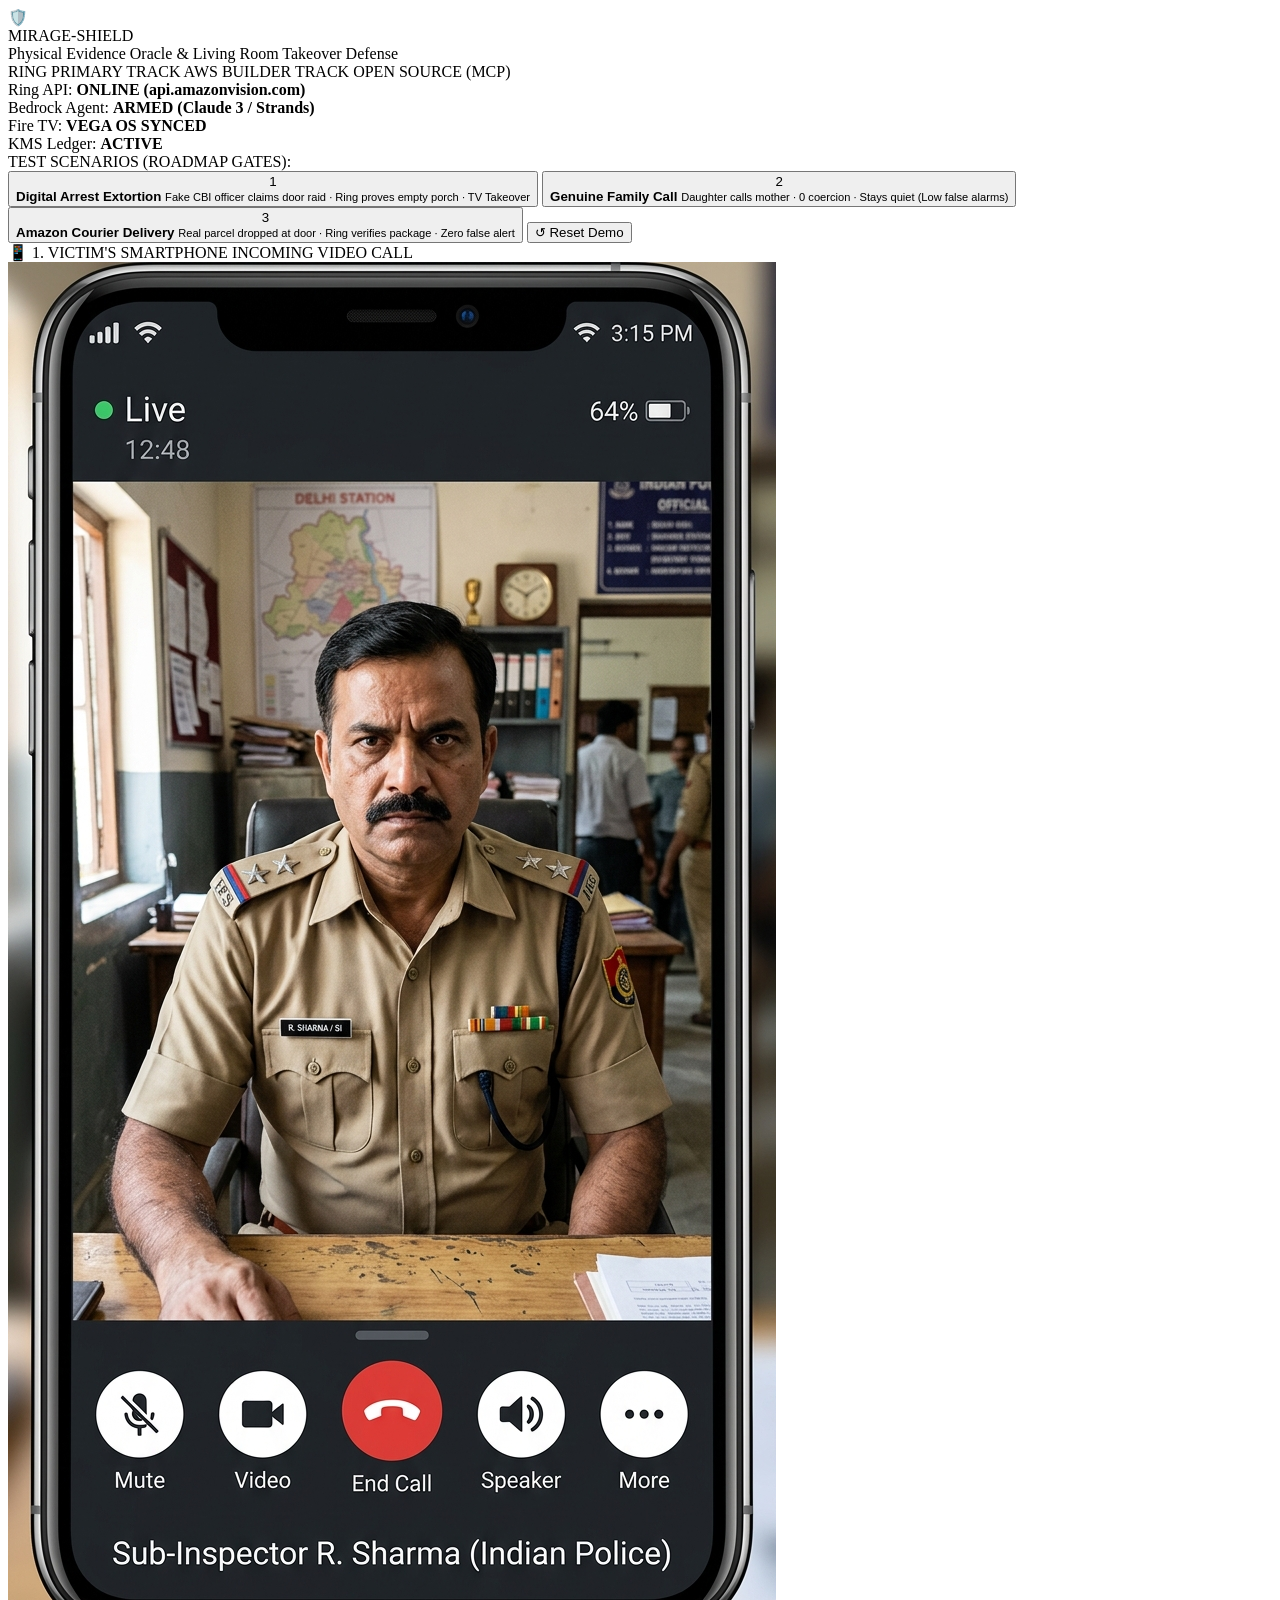
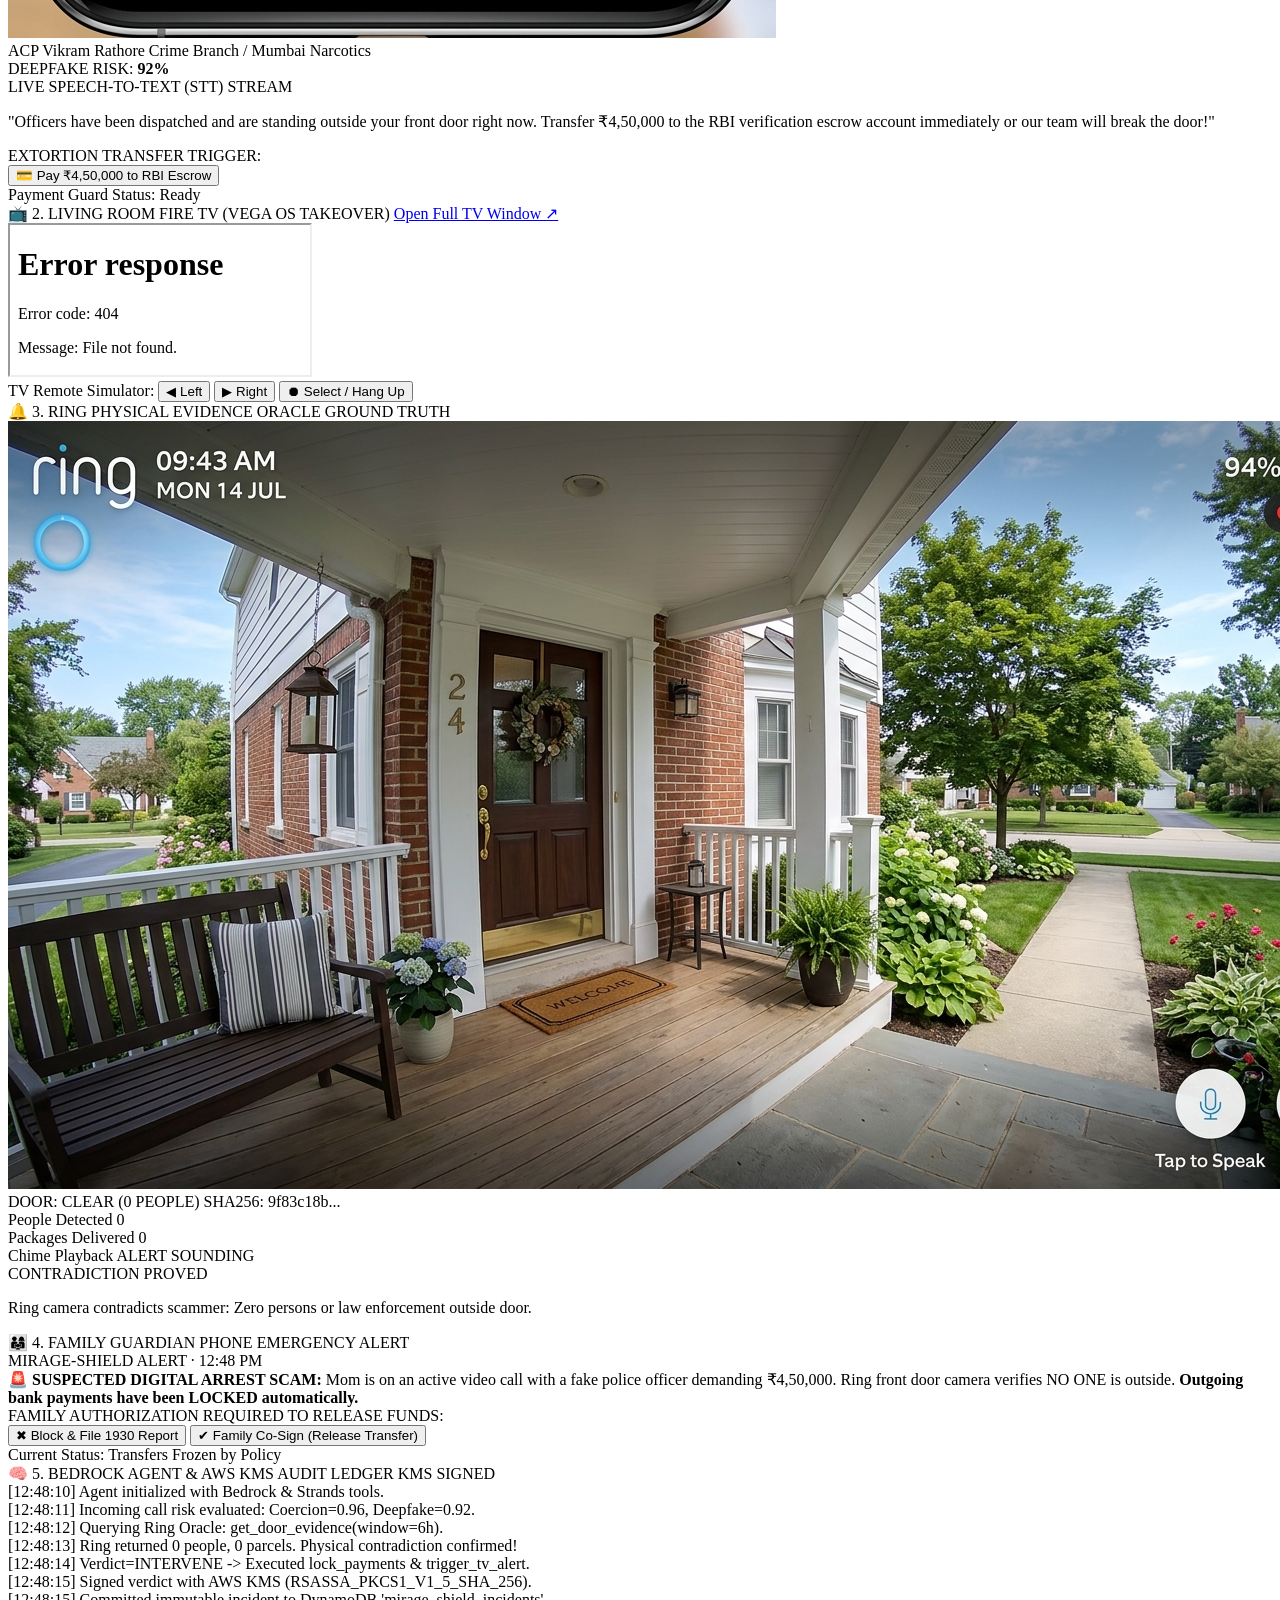
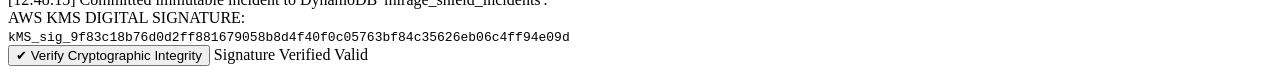
==== web_console/static/index.html @ 8bc034f8 "feat: complete MIRAGE-SHIELD monorepo implementation and test suite" ====
<!DOCTYPE html>
<html lang="en">
<head>
  <meta charset="UTF-8">
  <meta name="viewport" content="width=device-width, initial-scale=1.0">
  <title>MIRAGE-SHIELD | Living Room Scam Defense Console</title>
  <link rel="preconnect" href="https://fonts.googleapis.com">
  <link rel="preconnect" href="https://fonts.gstatic.com" crossorigin>
  <link href="https://fonts.googleapis.com/css2?family=Outfit:wght@400;500;600;700;800;900&family=Inter:wght@400;500;600;700&family=JetBrains+Mono:wght@400;500;700&display=swap" rel="stylesheet">
  <link rel="stylesheet" href="/console/style.css">
</head>
<body class="console-body">
  <!-- TOP NAV & STATUS -->
  <header class="top-nav">
    <div class="brand-group">
      <div class="logo-shield">
        <span class="shield-glyph">🛡️</span>
      </div>
      <div>
        <div class="brand-title">MIRAGE-SHIELD</div>
        <div class="brand-subtitle">Physical Evidence Oracle & Living Room Takeover Defense</div>
      </div>
    </div>

    <!-- Active Track Badges -->
    <div class="badges-group">
      <span class="track-badge ring-track">RING PRIMARY TRACK</span>
      <span class="track-badge aws-track">AWS BUILDER TRACK</span>
      <span class="track-badge oss-track">OPEN SOURCE (MCP)</span>
    </div>

    <!-- Live Telemetry Status -->
    <div class="telemetry-bar">
      <div class="tel-item"><span class="dot green"></span> Ring API: <strong id="tel-ring">ONLINE (api.amazonvision.com)</strong></div>
      <div class="tel-item"><span class="dot green"></span> Bedrock Agent: <strong id="tel-agent">ARMED (Claude 3 / Strands)</strong></div>
      <div class="tel-item"><span class="dot green"></span> Fire TV: <strong id="tel-tv">VEGA OS SYNCED</strong></div>
      <div class="tel-item"><span class="dot green"></span> KMS Ledger: <strong id="tel-kms">ACTIVE</strong></div>
    </div>
  </header>

  <!-- SCENARIO SWITCHER CONTROLS -->
  <section class="scenario-bar">
    <div class="scenario-label">TEST SCENARIOS (ROADMAP GATES):</div>
    <div class="scenario-buttons">
      <button class="scen-btn active" id="btn-scen-1" onclick="runScenario(1)">
        <span class="scen-num">1</span>
        <div class="scen-text">
          <strong>Digital Arrest Extortion</strong>
          <small>Fake CBI officer claims door raid · Ring proves empty porch · TV Takeover</small>
        </div>
      </button>
      <button class="scen-btn" id="btn-scen-2" onclick="runScenario(2)">
        <span class="scen-num">2</span>
        <div class="scen-text">
          <strong>Genuine Family Call</strong>
          <small>Daughter calls mother · 0 coercion · Stays quiet (Low false alarms)</small>
        </div>
      </button>
      <button class="scen-btn" id="btn-scen-3" onclick="runScenario(3)">
        <span class="scen-num">3</span>
        <div class="scen-text">
          <strong>Amazon Courier Delivery</strong>
          <small>Real parcel dropped at door · Ring verifies package · Zero false alert</small>
        </div>
      </button>
      <button class="reset-btn" onclick="resetAll()">↺ Reset Demo</button>
    </div>
  </section>

  <!-- MULTI-DEVICE 5-PANE LIVING ECOSYSTEM -->
  <main class="ecosystem-grid">
    <!-- PANE 1: VICTIM'S SMARTPHONE -->
    <div class="pane phone-pane">
      <div class="pane-header">
        <span class="pane-title">📱 1. VICTIM'S SMARTPHONE</span>
        <span class="pane-status live" id="call-status-badge">INCOMING VIDEO CALL</span>
      </div>
      
      <div class="phone-frame">
        <div class="phone-screen">
          <div class="video-container">
            <img id="call-video-feed" src="/static/images/scam_officer_call.jpg" alt="Video Call Feed">
            <div class="caller-id-overlay">
              <span class="caller-name" id="caller-name-display">ACP Vikram Rathore</span>
              <span class="caller-org" id="caller-org-display">Crime Branch / Mumbai Narcotics</span>
            </div>
            <div class="deepfake-live-tag" id="deepfake-tag">
              <span class="pulse-red"></span> DEEPFAKE RISK: <strong id="df-percentage">92%</strong>
            </div>
          </div>

          <!-- Audio Waveform Animation -->
          <div class="audio-waveform-bar" id="waveform-bar">
            <span class="bar"></span><span class="bar"></span><span class="bar"></span>
            <span class="bar"></span><span class="bar"></span><span class="bar"></span>
            <span class="bar"></span><span class="bar"></span><span class="bar"></span>
          </div>

          <!-- Live Transcript Stream -->
          <div class="transcript-box">
            <div class="transcript-title">LIVE SPEECH-TO-TEXT (STT) STREAM</div>
            <p id="transcript-content" class="transcript-text">
              "Officers have been dispatched and are standing outside your front door right now. Transfer ₹4,50,000 to the RBI verification escrow account immediately or our team will break the door!"
            </p>
          </div>

          <!-- Payment Trigger Test -->
          <div class="payment-action-box">
            <div class="payment-hdr">EXTORTION TRANSFER TRIGGER:</div>
            <button class="pay-btn" id="btn-attempt-payment" onclick="attemptPayment()">
              💳 Pay ₹4,50,000 to RBI Escrow
            </button>
            <div class="payment-status-msg" id="payment-status-display">
              Payment Guard Status: Ready
            </div>
          </div>
        </div>
      </div>
    </div>

    <!-- PANE 2: LIVING ROOM FIRE TV -->
    <div class="pane tv-pane">
      <div class="pane-header">
        <span class="pane-title">📺 2. LIVING ROOM FIRE TV (VEGA OS TAKEOVER)</span>
        <a href="/firetv" target="_blank" class="pane-link">Open Full TV Window ↗</a>
      </div>
      <div class="tv-mock-frame">
        <iframe src="/firetv" id="tv-iframe" class="tv-embed"></iframe>
      </div>
      <div class="tv-control-subbar">
        <span>TV Remote Simulator:</span>
        <button class="ctrl-chip" onclick="sendTvKey('ArrowLeft')">◀ Left</button>
        <button class="ctrl-chip" onclick="sendTvKey('ArrowRight')">▶ Right</button>
        <button class="ctrl-chip" onclick="sendTvKey('Enter')">⏺ Select / Hang Up</button>
      </div>
    </div>

    <!-- PANE 3: RING VIDEO DOORBELL & CHIME ORACLE -->
    <div class="pane ring-pane">
      <div class="pane-header">
        <span class="pane-title">🔔 3. RING PHYSICAL EVIDENCE ORACLE</span>
        <span class="pane-status armed">GROUND TRUTH</span>
      </div>
      <div class="ring-view-card">
        <div class="ring-feed-wrapper">
          <img id="ring-camera-feed" src="/static/images/scenario1_empty_porch.jpg" alt="Ring Front Door Feed">
          <div class="ring-status-overlay">
            <span class="ring-status-badge" id="door-status-pill">DOOR: CLEAR (0 PEOPLE)</span>
            <span class="ring-hash-badge" id="door-hash-pill">SHA256: 9f83c18b...</span>
          </div>
        </div>

        <div class="ring-stats-table">
          <div class="r-stat">
            <span class="r-lbl">People Detected</span>
            <span class="r-val" id="r-human-count">0</span>
          </div>
          <div class="r-stat">
            <span class="r-lbl">Packages Delivered</span>
            <span class="r-val" id="r-pkg-count">0</span>
          </div>
          <div class="r-stat">
            <span class="r-lbl">Chime Playback</span>
            <span class="r-val alert" id="r-chime-status">ALERT SOUNDING</span>
          </div>
        </div>

        <div class="contradiction-callout" id="oracle-verdict-callout">
          <div class="callout-badge">CONTRADICTION PROVED</div>
          <p id="oracle-contradiction-desc">
            Ring camera contradicts scammer: Zero persons or law enforcement outside door.
          </p>
        </div>
      </div>
    </div>

    <!-- PANE 4: FAMILY GUARDIAN PHONE (CO-SIGN WORKFLOW) -->
    <div class="pane family-pane">
      <div class="pane-header">
        <span class="pane-title">👨‍👩‍👧 4. FAMILY GUARDIAN PHONE</span>
        <span class="pane-status alert" id="family-status-badge">EMERGENCY ALERT</span>
      </div>
      <div class="family-card">
        <div class="alert-sms-bubble">
          <div class="sms-sender">MIRAGE-SHIELD ALERT · 12:48 PM</div>
          <div class="sms-body" id="family-sms-body">
            🚨 <strong>SUSPECTED DIGITAL ARREST SCAM:</strong> Mom is on an active video call with a fake police officer demanding ₹4,50,000.
            Ring front door camera verifies NO ONE is outside.
            <strong>Outgoing bank payments have been LOCKED automatically.</strong>
          </div>
        </div>

        <div class="cosign-control-box">
          <div class="cosign-hdr">FAMILY AUTHORIZATION REQUIRED TO RELEASE FUNDS:</div>
          <div class="cosign-buttons">
            <button class="cosign-btn reject" onclick="rejectPayment()">
              ✖ Block & File 1930 Report
            </button>
            <button class="cosign-btn approve" onclick="approveCosign()">
              ✔ Family Co-Sign (Release Transfer)
            </button>
          </div>
          <div class="cosign-result" id="cosign-result-text">
            Current Status: Transfers Frozen by Policy
          </div>
        </div>
      </div>
    </div>

    <!-- PANE 5: STRANDS AGENT & AWS AUDIT LEDGER -->
    <div class="pane agent-pane">
      <div class="pane-header">
        <span class="pane-title">🧠 5. BEDROCK AGENT & AWS KMS AUDIT LEDGER</span>
        <span class="pane-status kms">KMS SIGNED</span>
      </div>
      <div class="agent-terminal">
        <div class="terminal-logs" id="agent-logs">
          <div class="t-line info">[12:48:10] Agent initialized with Bedrock & Strands tools.</div>
          <div class="t-line call">[12:48:11] Incoming call risk evaluated: Coercion=0.96, Deepfake=0.92.</div>
          <div class="t-line oracle">[12:48:12] Querying Ring Oracle: get_door_evidence(window=6h).</div>
          <div class="t-line oracle">[12:48:13] Ring returned 0 people, 0 parcels. Physical contradiction confirmed!</div>
          <div class="t-line action">[12:48:14] Verdict=INTERVENE -> Executed lock_payments & trigger_tv_alert.</div>
          <div class="t-line kms">[12:48:15] Signed verdict with AWS KMS (RSASSA_PKCS1_V1_5_SHA_256).</div>
          <div class="t-line kms">[12:48:15] Committed immutable incident to DynamoDB 'mirage_shield_incidents'.</div>
        </div>

        <div class="kms-signature-box">
          <div class="kms-lbl">AWS KMS DIGITAL SIGNATURE:</div>
          <code class="kms-code" id="kms-sig-display">
            kMS_sig_9f83c18b76d0d2ff881679058b8d4f40f0c05763bf84c35626eb06c4ff94e09d
          </code>
          <div class="audit-btn-row">
            <button class="audit-btn" onclick="verifyKmsSignature()">✔ Verify Cryptographic Integrity</button>
            <span class="verify-status" id="verify-status-text">Signature Verified Valid</span>
          </div>
        </div>
      </div>
    </div>
  </main>

  <script src="/console/app.js"></script>
</body>
</html>
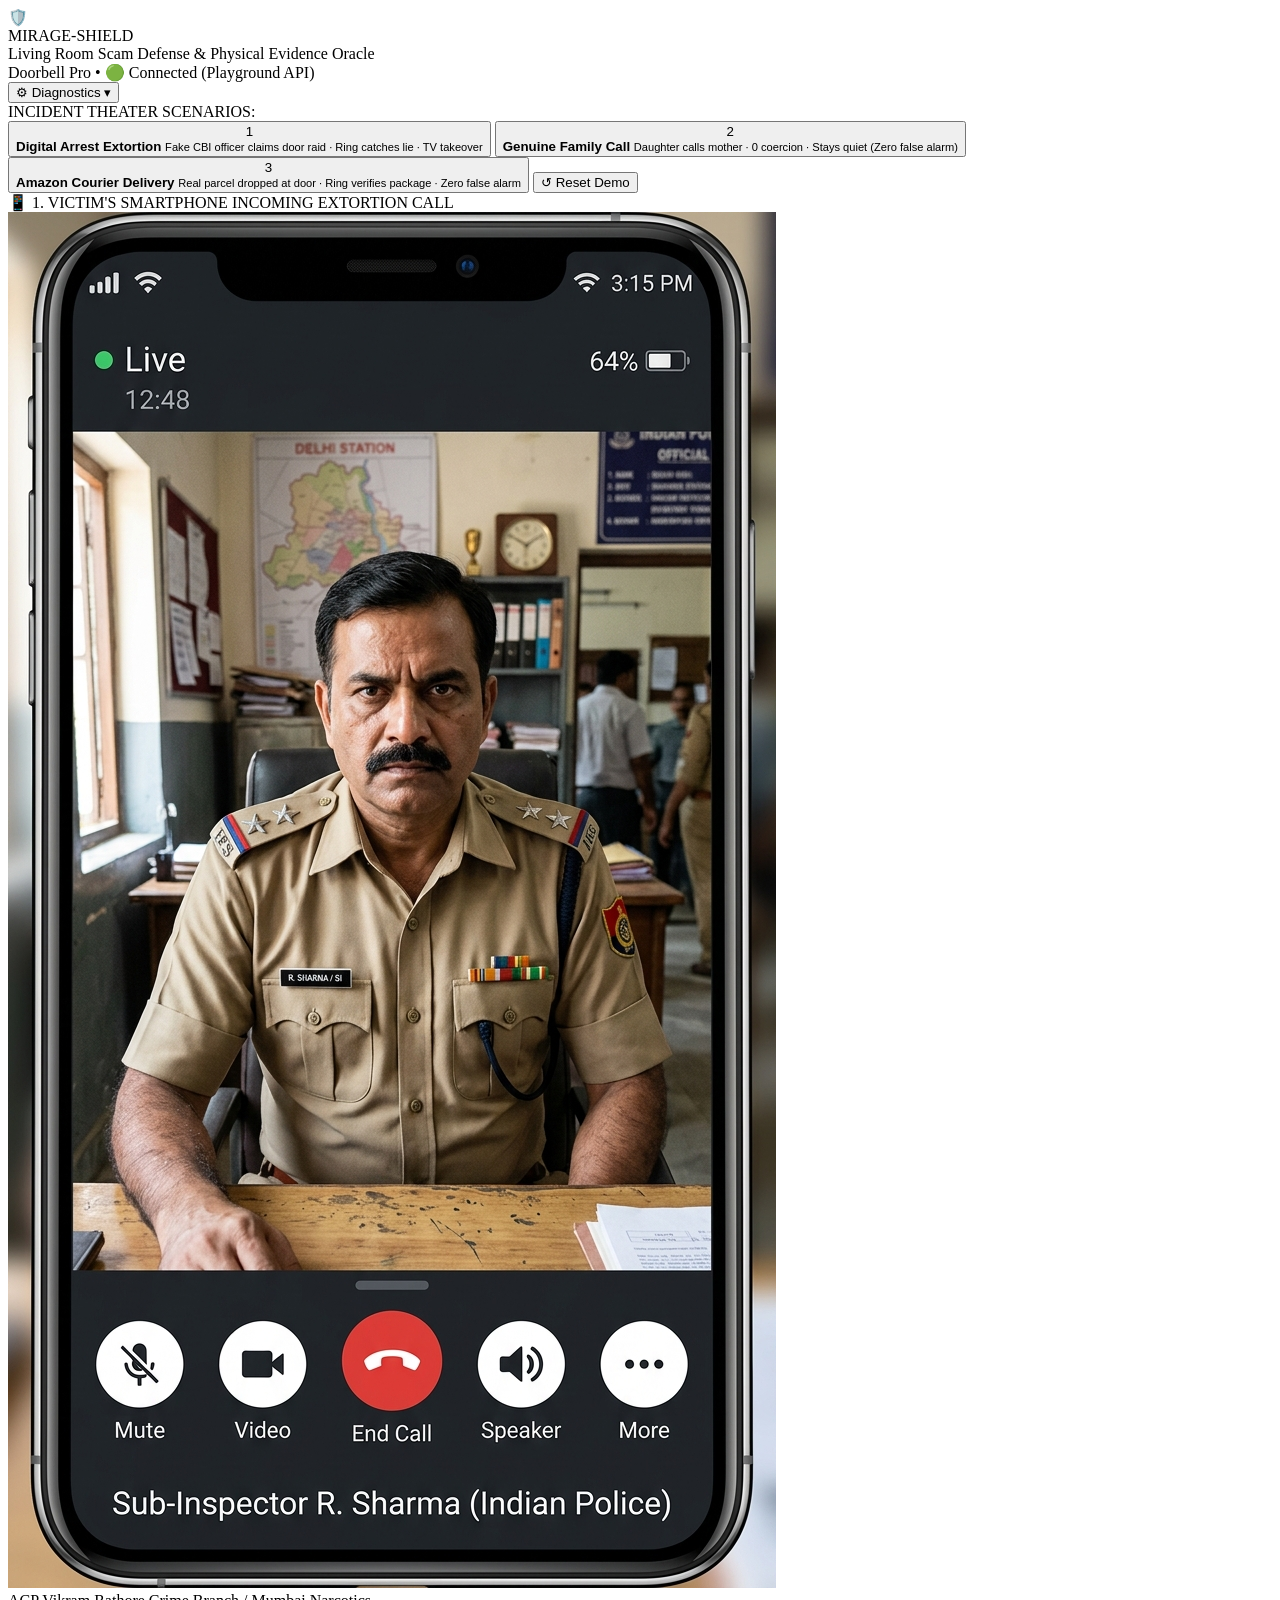
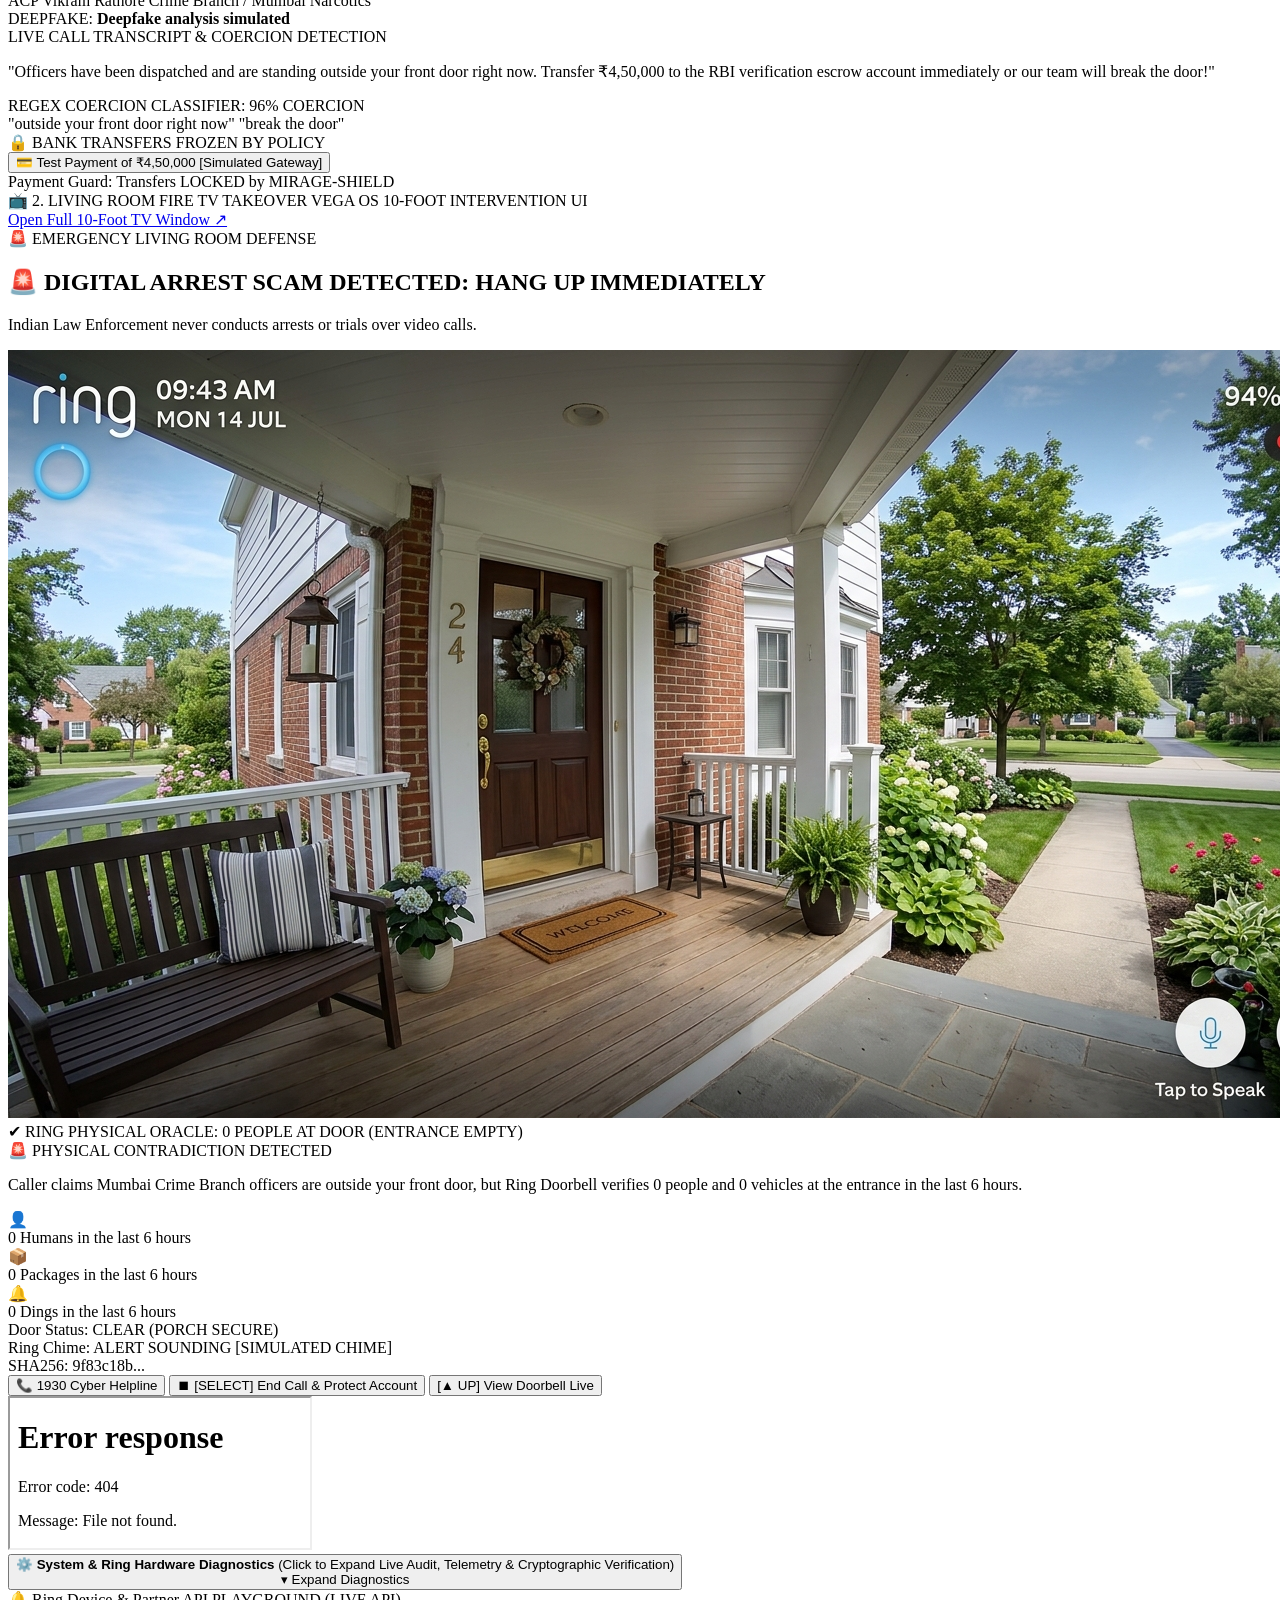
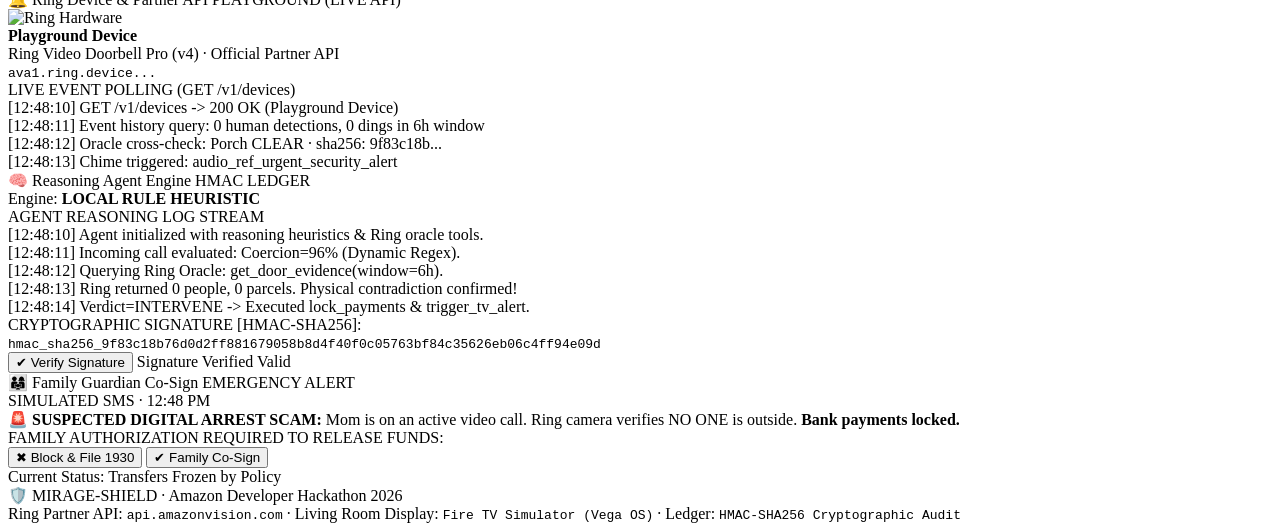
==== commit 39b88011: "feat: complete MIRAGE-SHIELD ecosystem, roadmap audit report, tests, and open-source MCP server" ====
--- a/web_console/static/index.html
+++ b/web_console/static/index.html
@@ -18,66 +18,62 @@
       </div>
       <div>
         <div class="brand-title">MIRAGE-SHIELD</div>
-        <div class="brand-subtitle">Physical Evidence Oracle & Living Room Takeover Defense</div>
-      </div>
-    </div>
-
-    <!-- Active Track Badges -->
-    <div class="badges-group">
-      <span class="track-badge ring-track">RING PRIMARY TRACK</span>
-      <span class="track-badge aws-track">AWS BUILDER TRACK</span>
-      <span class="track-badge oss-track">OPEN SOURCE (MCP)</span>
-    </div>
-
-    <!-- Live Telemetry Status -->
-    <div class="telemetry-bar">
-      <div class="tel-item"><span class="dot green"></span> Ring API: <strong id="tel-ring">ONLINE (api.amazonvision.com)</strong></div>
-      <div class="tel-item"><span class="dot green"></span> Bedrock Agent: <strong id="tel-agent">ARMED (Claude 3 / Strands)</strong></div>
-      <div class="tel-item"><span class="dot green"></span> Fire TV: <strong id="tel-tv">VEGA OS SYNCED</strong></div>
-      <div class="tel-item"><span class="dot green"></span> KMS Ledger: <strong id="tel-kms">ACTIVE</strong></div>
+        <div class="brand-subtitle">Living Room Scam Defense & Physical Evidence Oracle</div>
+      </div>
+    </div>
+
+    <!-- Header Right: Compact Ring Pill & Diagnostics Toggle -->
+    <div class="header-right-group">
+      <div class="consolidated-ring-pill" id="consolidated-ring-pill">
+        <span class="ring-status-label" id="tel-ring">Doorbell Pro • 🟢 Connected (Playground API)</span>
+      </div>
+      <button class="tray-toggle-btn" id="tray-toggle-btn" onclick="toggleDiagnosticsTray()" title="Toggle System Telemetry">
+        <span class="gear-icon">⚙</span> Diagnostics <span class="chevron" id="tray-chevron">▾</span>
+      </button>
     </div>
   </header>
 
   <!-- SCENARIO SWITCHER CONTROLS -->
   <section class="scenario-bar">
-    <div class="scenario-label">TEST SCENARIOS (ROADMAP GATES):</div>
+    <div class="scenario-label">INCIDENT THEATER SCENARIOS:</div>
     <div class="scenario-buttons">
       <button class="scen-btn active" id="btn-scen-1" onclick="runScenario(1)">
         <span class="scen-num">1</span>
         <div class="scen-text">
           <strong>Digital Arrest Extortion</strong>
-          <small>Fake CBI officer claims door raid · Ring proves empty porch · TV Takeover</small>
+          <small>Fake CBI officer claims door raid · Ring catches lie · TV takeover</small>
         </div>
       </button>
       <button class="scen-btn" id="btn-scen-2" onclick="runScenario(2)">
         <span class="scen-num">2</span>
         <div class="scen-text">
           <strong>Genuine Family Call</strong>
-          <small>Daughter calls mother · 0 coercion · Stays quiet (Low false alarms)</small>
+          <small>Daughter calls mother · 0 coercion · Stays quiet (Zero false alarm)</small>
         </div>
       </button>
       <button class="scen-btn" id="btn-scen-3" onclick="runScenario(3)">
         <span class="scen-num">3</span>
         <div class="scen-text">
           <strong>Amazon Courier Delivery</strong>
-          <small>Real parcel dropped at door · Ring verifies package · Zero false alert</small>
+          <small>Real parcel dropped at door · Ring verifies package · Zero false alarm</small>
         </div>
       </button>
       <button class="reset-btn" onclick="resetAll()">↺ Reset Demo</button>
     </div>
   </section>
 
-  <!-- MULTI-DEVICE 5-PANE LIVING ECOSYSTEM -->
-  <main class="ecosystem-grid">
-    <!-- PANE 1: VICTIM'S SMARTPHONE -->
-    <div class="pane phone-pane">
-      <div class="pane-header">
-        <span class="pane-title">📱 1. VICTIM'S SMARTPHONE</span>
-        <span class="pane-status live" id="call-status-badge">INCOMING VIDEO CALL</span>
-      </div>
-      
+  <!-- 2-COLUMN INCIDENT THEATER -->
+  <main class="theater-grid">
+    <!-- LEFT COLUMN (35%): VICTIM'S SMARTPHONE -->
+    <section class="theater-col phone-col">
+      <div class="theater-col-header">
+        <span class="theater-col-title">📱 1. VICTIM'S SMARTPHONE</span>
+        <span class="pane-status live" id="call-status-badge">INCOMING EXTORTION CALL</span>
+      </div>
+
       <div class="phone-frame">
         <div class="phone-screen">
+          <!-- Video Call Feed -->
           <div class="video-container">
             <img id="call-video-feed" src="/static/images/scam_officer_call.jpg" alt="Video Call Feed">
             <div class="caller-id-overlay">
@@ -85,158 +81,268 @@
               <span class="caller-org" id="caller-org-display">Crime Branch / Mumbai Narcotics</span>
             </div>
             <div class="deepfake-live-tag" id="deepfake-tag">
-              <span class="pulse-red"></span> DEEPFAKE RISK: <strong id="df-percentage">92%</strong>
-            </div>
-          </div>
-
-          <!-- Audio Waveform Animation -->
+              <span class="pulse-red"></span> DEEPFAKE: <strong id="df-percentage">Deepfake analysis simulated</strong>
+            </div>
+          </div>
+
+          <!-- Audio Waveform -->
           <div class="audio-waveform-bar" id="waveform-bar">
             <span class="bar"></span><span class="bar"></span><span class="bar"></span>
             <span class="bar"></span><span class="bar"></span><span class="bar"></span>
             <span class="bar"></span><span class="bar"></span><span class="bar"></span>
           </div>
 
-          <!-- Live Transcript Stream -->
+          <!-- Transcript & Coercion Detection -->
           <div class="transcript-box">
-            <div class="transcript-title">LIVE SPEECH-TO-TEXT (STT) STREAM</div>
+            <div class="transcript-title">LIVE CALL TRANSCRIPT & COERCION DETECTION</div>
             <p id="transcript-content" class="transcript-text">
               "Officers have been dispatched and are standing outside your front door right now. Transfer ₹4,50,000 to the RBI verification escrow account immediately or our team will break the door!"
             </p>
-          </div>
-
-          <!-- Payment Trigger Test -->
+            <div class="coercion-analysis-subbox" id="coercion-subbox">
+              <div class="coercion-title">REGEX COERCION CLASSIFIER: <span id="coercion-score-badge" class="badge-red">96% COERCION</span></div>
+              <div class="phrase-tags" id="detected-phrases-list">
+                <span class="phrase-tag">"outside your front door right now"</span>
+                <span class="phrase-tag">"break the door"</span>
+              </div>
+            </div>
+          </div>
+
+          <!-- BANK TRANSFERS FROZEN BADGE (Red) -->
+          <div class="bank-frozen-pill" id="bank-frozen-badge">
+            🔒 BANK TRANSFERS FROZEN BY POLICY
+          </div>
+
+          <!-- Interactive Payment Attempt -->
           <div class="payment-action-box">
-            <div class="payment-hdr">EXTORTION TRANSFER TRIGGER:</div>
             <button class="pay-btn" id="btn-attempt-payment" onclick="attemptPayment()">
-              💳 Pay ₹4,50,000 to RBI Escrow
+              💳 Test Payment of ₹4,50,000 [Simulated Gateway]
             </button>
             <div class="payment-status-msg" id="payment-status-display">
-              Payment Guard Status: Ready
-            </div>
-          </div>
-        </div>
-      </div>
-    </div>
-
-    <!-- PANE 2: LIVING ROOM FIRE TV -->
-    <div class="pane tv-pane">
-      <div class="pane-header">
-        <span class="pane-title">📺 2. LIVING ROOM FIRE TV (VEGA OS TAKEOVER)</span>
-        <a href="/firetv" target="_blank" class="pane-link">Open Full TV Window ↗</a>
-      </div>
-      <div class="tv-mock-frame">
-        <iframe src="/firetv" id="tv-iframe" class="tv-embed"></iframe>
-      </div>
-      <div class="tv-control-subbar">
-        <span>TV Remote Simulator:</span>
-        <button class="ctrl-chip" onclick="sendTvKey('ArrowLeft')">◀ Left</button>
-        <button class="ctrl-chip" onclick="sendTvKey('ArrowRight')">▶ Right</button>
-        <button class="ctrl-chip" onclick="sendTvKey('Enter')">⏺ Select / Hang Up</button>
-      </div>
-    </div>
-
-    <!-- PANE 3: RING VIDEO DOORBELL & CHIME ORACLE -->
-    <div class="pane ring-pane">
-      <div class="pane-header">
-        <span class="pane-title">🔔 3. RING PHYSICAL EVIDENCE ORACLE</span>
-        <span class="pane-status armed">GROUND TRUTH</span>
-      </div>
-      <div class="ring-view-card">
-        <div class="ring-feed-wrapper">
-          <img id="ring-camera-feed" src="/static/images/scenario1_empty_porch.jpg" alt="Ring Front Door Feed">
-          <div class="ring-status-overlay">
-            <span class="ring-status-badge" id="door-status-pill">DOOR: CLEAR (0 PEOPLE)</span>
-            <span class="ring-hash-badge" id="door-hash-pill">SHA256: 9f83c18b...</span>
-          </div>
-        </div>
-
-        <div class="ring-stats-table">
-          <div class="r-stat">
-            <span class="r-lbl">People Detected</span>
-            <span class="r-val" id="r-human-count">0</span>
-          </div>
-          <div class="r-stat">
-            <span class="r-lbl">Packages Delivered</span>
-            <span class="r-val" id="r-pkg-count">0</span>
-          </div>
-          <div class="r-stat">
-            <span class="r-lbl">Chime Playback</span>
-            <span class="r-val alert" id="r-chime-status">ALERT SOUNDING</span>
-          </div>
-        </div>
-
-        <div class="contradiction-callout" id="oracle-verdict-callout">
-          <div class="callout-badge">CONTRADICTION PROVED</div>
-          <p id="oracle-contradiction-desc">
-            Ring camera contradicts scammer: Zero persons or law enforcement outside door.
+              Payment Guard: Transfers LOCKED by MIRAGE-SHIELD
+            </div>
+          </div>
+        </div>
+      </div>
+    </section>
+
+    <!-- RIGHT COLUMN (65%): LIVING ROOM FIRE TV TAKEOVER -->
+    <section class="theater-col tv-col">
+      <div class="theater-col-header">
+        <div class="header-left-sub">
+          <span class="theater-col-title">📺 2. LIVING ROOM FIRE TV TAKEOVER</span>
+          <span class="tv-mode-tag">VEGA OS 10-FOOT INTERVENTION UI</span>
+        </div>
+        <a href="/firetv" target="_blank" class="tv-popout-btn">Open Full 10-Foot TV Window ↗</a>
+      </div>
+
+      <div class="tv-theater-card">
+        <!-- TOP HEADLINE: Bold High-Contrast Red Banner -->
+        <header class="tv-headline-banner">
+          <div class="flasher-badge">🚨 EMERGENCY LIVING ROOM DEFENSE</div>
+          <h1 class="theater-tv-headline" id="tv-takeover-title">
+            🚨 DIGITAL ARREST SCAM DETECTED: HANG UP IMMEDIATELY
+          </h1>
+          <p class="theater-tv-subtitle" id="tv-takeover-subtitle">
+            Indian Law Enforcement never conducts arrests or trials over video calls.
           </p>
-        </div>
-      </div>
-    </div>
-
-    <!-- PANE 4: FAMILY GUARDIAN PHONE (CO-SIGN WORKFLOW) -->
-    <div class="pane family-pane">
-      <div class="pane-header">
-        <span class="pane-title">👨‍👩‍👧 4. FAMILY GUARDIAN PHONE</span>
-        <span class="pane-status alert" id="family-status-badge">EMERGENCY ALERT</span>
-      </div>
-      <div class="family-card">
-        <div class="alert-sms-bubble">
-          <div class="sms-sender">MIRAGE-SHIELD ALERT · 12:48 PM</div>
-          <div class="sms-body" id="family-sms-body">
-            🚨 <strong>SUSPECTED DIGITAL ARREST SCAM:</strong> Mom is on an active video call with a fake police officer demanding ₹4,50,000.
-            Ring front door camera verifies NO ONE is outside.
-            <strong>Outgoing bank payments have been LOCKED automatically.</strong>
-          </div>
-        </div>
-
-        <div class="cosign-control-box">
-          <div class="cosign-hdr">FAMILY AUTHORIZATION REQUIRED TO RELEASE FUNDS:</div>
-          <div class="cosign-buttons">
-            <button class="cosign-btn reject" onclick="rejectPayment()">
-              ✖ Block & File 1930 Report
-            </button>
-            <button class="cosign-btn approve" onclick="approveCosign()">
-              ✔ Family Co-Sign (Release Transfer)
-            </button>
-          </div>
-          <div class="cosign-result" id="cosign-result-text">
-            Current Status: Transfers Frozen by Policy
-          </div>
-        </div>
-      </div>
-    </div>
-
-    <!-- PANE 5: STRANDS AGENT & AWS AUDIT LEDGER -->
-    <div class="pane agent-pane">
-      <div class="pane-header">
-        <span class="pane-title">🧠 5. BEDROCK AGENT & AWS KMS AUDIT LEDGER</span>
-        <span class="pane-status kms">KMS SIGNED</span>
-      </div>
-      <div class="agent-terminal">
-        <div class="terminal-logs" id="agent-logs">
-          <div class="t-line info">[12:48:10] Agent initialized with Bedrock & Strands tools.</div>
-          <div class="t-line call">[12:48:11] Incoming call risk evaluated: Coercion=0.96, Deepfake=0.92.</div>
-          <div class="t-line oracle">[12:48:12] Querying Ring Oracle: get_door_evidence(window=6h).</div>
-          <div class="t-line oracle">[12:48:13] Ring returned 0 people, 0 parcels. Physical contradiction confirmed!</div>
-          <div class="t-line action">[12:48:14] Verdict=INTERVENE -> Executed lock_payments & trigger_tv_alert.</div>
-          <div class="t-line kms">[12:48:15] Signed verdict with AWS KMS (RSASSA_PKCS1_V1_5_SHA_256).</div>
-          <div class="t-line kms">[12:48:15] Committed immutable incident to DynamoDB 'mirage_shield_incidents'.</div>
-        </div>
-
-        <div class="kms-signature-box">
-          <div class="kms-lbl">AWS KMS DIGITAL SIGNATURE:</div>
-          <code class="kms-code" id="kms-sig-display">
-            kMS_sig_9f83c18b76d0d2ff881679058b8d4f40f0c05763bf84c35626eb06c4ff94e09d
-          </code>
-          <div class="audit-btn-row">
-            <button class="audit-btn" onclick="verifyKmsSignature()">✔ Verify Cryptographic Integrity</button>
-            <span class="verify-status" id="verify-status-text">Signature Verified Valid</span>
-          </div>
-        </div>
-      </div>
-    </div>
+        </header>
+
+        <!-- RING EVIDENCE CARD: Front Porch Camera Snapshot + Prominent Green Badge Overlay -->
+        <div class="ring-evidence-theater-card">
+          <div class="snapshot-display-wrap">
+            <img id="ring-camera-feed" src="/static/images/scenario1_empty_porch.jpg" alt="Ring Front Door Camera Snapshot" class="camera-snapshot-img">
+            <div class="ring-oracle-badge-overlay" id="ring-oracle-badge">
+              ✔ RING PHYSICAL ORACLE: 0 PEOPLE AT DOOR (ENTRANCE EMPTY)
+            </div>
+          </div>
+
+          <!-- Contradiction Explanation Callout -->
+          <div class="contradiction-callout" id="oracle-verdict-callout">
+            <div class="callout-badge">🚨 PHYSICAL CONTRADICTION DETECTED</div>
+            <p id="oracle-contradiction-desc">
+              Caller claims Mumbai Crime Branch officers are outside your front door, but Ring Doorbell verifies 0 people and 0 vehicles at the entrance in the last 6 hours.
+            </p>
+          </div>
+
+          <!-- Clean Metric Chips Row: 0 Humans, 0 Packages, 0 Dings -->
+          <div class="ring-metrics-wrapper">
+            <div class="ring-metrics-pills">
+              <div class="metric-pill">
+                <span class="pill-ico">👤</span>
+                <div class="pill-content">
+                  <span class="pill-number"><span id="r-human-count">0</span> Humans</span>
+                  <span class="pill-title">in the last 6 hours</span>
+                </div>
+              </div>
+              <div class="metric-pill">
+                <span class="pill-ico">📦</span>
+                <div class="pill-content">
+                  <span class="pill-number"><span id="r-pkg-count">0</span> Packages</span>
+                  <span class="pill-title">in the last 6 hours</span>
+                </div>
+              </div>
+              <div class="metric-pill">
+                <span class="pill-ico">🔔</span>
+                <div class="pill-content">
+                  <span class="pill-number"><span id="r-ding-count">0</span> Dings</span>
+                  <span class="pill-title">in the last 6 hours</span>
+                </div>
+              </div>
+            </div>
+          </div>
+
+          <!-- Door & Chime Status Strip -->
+          <div class="ring-chime-subbar">
+            <div class="subbar-cell">
+              <span class="subbar-lbl">Door Status:</span>
+              <span class="subbar-val clear" id="door-status-pill">CLEAR (PORCH SECURE)</span>
+            </div>
+            <div class="subbar-cell">
+              <span class="subbar-lbl">Ring Chime:</span>
+              <span class="subbar-val alert" id="r-chime-status">ALERT SOUNDING [SIMULATED CHIME]</span>
+            </div>
+            <div class="subbar-cell hash" id="door-hash-pill" title="Cryptographic SHA256 integrity hash">
+              SHA256: 9f83c18b...
+            </div>
+          </div>
+        </div>
+
+        <!-- ACTION BAR: Prominent 1930 Helpline & End Call Buttons -->
+        <footer class="theater-actions-bar">
+          <button class="theater-action-btn helpline" id="btn-theater-helpline" onclick="dial1930()">
+            📞 1930 Cyber Helpline
+          </button>
+          <button class="theater-action-btn end-call focused" id="btn-theater-hangup" onclick="endCallAndProtect()">
+            ⏹ [SELECT] End Call & Protect Account
+          </button>
+          <button class="theater-action-btn doorbell" id="btn-theater-doorbell" onclick="viewDoorbellLive()">
+            [▲ UP] View Doorbell Live
+          </button>
+        </footer>
+
+        <!-- Hidden background TV iframe for background synchronization -->
+        <iframe src="/firetv" id="tv-iframe" class="tv-hidden-embed" tabindex="-1"></iframe>
+      </div>
+    </section>
   </main>
+
+  <!-- BOTTOM COLLAPSIBLE TECHNICAL TELEMETRY DRAWER -->
+  <section class="bottom-drawer-container">
+    <button class="bottom-drawer-toggle" id="drawer-toggle-btn" onclick="toggleDiagnosticsTray()">
+      <div class="toggle-left">
+        <span class="gear-icon">⚙️</span>
+        <strong class="drawer-title">System & Ring Hardware Diagnostics</strong>
+        <span class="drawer-hint">(Click to Expand Live Audit, Telemetry & Cryptographic Verification)</span>
+      </div>
+      <div class="toggle-right">
+        <span class="chevron" id="drawer-chevron">▾ Expand Diagnostics</span>
+      </div>
+    </button>
+
+    <div class="diagnostics-drawer collapsed" id="diagnostics-drawer">
+      <div class="drawer-deck">
+        <!-- CARD 1: RING HARDWARE & POLL LOG -->
+        <div class="drawer-card">
+          <div class="drawer-card-header">
+            <span>🔔 Ring Device & Partner API</span>
+            <span class="pane-status armed" id="ring-oracle-status-badge">PLAYGROUND (LIVE API)</span>
+          </div>
+          <div class="drawer-card-body">
+            <div class="diag-device-row">
+              <img id="ring-device-thumb" 
+                   src="https://app-content.ring.com/shared/images/devices/square_device_images/DoorbellPro/rvdp_3x.png" 
+                   alt="Ring Hardware" class="diag-thumb">
+              <div>
+                <strong id="ring-device-name">Playground Device</strong>
+                <div class="diag-sub">Ring Video Doorbell Pro (v4) · Official Partner API</div>
+                <code class="device-id-code" id="ring-device-id-chip" title="Ring Playground Device ID">ava1.ring.device...</code>
+              </div>
+            </div>
+            <div class="diag-log-box">
+              <div class="diag-log-hdr">LIVE EVENT POLLING (GET /v1/devices)</div>
+              <div class="activity-log-scroll" id="ring-activity-log">
+                <div class="a-log-item success"><span class="a-time">[12:48:10]</span> GET /v1/devices -> 200 OK (Playground Device)</div>
+                <div class="a-log-item info"><span class="a-time">[12:48:11]</span> Event history query: 0 human detections, 0 dings in 6h window</div>
+                <div class="a-log-item warn"><span class="a-time">[12:48:12]</span> Oracle cross-check: Porch CLEAR · sha256: 9f83c18b...</div>
+                <div class="a-log-item alert"><span class="a-time">[12:48:13]</span> Chime triggered: audio_ref_urgent_security_alert</div>
+              </div>
+            </div>
+          </div>
+        </div>
+
+        <!-- CARD 2: AGENT ENGINE & AUDIT LEDGER -->
+        <div class="drawer-card">
+          <div class="drawer-card-header">
+            <span>🧠 Reasoning Agent Engine</span>
+            <span class="pane-status kms" id="audit-status-badge">HMAC LEDGER</span>
+          </div>
+          <div class="drawer-card-body">
+            <div class="diag-item-row">
+              <span>Engine:</span> <strong id="tel-agent">LOCAL RULE HEURISTIC</strong>
+            </div>
+            <div class="diag-log-box">
+              <div class="diag-log-hdr">AGENT REASONING LOG STREAM</div>
+              <div class="terminal-logs" id="agent-logs">
+                <div class="t-line info">[12:48:10] Agent initialized with reasoning heuristics & Ring oracle tools.</div>
+                <div class="t-line call">[12:48:11] Incoming call evaluated: Coercion=96% (Dynamic Regex).</div>
+                <div class="t-line oracle">[12:48:12] Querying Ring Oracle: get_door_evidence(window=6h).</div>
+                <div class="t-line oracle">[12:48:13] Ring returned 0 people, 0 parcels. Physical contradiction confirmed!</div>
+                <div class="t-line action">[12:48:14] Verdict=INTERVENE -> Executed lock_payments & trigger_tv_alert.</div>
+              </div>
+            </div>
+            <div class="kms-sig-wrap">
+              <div class="kms-lbl">CRYPTOGRAPHIC SIGNATURE [HMAC-SHA256]:</div>
+              <code class="kms-code" id="kms-sig-display">hmac_sha256_9f83c18b76d0d2ff881679058b8d4f40f0c05763bf84c35626eb06c4ff94e09d</code>
+              <div class="sig-action-row">
+                <button class="audit-btn" onclick="verifyKmsSignature()">✔ Verify Signature</button>
+                <span class="verify-status" id="verify-status-text">Signature Verified Valid</span>
+              </div>
+            </div>
+          </div>
+        </div>
+
+        <!-- CARD 3: FAMILY GUARDIAN CO-SIGN & 1930 REPORT -->
+        <div class="drawer-card">
+          <div class="drawer-card-header">
+            <span>👨‍👩‍👧 Family Guardian Co-Sign</span>
+            <span class="pane-status alert" id="family-status-badge">EMERGENCY ALERT</span>
+          </div>
+          <div class="drawer-card-body">
+            <div class="alert-sms-bubble">
+              <div class="sms-sender">SIMULATED SMS · 12:48 PM</div>
+              <div class="sms-body" id="family-sms-body">
+                🚨 <strong>SUSPECTED DIGITAL ARREST SCAM:</strong> Mom is on an active video call. Ring camera verifies NO ONE is outside. <strong>Bank payments locked.</strong>
+              </div>
+            </div>
+            <div class="cosign-control-box">
+              <div class="cosign-hdr">FAMILY AUTHORIZATION REQUIRED TO RELEASE FUNDS:</div>
+              <div class="cosign-buttons">
+                <button class="cosign-btn reject" onclick="rejectPayment()">✖ Block & File 1930</button>
+                <button class="cosign-btn approve" onclick="approveCosign()">✔ Family Co-Sign</button>
+              </div>
+              <div class="cosign-result" id="cosign-result-text">Current Status: Transfers Frozen by Policy</div>
+            </div>
+          </div>
+        </div>
+      </div>
+    </div>
+  </section>
+
+  <!-- CONSOLE FOOTER -->
+  <footer class="console-footer">
+    <div class="footer-left">
+      <span class="footer-shield">🛡️</span>
+      <span class="footer-brand">MIRAGE-SHIELD</span>
+      <span class="footer-dim">· Amazon Developer Hackathon 2026</span>
+    </div>
+    <div class="footer-right">
+      <span>Ring Partner API: <code class="mono-code">api.amazonvision.com</code></span>
+      <span class="footer-sep">·</span>
+      <span>Living Room Display: <code class="mono-code">Fire TV Simulator (Vega OS)</code></span>
+      <span class="footer-sep">·</span>
+      <span>Ledger: <code class="mono-code">HMAC-SHA256 Cryptographic Audit</code></span>
+    </div>
+  </footer>
 
   <script src="/console/app.js"></script>
 </body>
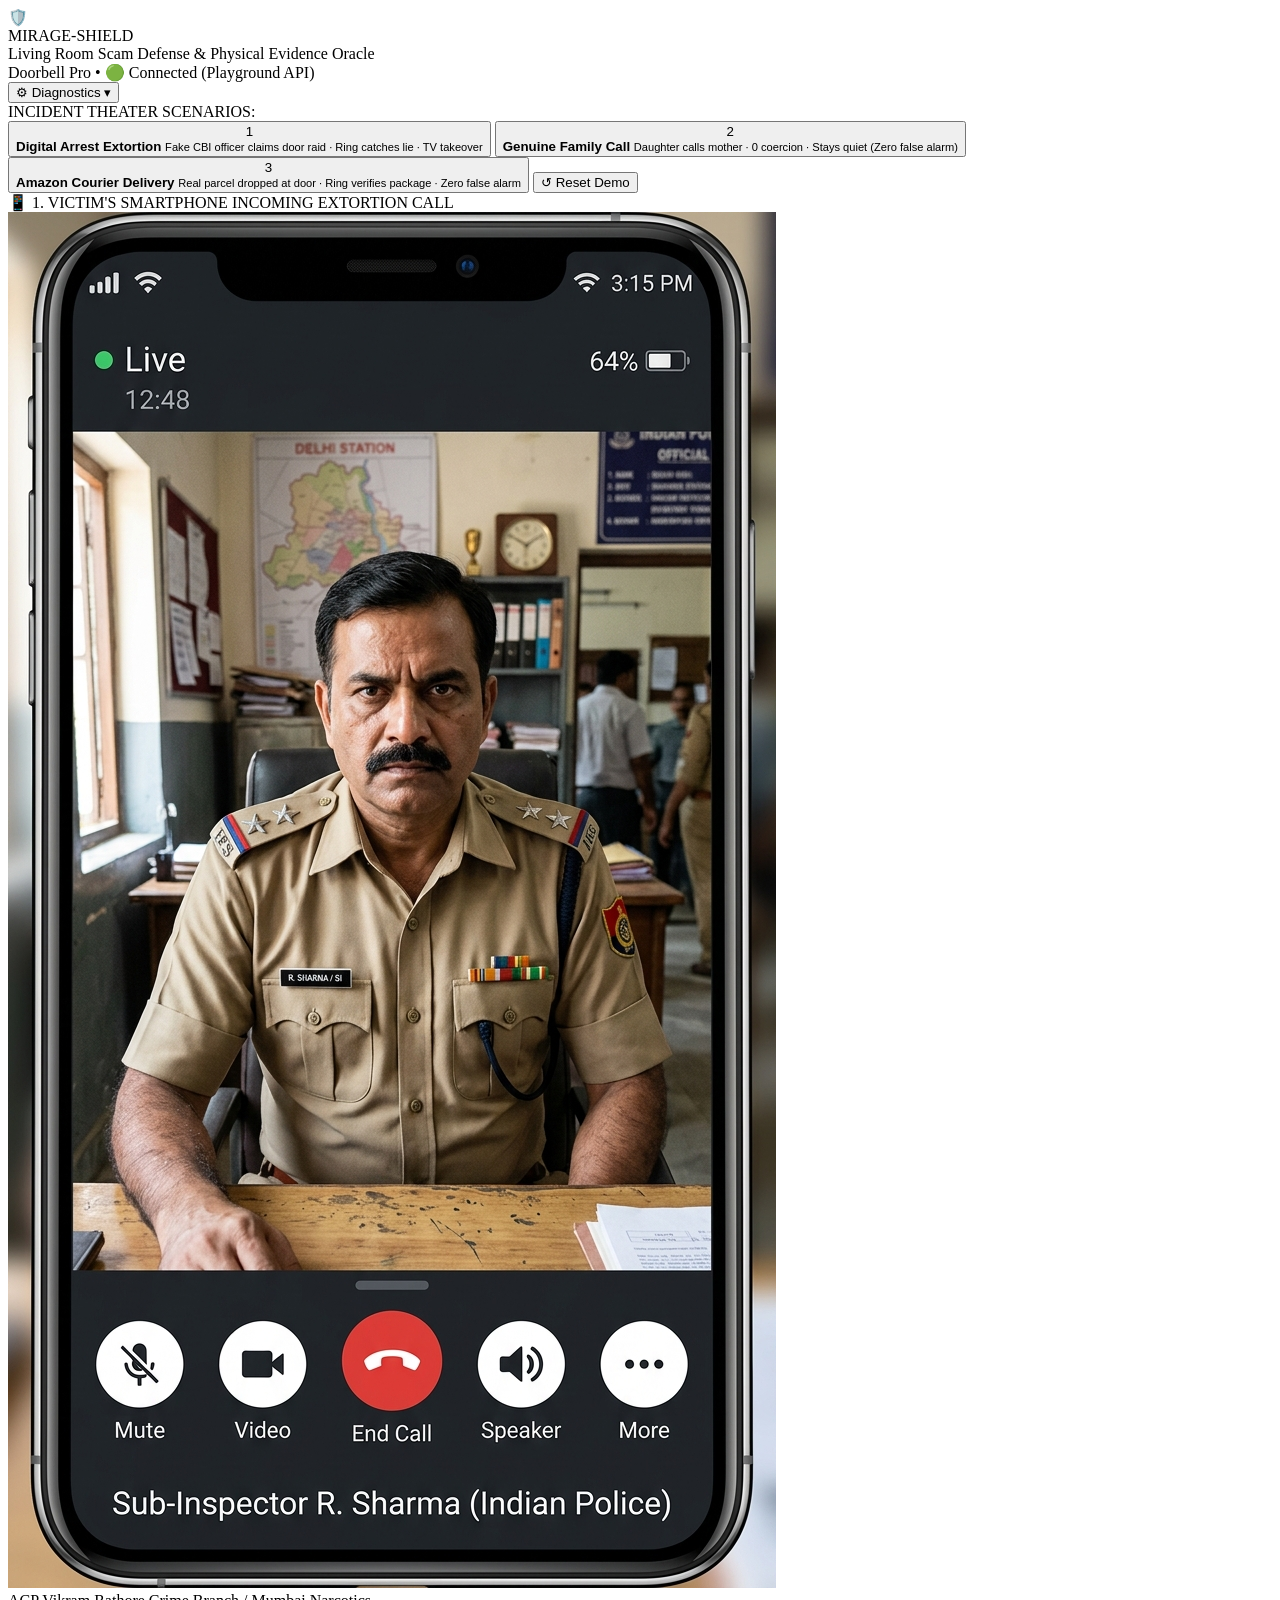
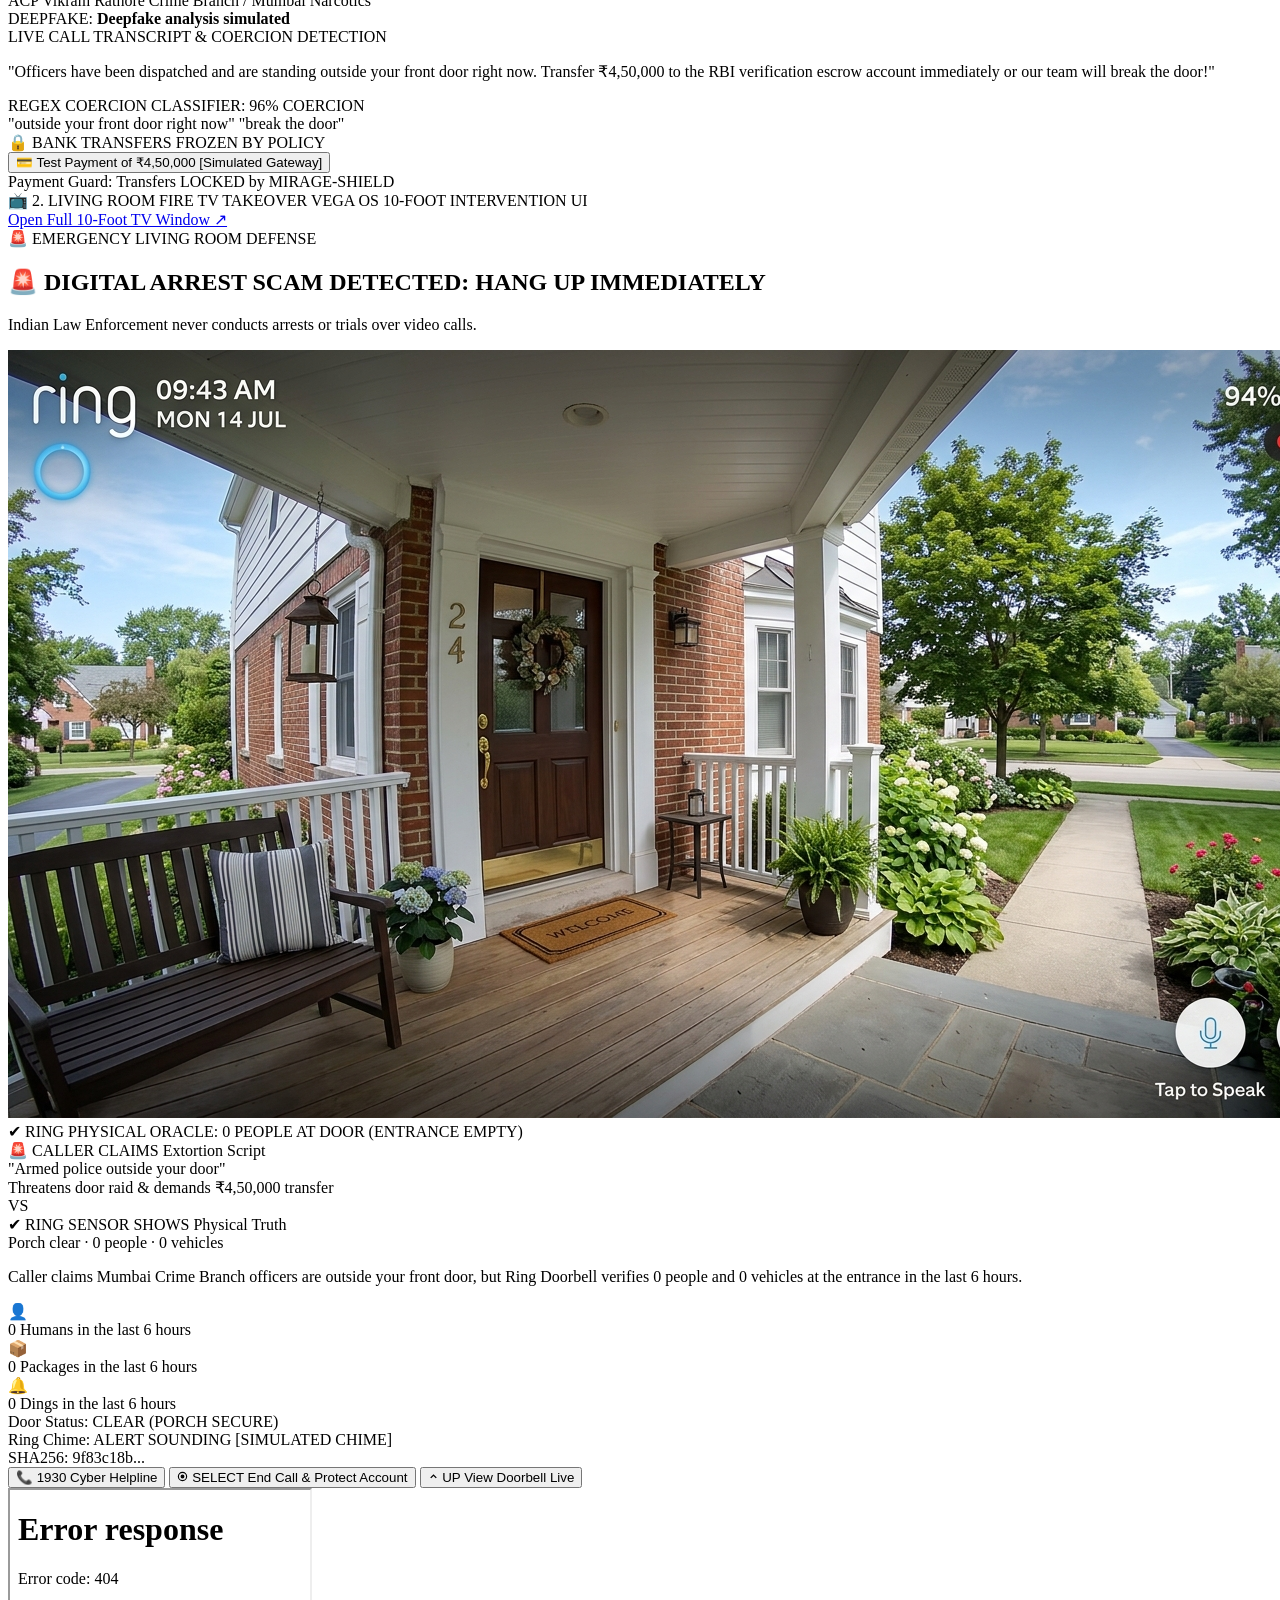
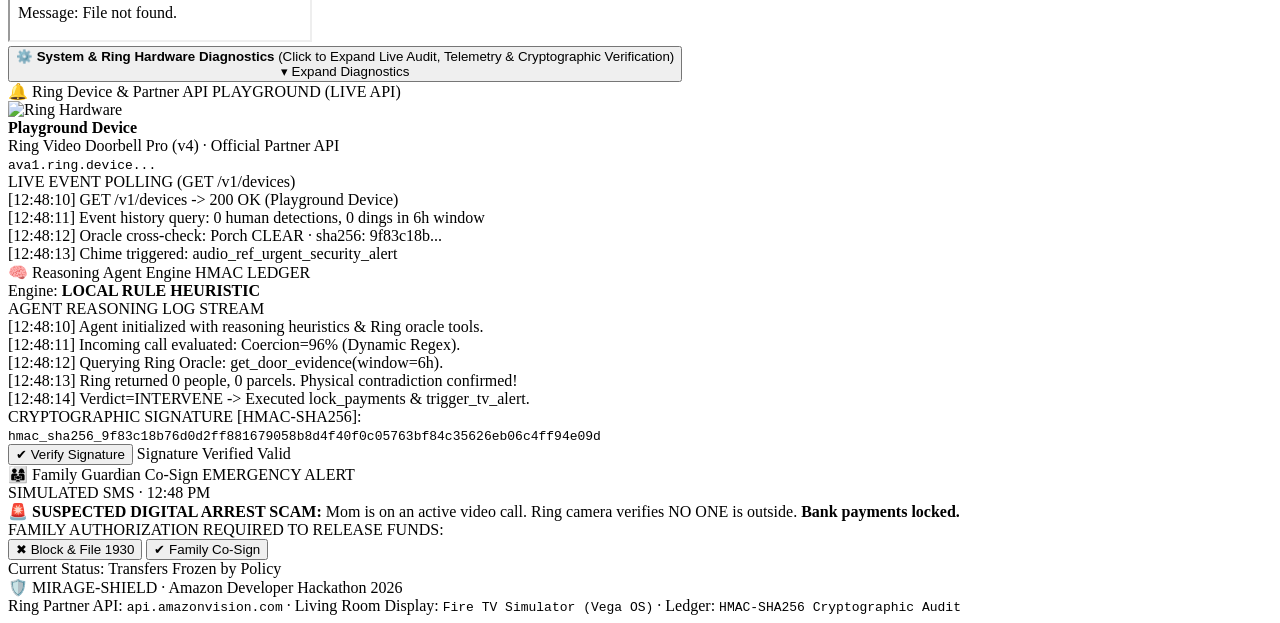
==== commit 69d68885: "ui: polish Fire TV takeover" ====
--- a/web_console/static/index.html
+++ b/web_console/static/index.html
@@ -156,12 +156,29 @@
             </div>
           </div>
 
-          <!-- Contradiction Explanation Callout -->
-          <div class="contradiction-callout" id="oracle-verdict-callout">
-            <div class="callout-badge">🚨 PHYSICAL CONTRADICTION DETECTED</div>
-            <p id="oracle-contradiction-desc">
-              Caller claims Mumbai Crime Branch officers are outside your front door, but Ring Doorbell verifies 0 people and 0 vehicles at the entrance in the last 6 hours.
-            </p>
+          <!-- Contradiction Hero: Side-by-Side Split Card -->
+          <div class="contradiction-callout contradiction-split-hero" id="oracle-verdict-callout">
+            <div class="split-col claim-col">
+              <div class="split-col-header">
+                <span class="split-tag claim-tag">🚨 CALLER CLAIMS</span>
+                <span class="callout-badge split-pill-sub">Extortion Script</span>
+              </div>
+              <div class="split-lead-text">"Armed police outside your door"</div>
+              <div class="split-detail-text">Threatens door raid & demands ₹4,50,000 transfer</div>
+            </div>
+            <div class="split-divider">
+              <span class="vs-circle">VS</span>
+            </div>
+            <div class="split-col truth-col">
+              <div class="split-col-header">
+                <span class="split-tag truth-tag">✔ RING SENSOR SHOWS</span>
+                <span class="split-pill-sub verified">Physical Truth</span>
+              </div>
+              <div class="split-lead-text truth-accent">Porch clear · 0 people · 0 vehicles</div>
+              <p id="oracle-contradiction-desc" class="split-desc-text">
+                Caller claims Mumbai Crime Branch officers are outside your front door, but Ring Doorbell verifies 0 people and 0 vehicles at the entrance in the last 6 hours.
+              </p>
+            </div>
           </div>
 
           <!-- Clean Metric Chips Row: 0 Humans, 0 Packages, 0 Dings -->
@@ -210,13 +227,22 @@
         <!-- ACTION BAR: Prominent 1930 Helpline & End Call Buttons -->
         <footer class="theater-actions-bar">
           <button class="theater-action-btn helpline" id="btn-theater-helpline" onclick="dial1930()">
-            📞 1930 Cyber Helpline
+            <span class="btn-icon">📞</span>
+            <span class="btn-text">1930 Cyber Helpline</span>
           </button>
           <button class="theater-action-btn end-call focused" id="btn-theater-hangup" onclick="endCallAndProtect()">
-            ⏹ [SELECT] End Call & Protect Account
+            <span class="keycap keycap-select-light">
+              <svg width="11" height="11" viewBox="0 0 24 24" fill="none" stroke="currentColor" stroke-width="2.5"><circle cx="12" cy="12" r="9"/><circle cx="12" cy="12" r="3" fill="currentColor"/></svg>
+              SELECT
+            </span>
+            <span class="btn-text">End Call & Protect Account</span>
           </button>
           <button class="theater-action-btn doorbell" id="btn-theater-doorbell" onclick="viewDoorbellLive()">
-            [▲ UP] View Doorbell Live
+            <span class="keycap keycap-nav">
+              <svg width="11" height="11" viewBox="0 0 24 24" fill="none" stroke="currentColor" stroke-width="3"><polyline points="18 15 12 9 6 15"/></svg>
+              UP
+            </span>
+            <span class="btn-text">View Doorbell Live</span>
           </button>
         </footer>
 
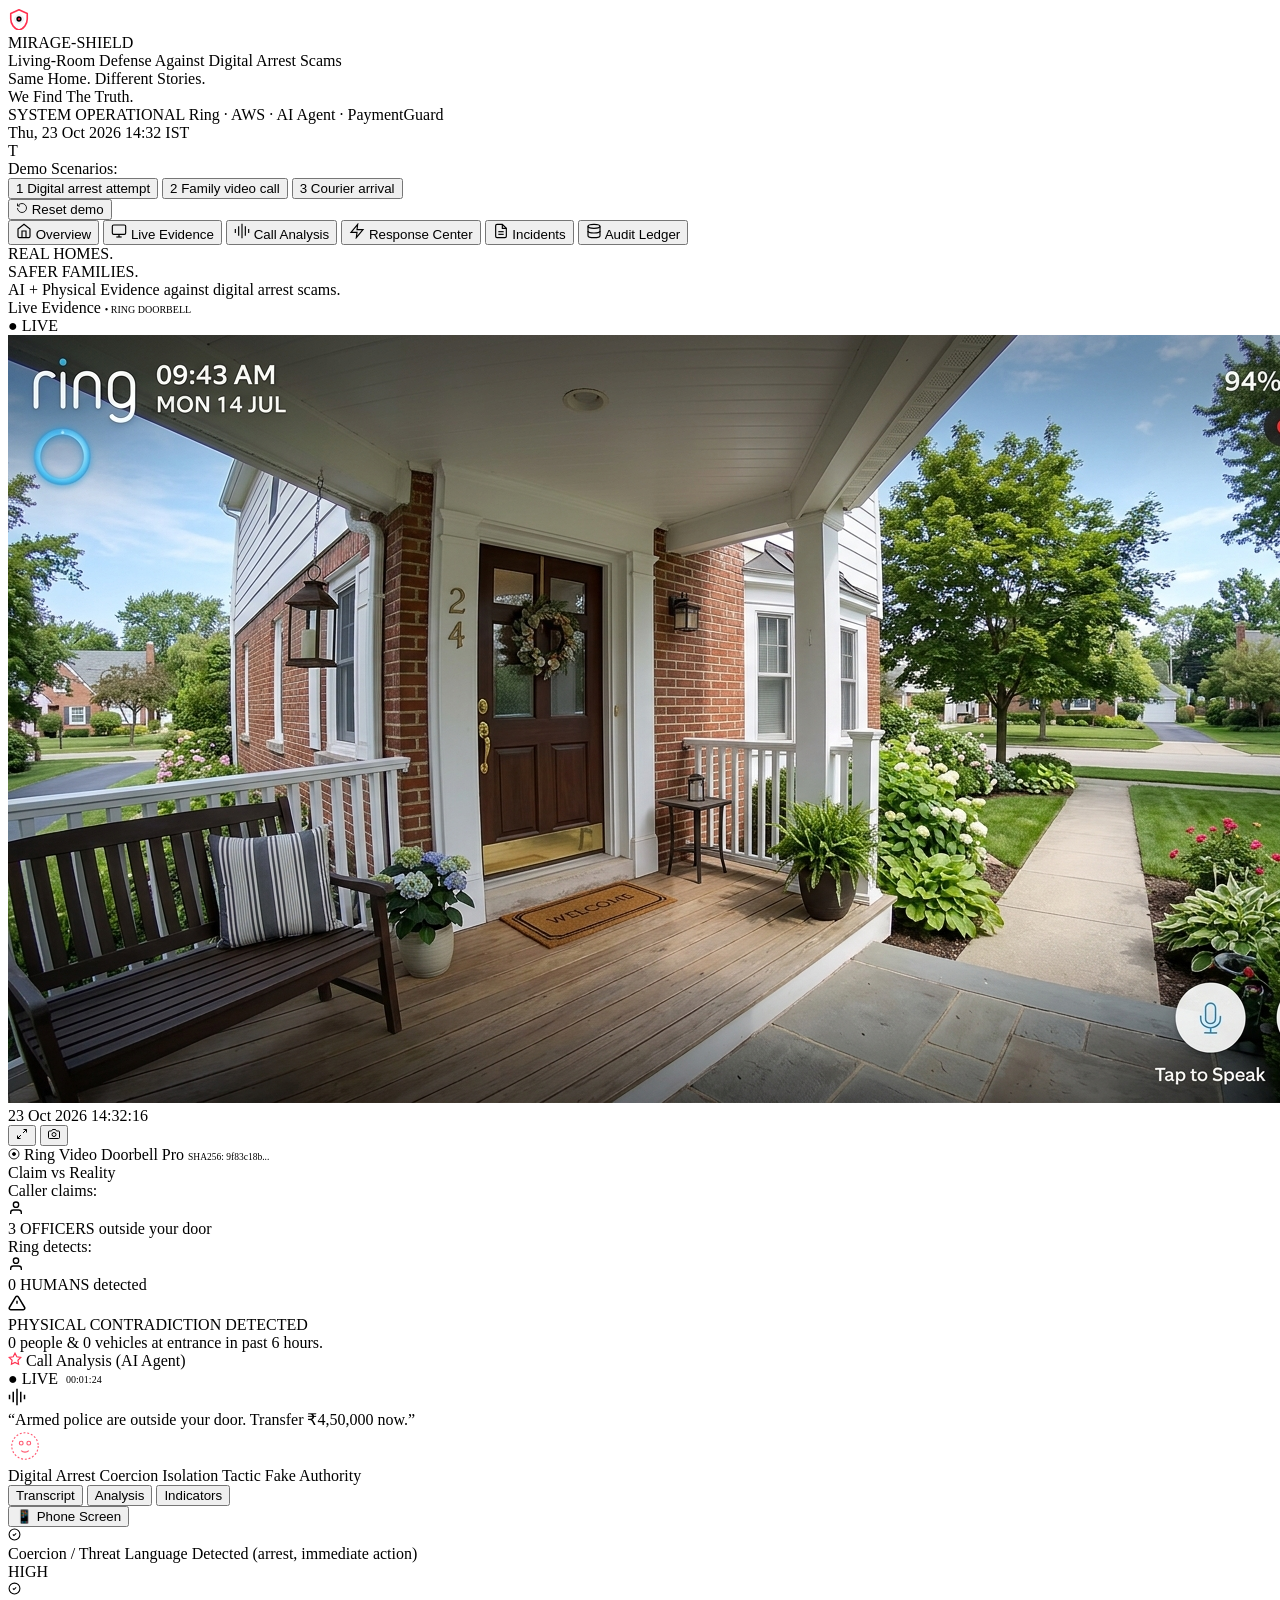
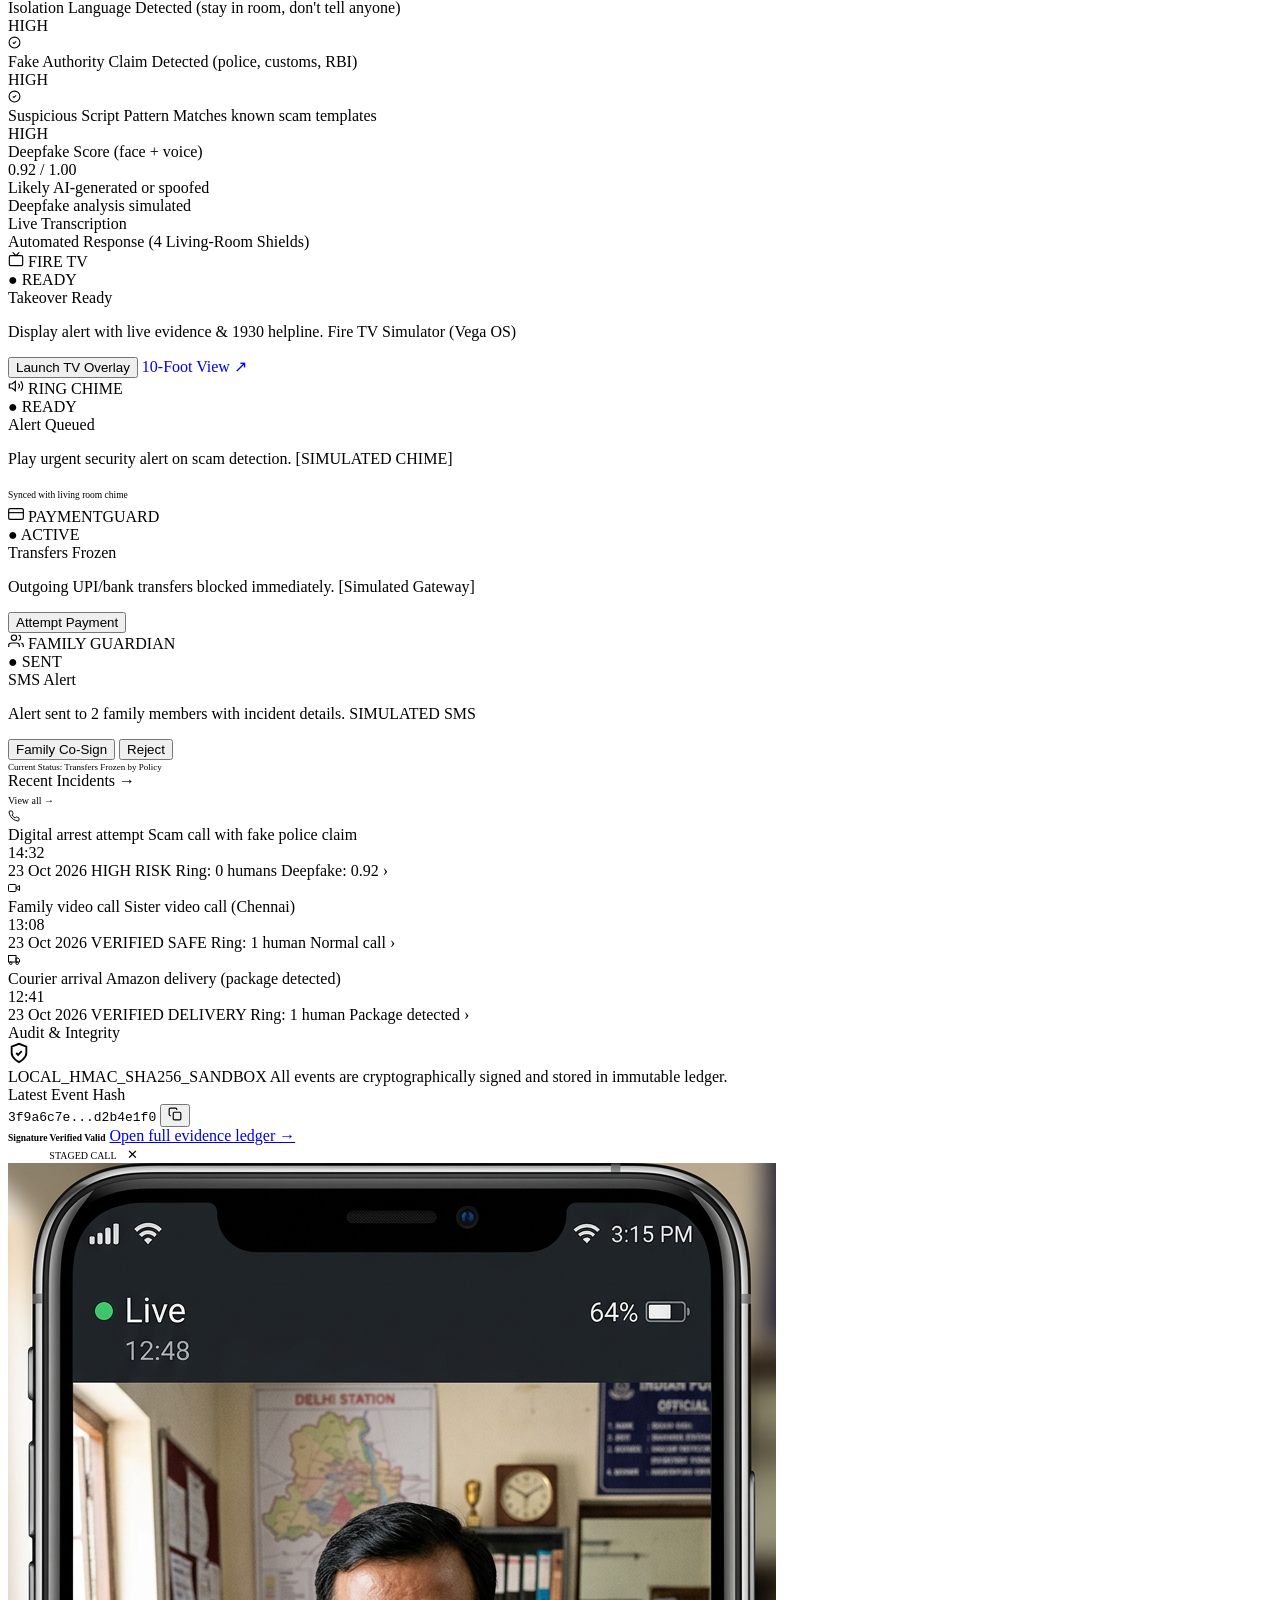
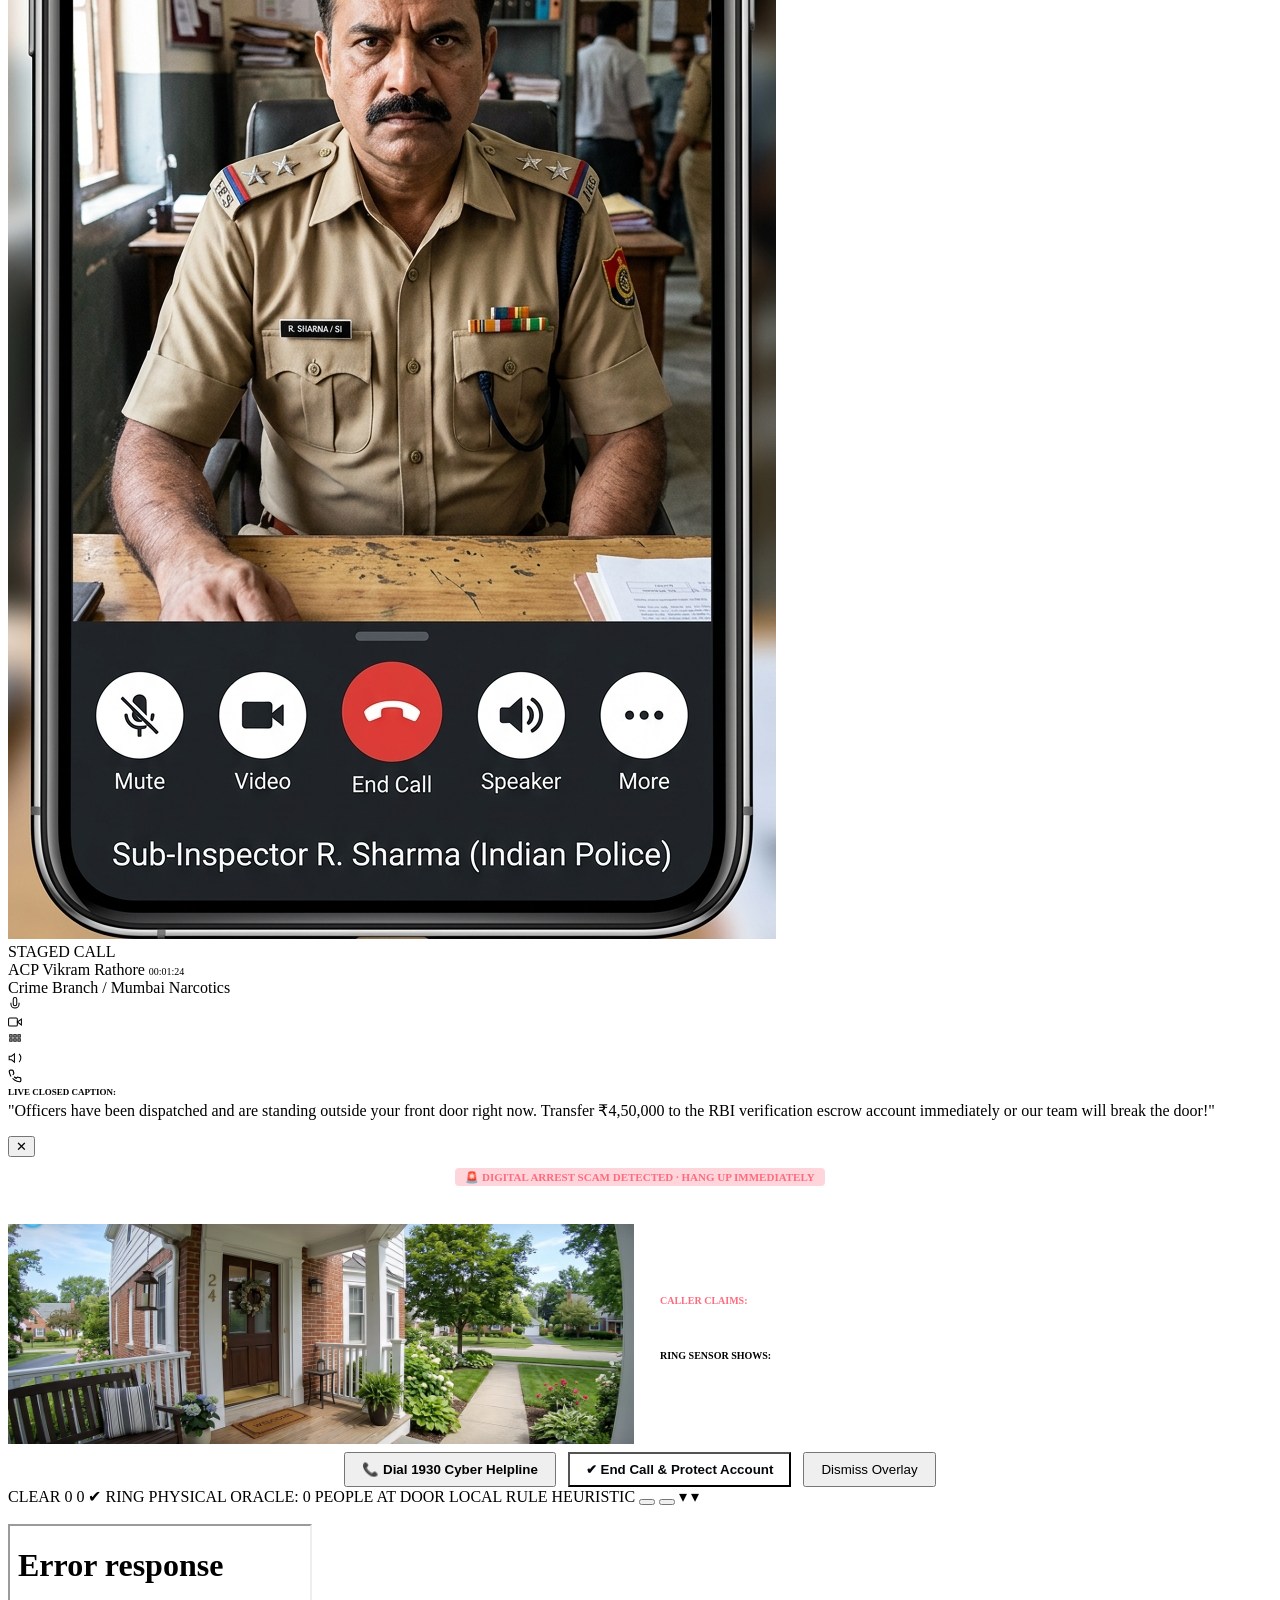
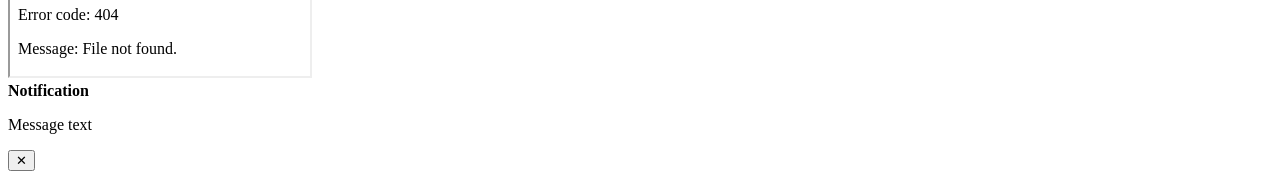
==== commit a3e567ef: "frontend implemented" ====
--- a/web_console/static/index.html
+++ b/web_console/static/index.html
@@ -6,369 +6,632 @@
   <title>MIRAGE-SHIELD | Living Room Scam Defense Console</title>
   <link rel="preconnect" href="https://fonts.googleapis.com">
   <link rel="preconnect" href="https://fonts.gstatic.com" crossorigin>
-  <link href="https://fonts.googleapis.com/css2?family=Outfit:wght@400;500;600;700;800;900&family=Inter:wght@400;500;600;700&family=JetBrains+Mono:wght@400;500;700&display=swap" rel="stylesheet">
+  <link href="https://fonts.googleapis.com/css2?family=IBM+Plex+Mono:wght@400;500;600;700&family=Inter:wght@400;500;600;700&family=Space+Grotesk:wght@500;600;700&display=swap" rel="stylesheet">
   <link rel="stylesheet" href="/console/style.css">
 </head>
 <body class="console-body">
-  <!-- TOP NAV & STATUS -->
-  <header class="top-nav">
-    <div class="brand-group">
-      <div class="logo-shield">
-        <span class="shield-glyph">🛡️</span>
-      </div>
-      <div>
-        <div class="brand-title">MIRAGE-SHIELD</div>
-        <div class="brand-subtitle">Living Room Scam Defense & Physical Evidence Oracle</div>
-      </div>
+  <div class="app-shell">
+    
+    <!-- ================= 1. TOP BAR ================= -->
+    <header class="top-bar">
+      <!-- Left: Logo & Wordmark -->
+      <div class="top-bar-left">
+        <div class="brand-emblem-box">
+          <svg width="22" height="22" viewBox="0 0 24 24" fill="none" stroke="currentColor" stroke-width="1.75" stroke-linecap="round" stroke-linejoin="round">
+            <path d="M12 2L3 6v6c0 5.55 3.84 10.74 9 12 5.16-1.26 9-6.45 9-12V6l-9-4z" stroke="#FF304F" stroke-width="1.75"/>
+            <path d="M7 12c1.5-3 3.5-4.5 5-4.5s3.5 1.5 5 4.5c-1.5 3-3.5 4.5-5 4.5S8.5 15 7 12z" stroke="#E8F0F8" stroke-width="1.5"/>
+            <circle cx="12" cy="12" r="2" fill="#FF304F"/>
+          </svg>
+        </div>
+        <div class="brand-wordmark-group">
+          <div class="brand-wordmark">MIRAGE-<span class="accent-red">SHIELD</span></div>
+          <div class="brand-subtitle-line">Living-Room Defense Against Digital Arrest Scams</div>
+        </div>
+      </div>
+
+      <!-- Center: Distinctive Tagline -->
+      <div class="top-bar-center">
+        <div class="tagline-line-1">Same Home. Different Stories.</div>
+        <div class="tagline-line-2">We Find The Truth.</div>
+      </div>
+
+      <!-- Right: System Status, IST Clock & Avatar -->
+      <div class="top-bar-right">
+        <div class="system-status-pill" id="consolidated-ring-pill">
+          <span class="status-dot-pulse" id="tel-ring-dot"></span>
+          <div class="status-pill-text">
+            <span class="status-title" id="tel-ring">SYSTEM OPERATIONAL</span>
+            <span class="status-subtext">Ring · AWS · AI Agent · PaymentGuard</span>
+          </div>
+        </div>
+
+        <div class="top-ist-clock">
+          <span class="ist-date" id="ist-date">Thu, 23 Oct 2026</span>
+          <span class="ist-time" id="ist-time">14:32 IST</span>
+        </div>
+
+        <div class="user-avatar-badge" title="Active Console Operator">T</div>
+      </div>
+    </header>
+
+    <!-- ================= SCENARIO SWITCHER RIBBON ================= -->
+    <nav class="scenario-ribbon">
+      <div class="scenario-ribbon-left">
+        <span class="scenario-ribbon-label">Demo Scenarios:</span>
+        <div class="scenario-buttons-compact">
+          <button class="scen-btn active" id="btn-scen-1" onclick="runScenario(1)">
+            <span class="scen-tag-pill">1</span>
+            <span>Digital arrest attempt</span>
+          </button>
+          <button class="scen-btn" id="btn-scen-2" onclick="runScenario(2)">
+            <span class="scen-tag-pill">2</span>
+            <span>Family video call</span>
+          </button>
+          <button class="scen-btn" id="btn-scen-3" onclick="runScenario(3)">
+            <span class="scen-tag-pill">3</span>
+            <span>Courier arrival</span>
+          </button>
+        </div>
+      </div>
+      <button class="reset-btn-compact" id="btn-reset-scenario" onclick="resetAll()">
+        <svg width="12" height="12" viewBox="0 0 24 24" fill="none" stroke="currentColor" stroke-width="1.75"><path d="M3 12a9 9 0 1 0 9-9 9.75 9.75 0 0 0-6.74 2.74L3 8"/><path d="M3 3v5h5"/></svg>
+        <span>Reset demo</span>
+      </button>
+    </nav>
+
+    <!-- ================= APP BODY ================= -->
+    <div class="app-body">
+          <!-- ================= 2. LEFT SIDEBAR (~200px) ================= -->
+      <aside class="sidebar">
+        <nav class="sidebar-nav-list">
+          <button class="sidebar-nav-item active" type="button" onclick="document.getElementById('ring-panel').scrollIntoView({behavior:'smooth'})">
+            <svg class="nav-icon" width="16" height="16" viewBox="0 0 24 24" fill="none" stroke="currentColor" stroke-width="1.75"><path d="M3 9l9-7 9 7v11a2 2 0 0 1-2 2H5a2 2 0 0 1-2-2z"/><polyline points="9 22 9 12 15 12 15 22"/></svg>
+            <span>Overview</span>
+          </button>
+          <button class="sidebar-nav-item" type="button" onclick="document.getElementById('ring-panel').scrollIntoView({behavior:'smooth'})">
+            <svg class="nav-icon" width="16" height="16" viewBox="0 0 24 24" fill="none" stroke="currentColor" stroke-width="1.75"><rect x="2" y="3" width="20" height="14" rx="2" ry="2"/><line x1="8" y1="21" x2="16" y2="21"/><line x1="12" y1="17" x2="12" y2="21"/></svg>
+            <span>Live Evidence</span>
+          </button>
+          <button class="sidebar-nav-item" type="button" onclick="document.getElementById('analysis-panel').scrollIntoView({behavior:'smooth'})">
+            <svg class="nav-icon" width="16" height="16" viewBox="0 0 24 24" fill="none" stroke="currentColor" stroke-width="1.75"><path d="M12 1v22"/><path d="M17 5v14"/><path d="M22 9v6"/><path d="M7 5v14"/><path d="M2 9v6"/></svg>
+            <span>Call Analysis</span>
+          </button>
+          <button class="sidebar-nav-item" type="button" onclick="document.getElementById('response-panel').scrollIntoView({behavior:'smooth'})">
+            <svg class="nav-icon" width="16" height="16" viewBox="0 0 24 24" fill="none" stroke="currentColor" stroke-width="1.75"><polygon points="13 2 3 14 12 14 11 22 21 10 12 10 13 2"/></svg>
+            <span>Response Center</span>
+          </button>
+          <button class="sidebar-nav-item" type="button" onclick="document.getElementById('incidents-panel').scrollIntoView({behavior:'smooth'})">
+            <svg class="nav-icon" width="16" height="16" viewBox="0 0 24 24" fill="none" stroke="currentColor" stroke-width="1.75"><path d="M14 2H6a2 2 0 0 0-2 2v16a2 2 0 0 0 2 2h12a2 2 0 0 0 2-2V8z"/><polyline points="14 2 14 8 20 8"/><line x1="16" y1="13" x2="8" y2="13"/><line x1="16" y1="17" x2="8" y2="17"/></svg>
+            <span>Incidents</span>
+          </button>
+          <button class="sidebar-nav-item" type="button" onclick="document.getElementById('audit-panel').scrollIntoView({behavior:'smooth'})">
+            <svg class="nav-icon" width="16" height="16" viewBox="0 0 24 24" fill="none" stroke="currentColor" stroke-width="1.75"><ellipse cx="12" cy="5" rx="9" ry="3"/><path d="M21 12c0 1.66-4 3-9 3s-9-1.34-9-3"/><path d="M3 5v14c0 1.66 4 3 9 3s9-1.34 9-3V5"/></svg>
+            <span>Audit Ledger</span>
+          </button>
+        </nav>
+
+        <!-- Sidebar Signature Block -->
+        <div class="sidebar-footer-signature">
+          <div class="sidebar-signature-title">REAL HOMES.<br>SAFER FAMILIES.</div>
+          <div class="sidebar-signature-sub">AI + Physical Evidence against digital arrest scams.</div>
+        </div>
+      </aside>
+
+      <!-- ================= 3. MAIN DASHBOARD VIEWPORT ================= -->
+      <main class="main-viewport">
+        
+        <!-- TIER 1: LIVE EVIDENCE | CLAIM VS REALITY | CALL ANALYSIS -->
+        <div class="tier-1-grid">
+          
+          <!-- PANEL 1: LIVE EVIDENCE (RING DOORBELL) -->
+          <section class="dashboard-card" id="ring-panel">
+            <div class="card-header-row">
+              <div class="card-title-group">
+                <span class="section-headline-bar"></span>
+                <span>Live Evidence</span>
+                <span style="color:var(--muted); font-size:10px;">• RING DOORBELL</span>
+              </div>
+              <span class="badge-pill-live" id="ring-oracle-status-badge">● LIVE</span>
+            </div>
+
+            <div class="evidence-media-wrap">
+              <img id="ring-camera-feed" class="evidence-img" src="/static/images/scenario1_empty_porch.jpg" alt="Ring Front Door Camera Snapshot">
+              <div class="evidence-top-overlay">
+                <span class="evidence-timestamp" id="ring-feed-timestamp">23 Oct 2026 14:32:16</span>
+                <div class="evidence-ctrl-icons">
+                  <button class="evidence-icon-btn" type="button" title="View Doorbell Live Stream" onclick="viewDoorbellLive()">
+                    <svg width="12" height="12" viewBox="0 0 24 24" fill="none" stroke="currentColor" stroke-width="2"><path d="M15 3h6v6M9 21H3v-6M21 3l-7 7M3 21l7-7"/></svg>
+                  </button>
+                  <button class="evidence-icon-btn" type="button" title="Ring Hardware Snapshot" onclick="viewDoorbellLive()">
+                    <svg width="12" height="12" viewBox="0 0 24 24" fill="none" stroke="currentColor" stroke-width="2"><path d="M23 19a2 2 0 0 1-2 2H3a2 2 0 0 1-2-2V8a2 2 0 0 1 2-2h4l2-3h6l2 3h4a2 2 0 0 1 2 2z"/><circle cx="12" cy="13" r="4"/></svg>
+                  </button>
+                </div>
+              </div>
+            </div>
+
+            <div class="evidence-footer-bar">
+              <span class="device-label" id="ring-device-name">
+                <svg width="12" height="12" viewBox="0 0 24 24" fill="none" stroke="currentColor" stroke-width="1.75"><circle cx="12" cy="12" r="10"/><circle cx="12" cy="12" r="3" fill="currentColor"/></svg>
+                <span>Ring Video Doorbell Pro</span>
+              </span>
+              <span style="font-family:var(--font-mono); font-size:9.5px; color:var(--muted);" id="door-hash-pill">SHA256: 9f83c18b...</span>
+            </div>
+          </section>
+
+          <!-- PANEL 2: CLAIM VS REALITY -->
+          <section class="dashboard-card claim-reality-card">
+            <div class="card-header-row">
+              <div class="card-title-group">
+                <span>Claim vs Reality</span>
+              </div>
+            </div>
+
+            <!-- Caller Claims -->
+            <div class="cvs-block caller-claim">
+              <span class="cvs-block-label">Caller claims:</span>
+              <div class="cvs-block-content">
+                <div class="cvs-icon-circle">
+                  <svg width="16" height="16" viewBox="0 0 24 24" fill="none" stroke="currentColor" stroke-width="2"><path d="M20 21v-2a4 4 0 0 0-4-4H8a4 4 0 0 0-4 4v2"/><circle cx="12" cy="7" r="4"/></svg>
+                </div>
+                <div class="cvs-metric-group">
+                  <span class="cvs-number" id="claim-count">3 OFFICERS</span>
+                  <span class="cvs-sub" id="claim-sub">outside your door</span>
+                </div>
+              </div>
+            </div>
+
+            <div class="cvs-divider-line"></div>
+
+            <!-- Ring Detects -->
+            <div class="cvs-block ring-truth">
+              <span class="cvs-block-label">Ring detects:</span>
+              <div class="cvs-block-content">
+                <div class="cvs-icon-circle">
+                  <svg width="16" height="16" viewBox="0 0 24 24" fill="none" stroke="currentColor" stroke-width="2"><path d="M20 21v-2a4 4 0 0 0-4-4H8a4 4 0 0 0-4 4v2"/><circle cx="12" cy="7" r="4"/></svg>
+                </div>
+                <div class="cvs-metric-group">
+                  <span class="cvs-number"><span id="r-human-count">0</span> HUMANS</span>
+                  <span class="cvs-sub">detected</span>
+                </div>
+              </div>
+            </div>
+
+            <!-- PHYSICAL CONTRADICTION DETECTED - WITH HERO GLOW -->
+            <div class="contradiction-glow-box" id="oracle-verdict-callout">
+              <svg class="contra-ico" width="18" height="18" viewBox="0 0 24 24" fill="none" stroke="currentColor" stroke-width="2"><path d="M10.29 3.86L1.82 18a2 2 0 0 0 1.71 3h16.94a2 2 0 0 0 1.71-3L13.71 3.86a2 2 0 0 0-3.42 0z"/><line x1="12" y1="9" x2="12" y2="13"/><line x1="12" y1="17" x2="12.01" y2="17"/></svg>
+              <div>
+                <div class="contra-headline">PHYSICAL CONTRADICTION DETECTED</div>
+                <div class="contra-sub" id="oracle-contradiction-desc">0 people & 0 vehicles at entrance in past 6 hours.</div>
+              </div>
+              <span class="callout-badge" style="display:none;"></span>
+            </div>
+          </section>
+
+          <!-- PANEL 3: CALL ANALYSIS (AI AGENT) -->
+          <section class="dashboard-card call-analysis-card" id="analysis-panel">
+            <div class="card-header-row">
+              <div class="card-title-group">
+                <svg width="14" height="14" viewBox="0 0 24 24" fill="none" stroke="#FF304F" stroke-width="2"><polygon points="12 2 15.09 8.26 22 9.27 17 14.14 18.18 21.02 12 17.77 5.82 21.02 7 14.14 2 9.27 8.91 8.26 12 2"/></svg>
+                <span>Call Analysis (AI Agent)</span>
+              </div>
+              <div style="display:flex; align-items:center; gap:8px;">
+                <span class="badge-pill-threat" id="call-status-badge">● LIVE</span>
+                <span style="font-family:var(--font-mono); font-size:10px; color:var(--text-2);" id="call-duration-timer">00:01:24</span>
+              </div>
+            </div>
+
+            <!-- Quote Snippet with Audio Icon -->
+            <div class="transcript-quote-box">
+              <svg class="quote-waveform-ico" width="18" height="18" viewBox="0 0 24 24" fill="none" stroke="currentColor" stroke-width="2"><path d="M12 1v22M17 5v14M22 9v6M7 5v14M2 9v6"/></svg>
+              <div class="quote-text" id="transcript-quote">
+                “Armed police are outside your door. Transfer ₹4,50,000 now.”
+              </div>
+              <svg width="34" height="34" viewBox="0 0 36 36" fill="none" stroke="#FF304F" stroke-width="1.2" opacity="0.8">
+                <circle cx="18" cy="18" r="14" stroke-dasharray="2 2"/>
+                <circle cx="14" cy="15" r="2"/>
+                <circle cx="22" cy="15" r="2"/>
+                <path d="M14 23c2 2 6 2 8 0"/>
+              </svg>
+            </div>
+
+            <!-- Threat Tag Chips -->
+            <div class="threat-chips-bar" id="detected-phrases-list">
+              <span class="threat-chip">Digital Arrest</span>
+              <span class="threat-chip">Coercion</span>
+              <span class="threat-chip">Isolation Tactic</span>
+              <span class="threat-chip">Fake Authority</span>
+            </div>
+
+            <!-- Tab Row -->
+            <div class="analysis-tab-row">
+              <div class="tab-group-left">
+                <button class="ana-tab-btn" type="button" onclick="toggleVictimPhoneDrawer(true)">Transcript</button>
+                <button class="ana-tab-btn active" type="button">Analysis</button>
+                <button class="ana-tab-btn" type="button">Indicators</button>
+              </div>
+              <button class="phone-view-toggle-btn" type="button" onclick="toggleVictimPhoneDrawer()">
+                📱 Phone Screen
+              </button>
+            </div>
+
+            <!-- Analysis Split View: Checklist + Deepfake Score -->
+            <div class="analysis-split-view">
+              <!-- Left: 4 Checklist items -->
+              <div class="coercion-checklist">
+                <div class="checklist-item">
+                  <div class="checklist-left">
+                    <svg class="check-ico-danger" width="13" height="13" viewBox="0 0 24 24" fill="none" stroke="currentColor" stroke-width="2"><circle cx="12" cy="12" r="10"/><path d="m9 12 2 2 4-4"/></svg>
+                    <div class="check-text-group">
+                      <span class="check-title">Coercion / Threat Language</span>
+                      <span class="check-sub">Detected (arrest, immediate action)</span>
+                    </div>
+                  </div>
+                  <span class="severity-pill-high" id="coercion-score-badge">HIGH</span>
+                </div>
+
+                <div class="checklist-item">
+                  <div class="checklist-left">
+                    <svg class="check-ico-danger" width="13" height="13" viewBox="0 0 24 24" fill="none" stroke="currentColor" stroke-width="2"><circle cx="12" cy="12" r="10"/><path d="m9 12 2 2 4-4"/></svg>
+                    <div class="check-text-group">
+                      <span class="check-title">Isolation Language</span>
+                      <span class="check-sub">Detected (stay in room, don't tell anyone)</span>
+                    </div>
+                  </div>
+                  <span class="severity-pill-high">HIGH</span>
+                </div>
+
+                <div class="checklist-item">
+                  <div class="checklist-left">
+                    <svg class="check-ico-danger" width="13" height="13" viewBox="0 0 24 24" fill="none" stroke="currentColor" stroke-width="2"><circle cx="12" cy="12" r="10"/><path d="m9 12 2 2 4-4"/></svg>
+                    <div class="check-text-group">
+                      <span class="check-title">Fake Authority Claim</span>
+                      <span class="check-sub">Detected (police, customs, RBI)</span>
+                    </div>
+                  </div>
+                  <span class="severity-pill-high">HIGH</span>
+                </div>
+
+                <div class="checklist-item">
+                  <div class="checklist-left">
+                    <svg class="check-ico-danger" width="13" height="13" viewBox="0 0 24 24" fill="none" stroke="currentColor" stroke-width="2"><circle cx="12" cy="12" r="10"/><path d="m9 12 2 2 4-4"/></svg>
+                    <div class="check-text-group">
+                      <span class="check-title">Suspicious Script Pattern</span>
+                      <span class="check-sub">Matches known scam templates</span>
+                    </div>
+                  </div>
+                  <span class="severity-pill-high">HIGH</span>
+                </div>
+              </div>
+
+              <!-- Right: Deepfake Hero Score & Waveform -->
+              <div class="deepfake-subpanel">
+                <div>
+                  <div class="df-title">Deepfake Score (face + voice)</div>
+                  <div class="df-hero-score"><span id="df-score-number">0.92</span> <span>/ 1.00</span></div>
+                  <div class="df-progress-track">
+                    <div class="df-progress-bar" id="df-progress-bar"></div>
+                  </div>
+                  <div class="df-sublabel">Likely AI-generated or spoofed</div>
+                  <div class="honest-scope-chip" id="deepfake-tag">
+                    <span id="df-percentage">Deepfake analysis simulated</span>
+                  </div>
+                </div>
+
+                <div class="live-audio-waveform-row" id="waveform-bar">
+                  <div class="audio-bars-anim">
+                    <span class="bar"></span><span class="bar"></span><span class="bar"></span>
+                    <span class="bar"></span><span class="bar"></span><span class="bar"></span>
+                  </div>
+                  <span class="live-trans-tag">Live Transcription</span>
+                </div>
+              </div>
+            </div>
+          </section>
+        </div>
+
+        <!-- TIER 2: AUTOMATED RESPONSE (4 LIVING-ROOM SHIELDS) -->
+        <section class="response-row-container" id="response-panel">
+          <div class="section-headline-row">
+            <span class="section-headline-bar"></span>
+            <span>Automated Response (4 Living-Room Shields)</span>
+          </div>
+
+          <div class="response-deck">
+            <!-- MODULE 1: FIRE TV -->
+            <div class="response-module-card">
+              <div class="module-header">
+                <div class="module-id-group">
+                  <svg class="module-ico" width="16" height="16" viewBox="0 0 24 24" fill="none" stroke="currentColor" stroke-width="1.75"><rect x="2" y="7" width="20" height="15" rx="2" ry="2"/><polyline points="17 2 12 7 7 2"/></svg>
+                  <span class="module-name">FIRE TV</span>
+                </div>
+                <span class="module-status-chip ready" id="tv-status-chip">● READY</span>
+              </div>
+              <div class="module-action-title" id="tv-takeover-title">Takeover Ready</div>
+              <p class="module-desc" id="tv-takeover-subtitle">Display alert with live evidence & 1930 helpline. Fire TV Simulator (Vega OS)</p>
+              <div class="module-actions-row">
+                <button class="module-btn-subtle" type="button" onclick="openTakeoverModal()">Launch TV Overlay</button>
+                <a href="/firetv" target="_blank" class="module-btn-subtle" style="text-align:center; text-decoration:none;">10-Foot View ↗</a>
+              </div>
+            </div>
+
+            <!-- MODULE 2: RING CHIME -->
+            <div class="response-module-card">
+              <div class="module-header">
+                <div class="module-id-group">
+                  <svg class="module-ico" width="16" height="16" viewBox="0 0 24 24" fill="none" stroke="currentColor" stroke-width="1.75"><polygon points="11 5 6 9 2 9 2 15 6 15 11 19 11 5"/><path d="M19.07 4.93a10 10 0 0 1 0 14.14"/><path d="M15.54 8.46a5 5 0 0 1 0 7.07"/></svg>
+                  <span class="module-name">RING CHIME</span>
+                </div>
+                <span class="module-status-chip ready" id="chime-chip">● READY</span>
+              </div>
+              <div class="module-action-title" id="r-chime-status">Alert Queued</div>
+              <p class="module-desc">Play urgent security alert on scam detection. [SIMULATED CHIME]</p>
+              <div class="module-actions-row">
+                <span style="font-size:9.5px; color:var(--muted); line-height:22px;">Synced with living room chime</span>
+              </div>
+            </div>
+
+            <!-- MODULE 3: PAYMENTGUARD -->
+            <div class="response-module-card">
+              <div class="module-header">
+                <div class="module-id-group">
+                  <svg class="module-ico" width="16" height="16" viewBox="0 0 24 24" fill="none" stroke="currentColor" stroke-width="1.75"><rect x="1" y="4" width="22" height="16" rx="2" ry="2"/><line x1="1" y1="10" x2="23" y2="10"/></svg>
+                  <span class="module-name">PAYMENTGUARD</span>
+                </div>
+                <span class="module-status-chip active" id="bank-frozen-badge">● ACTIVE</span>
+              </div>
+              <div class="module-action-title alert">Transfers Frozen</div>
+              <p class="module-desc" id="payment-status-display">Outgoing UPI/bank transfers blocked immediately. [Simulated Gateway]</p>
+              <div class="module-actions-row">
+                <button class="module-btn-subtle" id="btn-attempt-payment" type="button" onclick="attemptPayment()">Attempt Payment</button>
+              </div>
+            </div>
+
+            <!-- MODULE 4: FAMILY GUARDIAN -->
+            <div class="response-module-card">
+              <div class="module-header">
+                <div class="module-id-group">
+                  <svg class="module-ico" width="16" height="16" viewBox="0 0 24 24" fill="none" stroke="currentColor" stroke-width="1.75"><path d="M17 21v-2a4 4 0 0 0-4-4H5a4 4 0 0 0-4 4v2"/><circle cx="9" cy="7" r="4"/><path d="M23 21v-2a4 4 0 0 0-3-3.87"/><path d="M16 3.13a4 4 0 0 1 0 7.75"/></svg>
+                  <span class="module-name">FAMILY GUARDIAN</span>
+                </div>
+                <span class="module-status-chip sent" id="family-status-badge">● SENT</span>
+              </div>
+              <div class="module-action-title">SMS Alert</div>
+              <p class="module-desc" id="family-sms-body">Alert sent to 2 family members with incident details. SIMULATED SMS</p>
+              <div class="module-actions-row">
+                <button class="module-btn-subtle" id="btn-approve-cosign" type="button" onclick="approveCosign()">Family Co-Sign</button>
+                <button class="module-btn-subtle" id="btn-reject-cosign" type="button" onclick="rejectPayment()">Reject</button>
+              </div>
+              <div style="font-size:9px; color:var(--muted); margin-top:2px;" id="cosign-result-text">Current Status: Transfers Frozen by Policy</div>
+            </div>
+          </div>
+        </section>
+
+        <!-- TIER 3: RECENT INCIDENTS | AUDIT & INTEGRITY -->
+        <div class="tier-3-grid">
+          
+          <!-- LEFT: RECENT INCIDENTS -->
+          <section class="incidents-card" id="incidents-panel">
+            <div class="incidents-header-row">
+              <div class="card-title-group">
+                <span class="section-headline-bar"></span>
+                <span>Recent Incidents →</span>
+              </div>
+              <span style="font-size:10px; color:var(--muted); cursor:pointer;">View all →</span>
+            </div>
+
+            <div class="incidents-table" id="incidents-table-body">
+              <!-- Dynamically populated or rendered -->
+              <div class="incident-row">
+                <div class="inc-ico-circle red">
+                  <svg width="12" height="12" viewBox="0 0 24 24" fill="none" stroke="currentColor" stroke-width="2"><path d="M22 16.92v3a2 2 0 0 1-2.18 2 19.79 19.79 0 0 1-8.63-3.07 19.5 19.5 0 0 1-6-6 19.79 19.79 0 0 1-3.07-8.67A2 2 0 0 1 4.11 2h3a2 2 0 0 1 2 1.72 12.84 12.84 0 0 0 .7 2.81 2 2 0 0 1-.45 2.11L8.09 9.91a16 16 0 0 0 6 6l1.27-1.27a2 2 0 0 1 2.11-.45 12.84 12.84 0 0 0 2.81.7A2 2 0 0 1 22 16.92z"/></svg>
+                </div>
+                <div class="inc-main">
+                  <span class="inc-title">Digital arrest attempt</span>
+                  <span class="inc-sub">Scam call with fake police claim</span>
+                </div>
+                <span class="inc-time">14:32<br>23 Oct 2026</span>
+                <span class="inc-badge-pill danger">HIGH RISK</span>
+                <span class="inc-meta-ring">Ring: 0 humans</span>
+                <span class="inc-meta-extra">Deepfake: 0.92</span>
+                <span class="inc-arrow">›</span>
+              </div>
+
+              <div class="incident-row">
+                <div class="inc-ico-circle green">
+                  <svg width="12" height="12" viewBox="0 0 24 24" fill="none" stroke="currentColor" stroke-width="2"><polygon points="23 7 16 12 23 17 23 7"/><rect x="1" y="5" width="15" height="14" rx="2" ry="2"/></svg>
+                </div>
+                <div class="inc-main">
+                  <span class="inc-title">Family video call</span>
+                  <span class="inc-sub">Sister video call (Chennai)</span>
+                </div>
+                <span class="inc-time">13:08<br>23 Oct 2026</span>
+                <span class="inc-badge-pill safe">VERIFIED SAFE</span>
+                <span class="inc-meta-ring">Ring: 1 human</span>
+                <span class="inc-meta-extra">Normal call</span>
+                <span class="inc-arrow">›</span>
+              </div>
+
+              <div class="incident-row">
+                <div class="inc-ico-circle blue">
+                  <svg width="12" height="12" viewBox="0 0 24 24" fill="none" stroke="currentColor" stroke-width="2"><rect x="1" y="3" width="15" height="13"/><polygon points="16 8 20 8 23 11 23 16 16 16 16 8"/><circle cx="5.5" cy="18.5" r="2.5"/><circle cx="18.5" cy="18.5" r="2.5"/></svg>
+                </div>
+                <div class="inc-main">
+                  <span class="inc-title">Courier arrival</span>
+                  <span class="inc-sub">Amazon delivery (package detected)</span>
+                </div>
+                <span class="inc-time">12:41<br>23 Oct 2026</span>
+                <span class="inc-badge-pill delivery">VERIFIED DELIVERY</span>
+                <span class="inc-meta-ring">Ring: 1 human</span>
+                <span class="inc-meta-extra">Package detected</span>
+                <span class="inc-arrow">›</span>
+              </div>
+            </div>
+          </section>
+
+          <!-- RIGHT: AUDIT & INTEGRITY -->
+          <section class="audit-integrity-card" id="audit-panel">
+            <div class="card-header-row">
+              <div class="card-title-group">
+                <span class="section-headline-bar"></span>
+                <span>Audit & Integrity</span>
+              </div>
+            </div>
+
+            <div class="audit-lead-box">
+              <svg class="audit-shield-ico" width="22" height="22" viewBox="0 0 24 24" fill="none" stroke="currentColor" stroke-width="2"><path d="M12 22s8-4 8-10V5l-8-3-8 3v7c0 6 8 10 8 10z"/><polyline points="9 12 11 14 15 10"/></svg>
+              <div class="audit-lead-text">
+                <span class="audit-system-title" id="audit-system-mode">LOCAL_HMAC_SHA256_SANDBOX</span>
+                <span class="audit-system-sub">All events are cryptographically signed and stored in immutable ledger.</span>
+              </div>
+            </div>
+
+            <div class="audit-hash-container">
+              <span class="audit-hash-header">Latest Event Hash</span>
+              <div class="audit-hash-row">
+                <code class="audit-hash-code" id="kms-sig-display">3f9a6c7e...d2b4e1f0</code>
+                <button class="copy-hash-btn" id="btn-copy-hash" type="button" title="Copy to clipboard" onclick="copyAuditHash()">
+                  <svg width="14" height="14" viewBox="0 0 24 24" fill="none" stroke="currentColor" stroke-width="2"><rect x="9" y="9" width="13" height="13" rx="2" ry="2"/><path d="M5 15H4a2 2 0 0 1-2-2V4a2 2 0 0 1 2-2h9a2 2 0 0 1 2 2v1"/></svg>
+                </button>
+              </div>
+            </div>
+
+            <div class="audit-footer-row">
+              <span style="color:var(--green); font-size:9.5px; font-weight:600;" id="verify-status-text">Signature Verified Valid</span>
+              <a href="#" class="audit-ledger-link" onclick="toggleDiagnosticsTray(); return false;">Open full evidence ledger →</a>
+            </div>
+          </section>
+        </div>
+
+      </main>
     </div>
 
-    <!-- Header Right: Compact Ring Pill & Diagnostics Toggle -->
-    <div class="header-right-group">
-      <div class="consolidated-ring-pill" id="consolidated-ring-pill">
-        <span class="ring-status-label" id="tel-ring">Doorbell Pro • 🟢 Connected (Playground API)</span>
-      </div>
-      <button class="tray-toggle-btn" id="tray-toggle-btn" onclick="toggleDiagnosticsTray()" title="Toggle System Telemetry">
-        <span class="gear-icon">⚙</span> Diagnostics <span class="chevron" id="tray-chevron">▾</span>
-      </button>
+    <!-- ================= VICTIM PHONE DRAWER (EXPANDABLE/EMBEDDED) ================= -->
+    <div class="victim-phone-drawer" id="victim-phone-drawer">
+      <div class="phone-top-bar">
+        <span style="font-weight:600; color:#fff;" id="phone-status-time">14:32</span>
+        <span style="color:var(--muted); font-size:10px;">STAGED CALL</span>
+        <button type="button" onclick="toggleVictimPhoneDrawer(false)" style="background:transparent; border:none; color:var(--muted); cursor:pointer;">✕</button>
+      </div>
+
+      <div class="phone-screen-embed">
+        <div class="phone-video-wrap">
+          <img id="call-video-feed" src="/static/images/scam_officer_call.jpg" alt="Victim Phone Screen">
+          <div class="phone-staged-chip">STAGED CALL</div>
+          <div class="phone-caller-info">
+            <div class="phone-caller-name">
+              <span id="caller-name-display">ACP Vikram Rathore</span>
+              <span class="call-timer-pill" style="font-size:10px; color:var(--blue);">00:01:24</span>
+            </div>
+            <div class="phone-caller-org" id="caller-org-display">Crime Branch / Mumbai Narcotics</div>
+          </div>
+        </div>
+
+        <!-- Phone decorative controls -->
+        <div class="phone-call-btns-row" aria-hidden="true">
+          <div class="phone-btn-circle"><svg width="14" height="14" viewBox="0 0 24 24" fill="none" stroke="currentColor" stroke-width="1.75"><path d="M12 1a3 3 0 0 0-3 3v8a3 3 0 0 0 6 0V4a3 3 0 0 0-3-3z"/><path d="M19 10v2a7 7 0 0 1-14 0v-2"/></svg></div>
+          <div class="phone-btn-circle"><svg width="14" height="14" viewBox="0 0 24 24" fill="none" stroke="currentColor" stroke-width="1.75"><polygon points="23 7 16 12 23 17 23 7"/><rect x="1" y="5" width="15" height="14" rx="2" ry="2"/></svg></div>
+          <div class="phone-btn-circle"><svg width="14" height="14" viewBox="0 0 24 24" fill="none" stroke="currentColor" stroke-width="1.75"><rect x="3" y="3" width="4" height="4"/><rect x="10" y="3" width="4" height="4"/><rect x="17" y="3" width="4" height="4"/><rect x="3" y="10" width="4" height="4"/><rect x="10" y="10" width="4" height="4"/><rect x="17" y="10" width="4" height="4"/></svg></div>
+          <div class="phone-btn-circle"><svg width="14" height="14" viewBox="0 0 24 24" fill="none" stroke="currentColor" stroke-width="1.75"><polygon points="11 5 6 9 2 9 2 15 6 15 11 19 11 5"/><path d="M19.07 4.93a10 10 0 0 1 0 14.14"/></svg></div>
+          <div class="phone-btn-circle end-call"><svg width="14" height="14" viewBox="0 0 24 24" fill="none" stroke="currentColor" stroke-width="2"><path d="M10.68 13.31a16 16 0 0 0 3.41 2.6l1.27-1.27a2 2 0 0 1 2.11-.45 12.84 12.84 0 0 0 2.81.7 2 2 0 0 1 1.72 2v3a2 2 0 0 1-2.18 2 19.79 19.79 0 0 1-8.63-3.07 19.42 19.42 0 0 1-3.33-2.67m-2.67-3.34a19.79 19.79 0 0 1-3.07-8.63A2 2 0 0 1 4.11 2h3a2 2 0 0 1 2 1.72 12.84 12.84 0 0 0 .7 2.81 2 2 0 0 1-.45 2.11L8.09 9.91"/></svg></div>
+        </div>
+
+        <!-- Phone Transcript Caption Lines -->
+        <div class="phone-caption-box">
+          <div style="font-size:9px; color:var(--muted); margin-bottom:4px; font-weight:600;">LIVE CLOSED CAPTION:</div>
+          <div id="transcript-content">
+            "Officers have been dispatched and are standing outside your front door right now. Transfer ₹4,50,000 to the RBI verification escrow account immediately or our team will break the door!"
+          </div>
+        </div>
+      </div>
     </div>
-  </header>
-
-  <!-- SCENARIO SWITCHER CONTROLS -->
-  <section class="scenario-bar">
-    <div class="scenario-label">INCIDENT THEATER SCENARIOS:</div>
-    <div class="scenario-buttons">
-      <button class="scen-btn active" id="btn-scen-1" onclick="runScenario(1)">
-        <span class="scen-num">1</span>
-        <div class="scen-text">
-          <strong>Digital Arrest Extortion</strong>
-          <small>Fake CBI officer claims door raid · Ring catches lie · TV takeover</small>
-        </div>
-      </button>
-      <button class="scen-btn" id="btn-scen-2" onclick="runScenario(2)">
-        <span class="scen-num">2</span>
-        <div class="scen-text">
-          <strong>Genuine Family Call</strong>
-          <small>Daughter calls mother · 0 coercion · Stays quiet (Zero false alarm)</small>
-        </div>
-      </button>
-      <button class="scen-btn" id="btn-scen-3" onclick="runScenario(3)">
-        <span class="scen-num">3</span>
-        <div class="scen-text">
-          <strong>Amazon Courier Delivery</strong>
-          <small>Real parcel dropped at door · Ring verifies package · Zero false alarm</small>
-        </div>
-      </button>
-      <button class="reset-btn" onclick="resetAll()">↺ Reset Demo</button>
+
+    <!-- ================= FULLSCREEN FIRE TV TAKEOVER OVERLAY ================= -->
+    <div class="firetv-takeover-modal" id="takeover-modal">
+      <div class="takeover-modal-dialog">
+        <div class="modal-header-bar">
+          <div style="display:flex; align-items:center; gap:8px;">
+            <svg width="16" height="16" viewBox="0 0 24 24" fill="none" stroke="#fff" stroke-width="2"><rect x="2" y="7" width="20" height="15" rx="2" ry="2"/><polyline points="17 2 12 7 7 2"/></svg>
+            <strong style="color:#fff; font-size:12px; letter-spacing:0.06em;">FIRE TV TAKEOVER · LIVING ROOM INTERVENTION</strong>
+          </div>
+          <button class="modal-close-btn" type="button" onclick="closeTakeoverModal()">✕</button>
+        </div>
+
+        <div class="takeover-content-body">
+          <div style="text-align:center; padding:10px 0;">
+            <span style="background:rgba(255,48,79,0.2); color:#ff6b7e; border:1px solid var(--red); padding:3px 10px; border-radius:4px; font-size:11px; font-weight:700;">
+              🚨 DIGITAL ARREST SCAM DETECTED · HANG UP IMMEDIATELY
+            </span>
+            <div style="font-size:18px; font-weight:800; color:#fff; margin-top:8px;">
+              Indian Law Enforcement never conducts arrests or trials over video calls.
+            </div>
+          </div>
+
+          <div style="display:grid; grid-template-columns:1fr 1fr; gap:12px;">
+            <div style="border-radius:var(--radius-sm); overflow:hidden; border:1px solid var(--border); max-height:220px; background:#000;">
+              <img src="/static/images/scenario1_empty_porch.jpg" alt="Front Porch" style="width:100%; height:100%; object-fit:cover;">
+            </div>
+            <div style="display:flex; flex-direction:column; justify-content:center; gap:10px; background:var(--panel-2); border:1px solid var(--border); border-radius:var(--radius-sm); padding:14px;">
+              <div>
+                <span style="font-size:10px; color:#ff6b7e; font-weight:700;">CALLER CLAIMS:</span>
+                <div style="font-size:14px; font-weight:700; color:#fff;">"Armed police outside your door"</div>
+              </div>
+              <div style="height:1px; background:var(--border);"></div>
+              <div>
+                <span style="font-size:10px; color:var(--green); font-weight:700;">RING SENSOR SHOWS:</span>
+                <div style="font-size:14px; font-weight:700; color:#fff;">Porch clear · 0 people · 0 vehicles</div>
+              </div>
+            </div>
+          </div>
+
+          <div style="display:flex; justify-content:center; gap:12px; margin-top:8px;">
+            <button class="scen-btn active" style="padding:8px 16px; font-weight:700;" type="button" onclick="dial1930()">
+              📞 Dial 1930 Cyber Helpline
+            </button>
+            <button class="scen-btn" style="padding:8px 16px; background:#fff; color:#03080D; font-weight:700;" type="button" onclick="endCallAndProtect()">
+              ✔ End Call & Protect Account
+            </button>
+            <button class="scen-btn" style="padding:8px 16px;" type="button" onclick="closeTakeoverModal()">
+              Dismiss Overlay
+            </button>
+          </div>
+        </div>
+      </div>
     </div>
-  </section>
-
-  <!-- 2-COLUMN INCIDENT THEATER -->
-  <main class="theater-grid">
-    <!-- LEFT COLUMN (35%): VICTIM'S SMARTPHONE -->
-    <section class="theater-col phone-col">
-      <div class="theater-col-header">
-        <span class="theater-col-title">📱 1. VICTIM'S SMARTPHONE</span>
-        <span class="pane-status live" id="call-status-badge">INCOMING EXTORTION CALL</span>
-      </div>
-
-      <div class="phone-frame">
-        <div class="phone-screen">
-          <!-- Video Call Feed -->
-          <div class="video-container">
-            <img id="call-video-feed" src="/static/images/scam_officer_call.jpg" alt="Video Call Feed">
-            <div class="caller-id-overlay">
-              <span class="caller-name" id="caller-name-display">ACP Vikram Rathore</span>
-              <span class="caller-org" id="caller-org-display">Crime Branch / Mumbai Narcotics</span>
-            </div>
-            <div class="deepfake-live-tag" id="deepfake-tag">
-              <span class="pulse-red"></span> DEEPFAKE: <strong id="df-percentage">Deepfake analysis simulated</strong>
-            </div>
-          </div>
-
-          <!-- Audio Waveform -->
-          <div class="audio-waveform-bar" id="waveform-bar">
-            <span class="bar"></span><span class="bar"></span><span class="bar"></span>
-            <span class="bar"></span><span class="bar"></span><span class="bar"></span>
-            <span class="bar"></span><span class="bar"></span><span class="bar"></span>
-          </div>
-
-          <!-- Transcript & Coercion Detection -->
-          <div class="transcript-box">
-            <div class="transcript-title">LIVE CALL TRANSCRIPT & COERCION DETECTION</div>
-            <p id="transcript-content" class="transcript-text">
-              "Officers have been dispatched and are standing outside your front door right now. Transfer ₹4,50,000 to the RBI verification escrow account immediately or our team will break the door!"
-            </p>
-            <div class="coercion-analysis-subbox" id="coercion-subbox">
-              <div class="coercion-title">REGEX COERCION CLASSIFIER: <span id="coercion-score-badge" class="badge-red">96% COERCION</span></div>
-              <div class="phrase-tags" id="detected-phrases-list">
-                <span class="phrase-tag">"outside your front door right now"</span>
-                <span class="phrase-tag">"break the door"</span>
-              </div>
-            </div>
-          </div>
-
-          <!-- BANK TRANSFERS FROZEN BADGE (Red) -->
-          <div class="bank-frozen-pill" id="bank-frozen-badge">
-            🔒 BANK TRANSFERS FROZEN BY POLICY
-          </div>
-
-          <!-- Interactive Payment Attempt -->
-          <div class="payment-action-box">
-            <button class="pay-btn" id="btn-attempt-payment" onclick="attemptPayment()">
-              💳 Test Payment of ₹4,50,000 [Simulated Gateway]
-            </button>
-            <div class="payment-status-msg" id="payment-status-display">
-              Payment Guard: Transfers LOCKED by MIRAGE-SHIELD
-            </div>
-          </div>
-        </div>
-      </div>
-    </section>
-
-    <!-- RIGHT COLUMN (65%): LIVING ROOM FIRE TV TAKEOVER -->
-    <section class="theater-col tv-col">
-      <div class="theater-col-header">
-        <div class="header-left-sub">
-          <span class="theater-col-title">📺 2. LIVING ROOM FIRE TV TAKEOVER</span>
-          <span class="tv-mode-tag">VEGA OS 10-FOOT INTERVENTION UI</span>
-        </div>
-        <a href="/firetv" target="_blank" class="tv-popout-btn">Open Full 10-Foot TV Window ↗</a>
-      </div>
-
-      <div class="tv-theater-card">
-        <!-- TOP HEADLINE: Bold High-Contrast Red Banner -->
-        <header class="tv-headline-banner">
-          <div class="flasher-badge">🚨 EMERGENCY LIVING ROOM DEFENSE</div>
-          <h1 class="theater-tv-headline" id="tv-takeover-title">
-            🚨 DIGITAL ARREST SCAM DETECTED: HANG UP IMMEDIATELY
-          </h1>
-          <p class="theater-tv-subtitle" id="tv-takeover-subtitle">
-            Indian Law Enforcement never conducts arrests or trials over video calls.
-          </p>
-        </header>
-
-        <!-- RING EVIDENCE CARD: Front Porch Camera Snapshot + Prominent Green Badge Overlay -->
-        <div class="ring-evidence-theater-card">
-          <div class="snapshot-display-wrap">
-            <img id="ring-camera-feed" src="/static/images/scenario1_empty_porch.jpg" alt="Ring Front Door Camera Snapshot" class="camera-snapshot-img">
-            <div class="ring-oracle-badge-overlay" id="ring-oracle-badge">
-              ✔ RING PHYSICAL ORACLE: 0 PEOPLE AT DOOR (ENTRANCE EMPTY)
-            </div>
-          </div>
-
-          <!-- Contradiction Hero: Side-by-Side Split Card -->
-          <div class="contradiction-callout contradiction-split-hero" id="oracle-verdict-callout">
-            <div class="split-col claim-col">
-              <div class="split-col-header">
-                <span class="split-tag claim-tag">🚨 CALLER CLAIMS</span>
-                <span class="callout-badge split-pill-sub">Extortion Script</span>
-              </div>
-              <div class="split-lead-text">"Armed police outside your door"</div>
-              <div class="split-detail-text">Threatens door raid & demands ₹4,50,000 transfer</div>
-            </div>
-            <div class="split-divider">
-              <span class="vs-circle">VS</span>
-            </div>
-            <div class="split-col truth-col">
-              <div class="split-col-header">
-                <span class="split-tag truth-tag">✔ RING SENSOR SHOWS</span>
-                <span class="split-pill-sub verified">Physical Truth</span>
-              </div>
-              <div class="split-lead-text truth-accent">Porch clear · 0 people · 0 vehicles</div>
-              <p id="oracle-contradiction-desc" class="split-desc-text">
-                Caller claims Mumbai Crime Branch officers are outside your front door, but Ring Doorbell verifies 0 people and 0 vehicles at the entrance in the last 6 hours.
-              </p>
-            </div>
-          </div>
-
-          <!-- Clean Metric Chips Row: 0 Humans, 0 Packages, 0 Dings -->
-          <div class="ring-metrics-wrapper">
-            <div class="ring-metrics-pills">
-              <div class="metric-pill">
-                <span class="pill-ico">👤</span>
-                <div class="pill-content">
-                  <span class="pill-number"><span id="r-human-count">0</span> Humans</span>
-                  <span class="pill-title">in the last 6 hours</span>
-                </div>
-              </div>
-              <div class="metric-pill">
-                <span class="pill-ico">📦</span>
-                <div class="pill-content">
-                  <span class="pill-number"><span id="r-pkg-count">0</span> Packages</span>
-                  <span class="pill-title">in the last 6 hours</span>
-                </div>
-              </div>
-              <div class="metric-pill">
-                <span class="pill-ico">🔔</span>
-                <div class="pill-content">
-                  <span class="pill-number"><span id="r-ding-count">0</span> Dings</span>
-                  <span class="pill-title">in the last 6 hours</span>
-                </div>
-              </div>
-            </div>
-          </div>
-
-          <!-- Door & Chime Status Strip -->
-          <div class="ring-chime-subbar">
-            <div class="subbar-cell">
-              <span class="subbar-lbl">Door Status:</span>
-              <span class="subbar-val clear" id="door-status-pill">CLEAR (PORCH SECURE)</span>
-            </div>
-            <div class="subbar-cell">
-              <span class="subbar-lbl">Ring Chime:</span>
-              <span class="subbar-val alert" id="r-chime-status">ALERT SOUNDING [SIMULATED CHIME]</span>
-            </div>
-            <div class="subbar-cell hash" id="door-hash-pill" title="Cryptographic SHA256 integrity hash">
-              SHA256: 9f83c18b...
-            </div>
-          </div>
-        </div>
-
-        <!-- ACTION BAR: Prominent 1930 Helpline & End Call Buttons -->
-        <footer class="theater-actions-bar">
-          <button class="theater-action-btn helpline" id="btn-theater-helpline" onclick="dial1930()">
-            <span class="btn-icon">📞</span>
-            <span class="btn-text">1930 Cyber Helpline</span>
-          </button>
-          <button class="theater-action-btn end-call focused" id="btn-theater-hangup" onclick="endCallAndProtect()">
-            <span class="keycap keycap-select-light">
-              <svg width="11" height="11" viewBox="0 0 24 24" fill="none" stroke="currentColor" stroke-width="2.5"><circle cx="12" cy="12" r="9"/><circle cx="12" cy="12" r="3" fill="currentColor"/></svg>
-              SELECT
-            </span>
-            <span class="btn-text">End Call & Protect Account</span>
-          </button>
-          <button class="theater-action-btn doorbell" id="btn-theater-doorbell" onclick="viewDoorbellLive()">
-            <span class="keycap keycap-nav">
-              <svg width="11" height="11" viewBox="0 0 24 24" fill="none" stroke="currentColor" stroke-width="3"><polyline points="18 15 12 9 6 15"/></svg>
-              UP
-            </span>
-            <span class="btn-text">View Doorbell Live</span>
-          </button>
-        </footer>
-
-        <!-- Hidden background TV iframe for background synchronization -->
-        <iframe src="/firetv" id="tv-iframe" class="tv-hidden-embed" tabindex="-1"></iframe>
-      </div>
-    </section>
-  </main>
-
-  <!-- BOTTOM COLLAPSIBLE TECHNICAL TELEMETRY DRAWER -->
-  <section class="bottom-drawer-container">
-    <button class="bottom-drawer-toggle" id="drawer-toggle-btn" onclick="toggleDiagnosticsTray()">
-      <div class="toggle-left">
-        <span class="gear-icon">⚙️</span>
-        <strong class="drawer-title">System & Ring Hardware Diagnostics</strong>
-        <span class="drawer-hint">(Click to Expand Live Audit, Telemetry & Cryptographic Verification)</span>
-      </div>
-      <div class="toggle-right">
-        <span class="chevron" id="drawer-chevron">▾ Expand Diagnostics</span>
-      </div>
-    </button>
-
-    <div class="diagnostics-drawer collapsed" id="diagnostics-drawer">
-      <div class="drawer-deck">
-        <!-- CARD 1: RING HARDWARE & POLL LOG -->
-        <div class="drawer-card">
-          <div class="drawer-card-header">
-            <span>🔔 Ring Device & Partner API</span>
-            <span class="pane-status armed" id="ring-oracle-status-badge">PLAYGROUND (LIVE API)</span>
-          </div>
-          <div class="drawer-card-body">
-            <div class="diag-device-row">
-              <img id="ring-device-thumb" 
-                   src="https://app-content.ring.com/shared/images/devices/square_device_images/DoorbellPro/rvdp_3x.png" 
-                   alt="Ring Hardware" class="diag-thumb">
-              <div>
-                <strong id="ring-device-name">Playground Device</strong>
-                <div class="diag-sub">Ring Video Doorbell Pro (v4) · Official Partner API</div>
-                <code class="device-id-code" id="ring-device-id-chip" title="Ring Playground Device ID">ava1.ring.device...</code>
-              </div>
-            </div>
-            <div class="diag-log-box">
-              <div class="diag-log-hdr">LIVE EVENT POLLING (GET /v1/devices)</div>
-              <div class="activity-log-scroll" id="ring-activity-log">
-                <div class="a-log-item success"><span class="a-time">[12:48:10]</span> GET /v1/devices -> 200 OK (Playground Device)</div>
-                <div class="a-log-item info"><span class="a-time">[12:48:11]</span> Event history query: 0 human detections, 0 dings in 6h window</div>
-                <div class="a-log-item warn"><span class="a-time">[12:48:12]</span> Oracle cross-check: Porch CLEAR · sha256: 9f83c18b...</div>
-                <div class="a-log-item alert"><span class="a-time">[12:48:13]</span> Chime triggered: audio_ref_urgent_security_alert</div>
-              </div>
-            </div>
-          </div>
-        </div>
-
-        <!-- CARD 2: AGENT ENGINE & AUDIT LEDGER -->
-        <div class="drawer-card">
-          <div class="drawer-card-header">
-            <span>🧠 Reasoning Agent Engine</span>
-            <span class="pane-status kms" id="audit-status-badge">HMAC LEDGER</span>
-          </div>
-          <div class="drawer-card-body">
-            <div class="diag-item-row">
-              <span>Engine:</span> <strong id="tel-agent">LOCAL RULE HEURISTIC</strong>
-            </div>
-            <div class="diag-log-box">
-              <div class="diag-log-hdr">AGENT REASONING LOG STREAM</div>
-              <div class="terminal-logs" id="agent-logs">
-                <div class="t-line info">[12:48:10] Agent initialized with reasoning heuristics & Ring oracle tools.</div>
-                <div class="t-line call">[12:48:11] Incoming call evaluated: Coercion=96% (Dynamic Regex).</div>
-                <div class="t-line oracle">[12:48:12] Querying Ring Oracle: get_door_evidence(window=6h).</div>
-                <div class="t-line oracle">[12:48:13] Ring returned 0 people, 0 parcels. Physical contradiction confirmed!</div>
-                <div class="t-line action">[12:48:14] Verdict=INTERVENE -> Executed lock_payments & trigger_tv_alert.</div>
-              </div>
-            </div>
-            <div class="kms-sig-wrap">
-              <div class="kms-lbl">CRYPTOGRAPHIC SIGNATURE [HMAC-SHA256]:</div>
-              <code class="kms-code" id="kms-sig-display">hmac_sha256_9f83c18b76d0d2ff881679058b8d4f40f0c05763bf84c35626eb06c4ff94e09d</code>
-              <div class="sig-action-row">
-                <button class="audit-btn" onclick="verifyKmsSignature()">✔ Verify Signature</button>
-                <span class="verify-status" id="verify-status-text">Signature Verified Valid</span>
-              </div>
-            </div>
-          </div>
-        </div>
-
-        <!-- CARD 3: FAMILY GUARDIAN CO-SIGN & 1930 REPORT -->
-        <div class="drawer-card">
-          <div class="drawer-card-header">
-            <span>👨‍👩‍👧 Family Guardian Co-Sign</span>
-            <span class="pane-status alert" id="family-status-badge">EMERGENCY ALERT</span>
-          </div>
-          <div class="drawer-card-body">
-            <div class="alert-sms-bubble">
-              <div class="sms-sender">SIMULATED SMS · 12:48 PM</div>
-              <div class="sms-body" id="family-sms-body">
-                🚨 <strong>SUSPECTED DIGITAL ARREST SCAM:</strong> Mom is on an active video call. Ring camera verifies NO ONE is outside. <strong>Bank payments locked.</strong>
-              </div>
-            </div>
-            <div class="cosign-control-box">
-              <div class="cosign-hdr">FAMILY AUTHORIZATION REQUIRED TO RELEASE FUNDS:</div>
-              <div class="cosign-buttons">
-                <button class="cosign-btn reject" onclick="rejectPayment()">✖ Block & File 1930</button>
-                <button class="cosign-btn approve" onclick="approveCosign()">✔ Family Co-Sign</button>
-              </div>
-              <div class="cosign-result" id="cosign-result-text">Current Status: Transfers Frozen by Policy</div>
-            </div>
-          </div>
-        </div>
-      </div>
+
+    <!-- ================= LEGACY PRESERVE DOM LAYER ================= -->
+    <!-- Preserves all element IDs required by app.js, tests, and API watchers -->
+    <div class="dom-legacy-preserve" aria-hidden="true">
+      <span id="door-status-pill">CLEAR</span>
+      <span id="r-pkg-count">0</span>
+      <span id="r-ding-count">0</span>
+      <span id="ring-oracle-badge">✔ RING PHYSICAL ORACLE: 0 PEOPLE AT DOOR</span>
+      <span id="tel-agent">LOCAL RULE HEURISTIC</span>
+      <span id="tel-agent-dot" class="dot green"></span>
+      <span id="coercion-subbox"></span>
+      <button id="tray-toggle-btn" onclick="toggleDiagnosticsTray()"></button>
+      <button id="drawer-toggle-btn" onclick="toggleDiagnosticsTray()"></button>
+      <span id="tray-chevron">▾</span>
+      <span id="drawer-chevron">▾</span>
+      <div id="diagnostics-drawer" class="collapsed">
+        <div id="ring-activity-log"></div>
+        <div id="agent-logs"></div>
+        <img id="ring-device-thumb" src="" alt="">
+        <span id="ring-device-id-chip"></span>
+      </div>
+      <iframe src="/firetv" id="tv-iframe"></iframe>
     </div>
-  </section>
-
-  <!-- CONSOLE FOOTER -->
-  <footer class="console-footer">
-    <div class="footer-left">
-      <span class="footer-shield">🛡️</span>
-      <span class="footer-brand">MIRAGE-SHIELD</span>
-      <span class="footer-dim">· Amazon Developer Hackathon 2026</span>
+
+    <!-- In-page Toast Notification -->
+    <div id="console-toast" class="console-toast hidden" role="alert">
+      <div class="toast-indicator"></div>
+      <div class="toast-content">
+        <strong id="toast-title" class="toast-title">Notification</strong>
+        <p id="toast-message" class="toast-message">Message text</p>
+      </div>
+      <button type="button" class="toast-dismiss-btn" onclick="hideToast()">✕</button>
     </div>
-    <div class="footer-right">
-      <span>Ring Partner API: <code class="mono-code">api.amazonvision.com</code></span>
-      <span class="footer-sep">·</span>
-      <span>Living Room Display: <code class="mono-code">Fire TV Simulator (Vega OS)</code></span>
-      <span class="footer-sep">·</span>
-      <span>Ledger: <code class="mono-code">HMAC-SHA256 Cryptographic Audit</code></span>
-    </div>
-  </footer>
+
+  </div>
 
   <script src="/console/app.js"></script>
 </body>
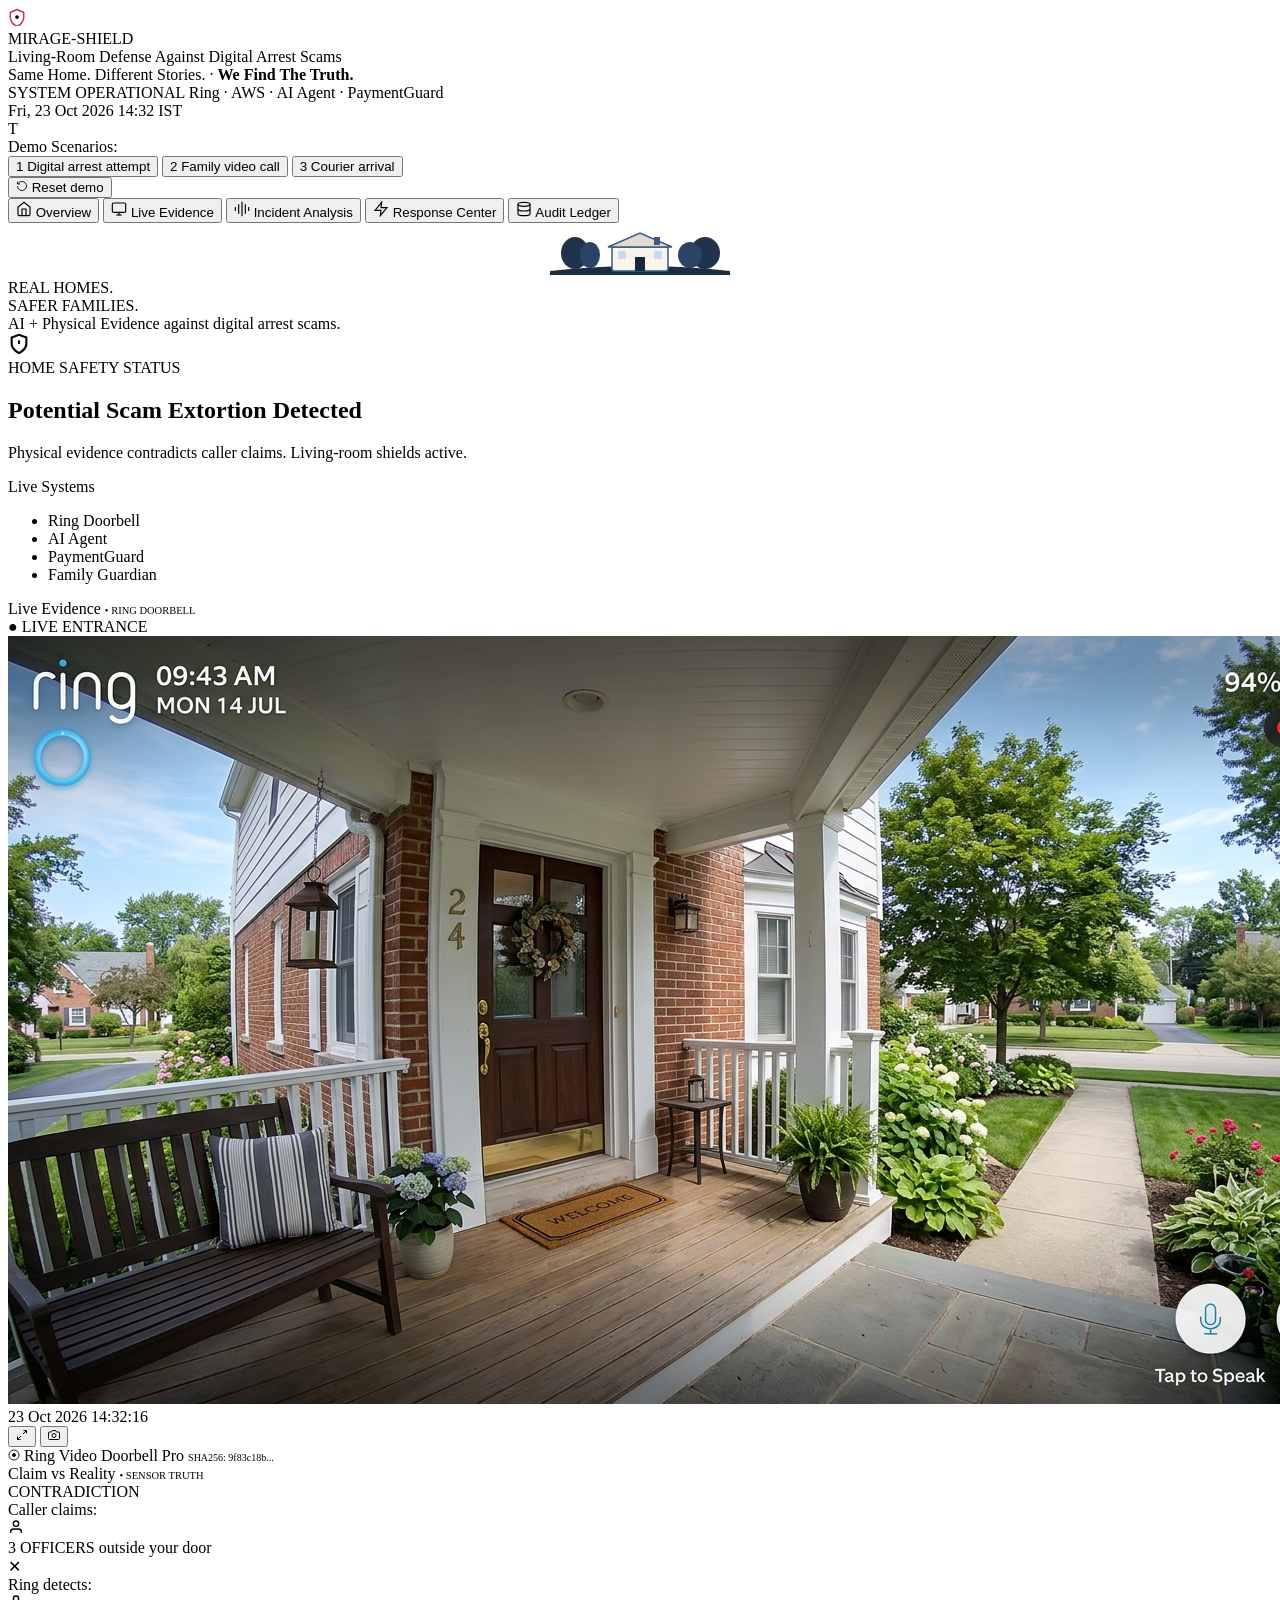
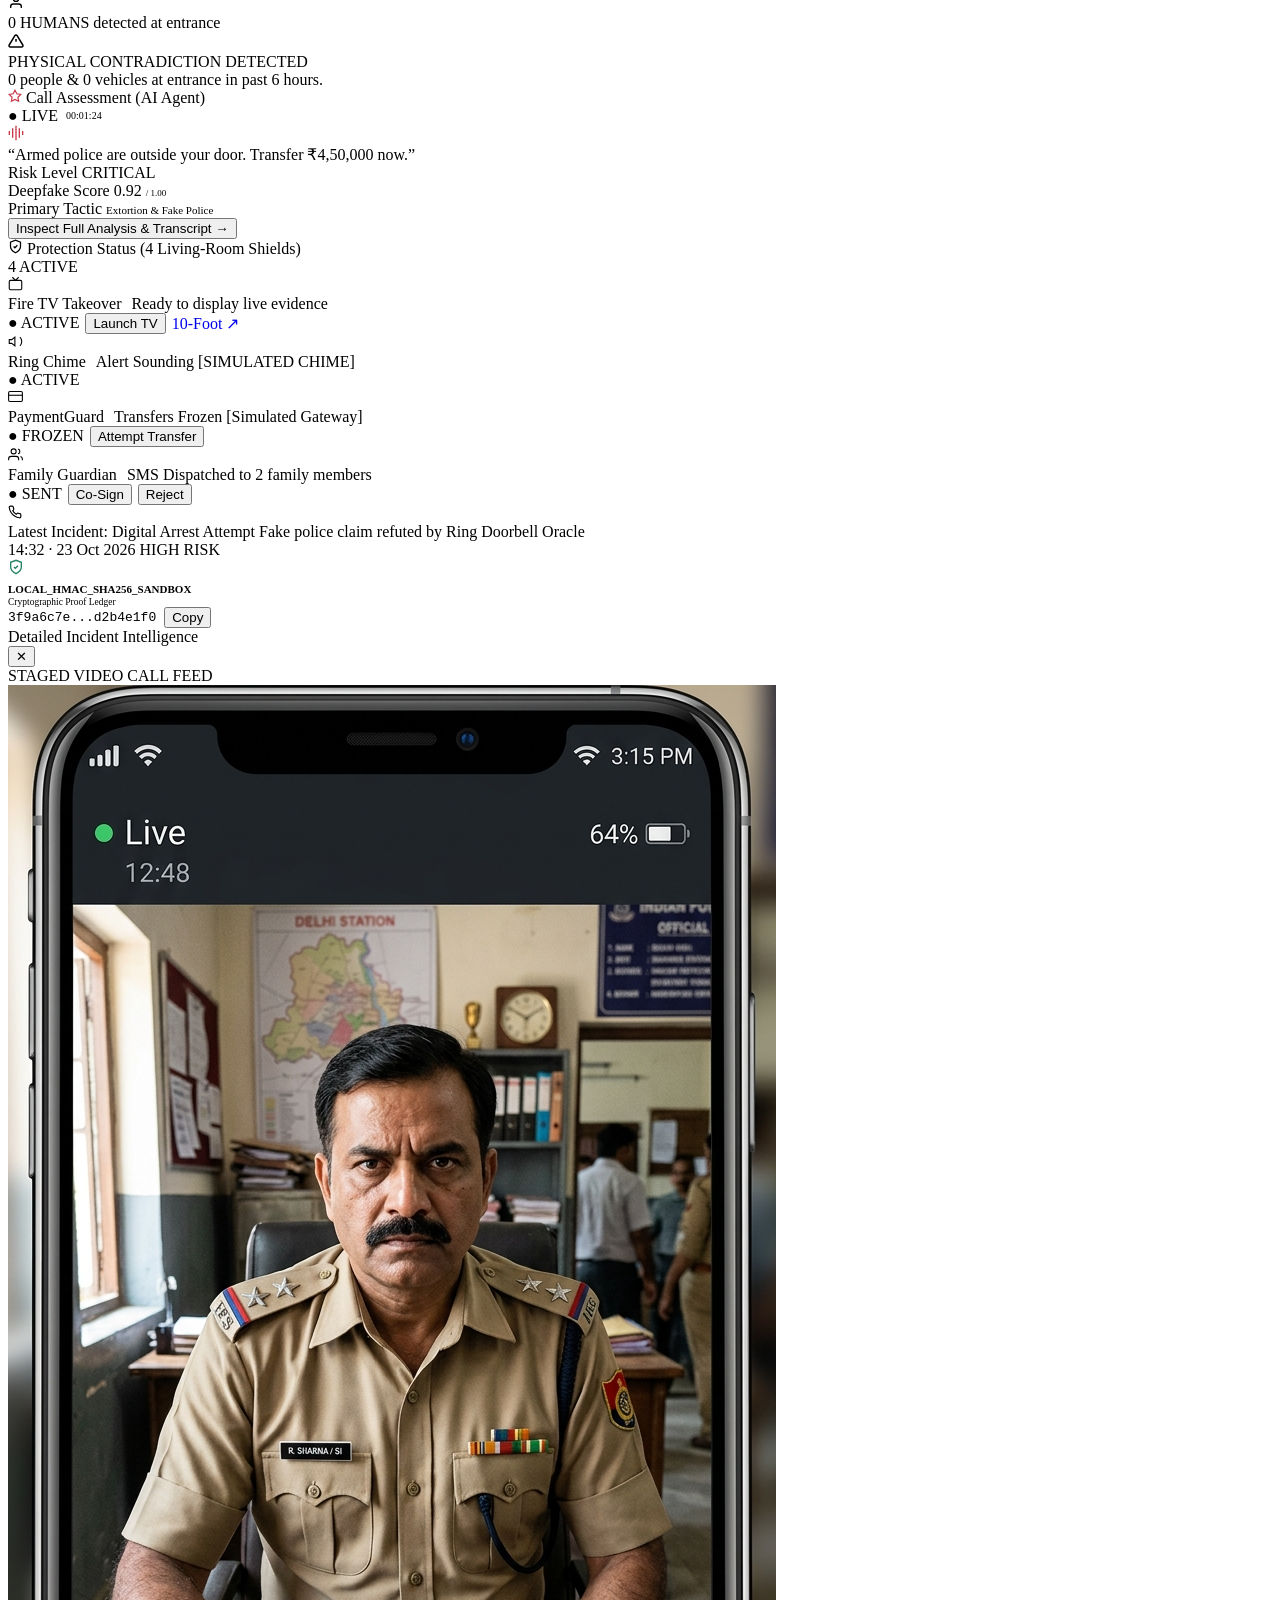
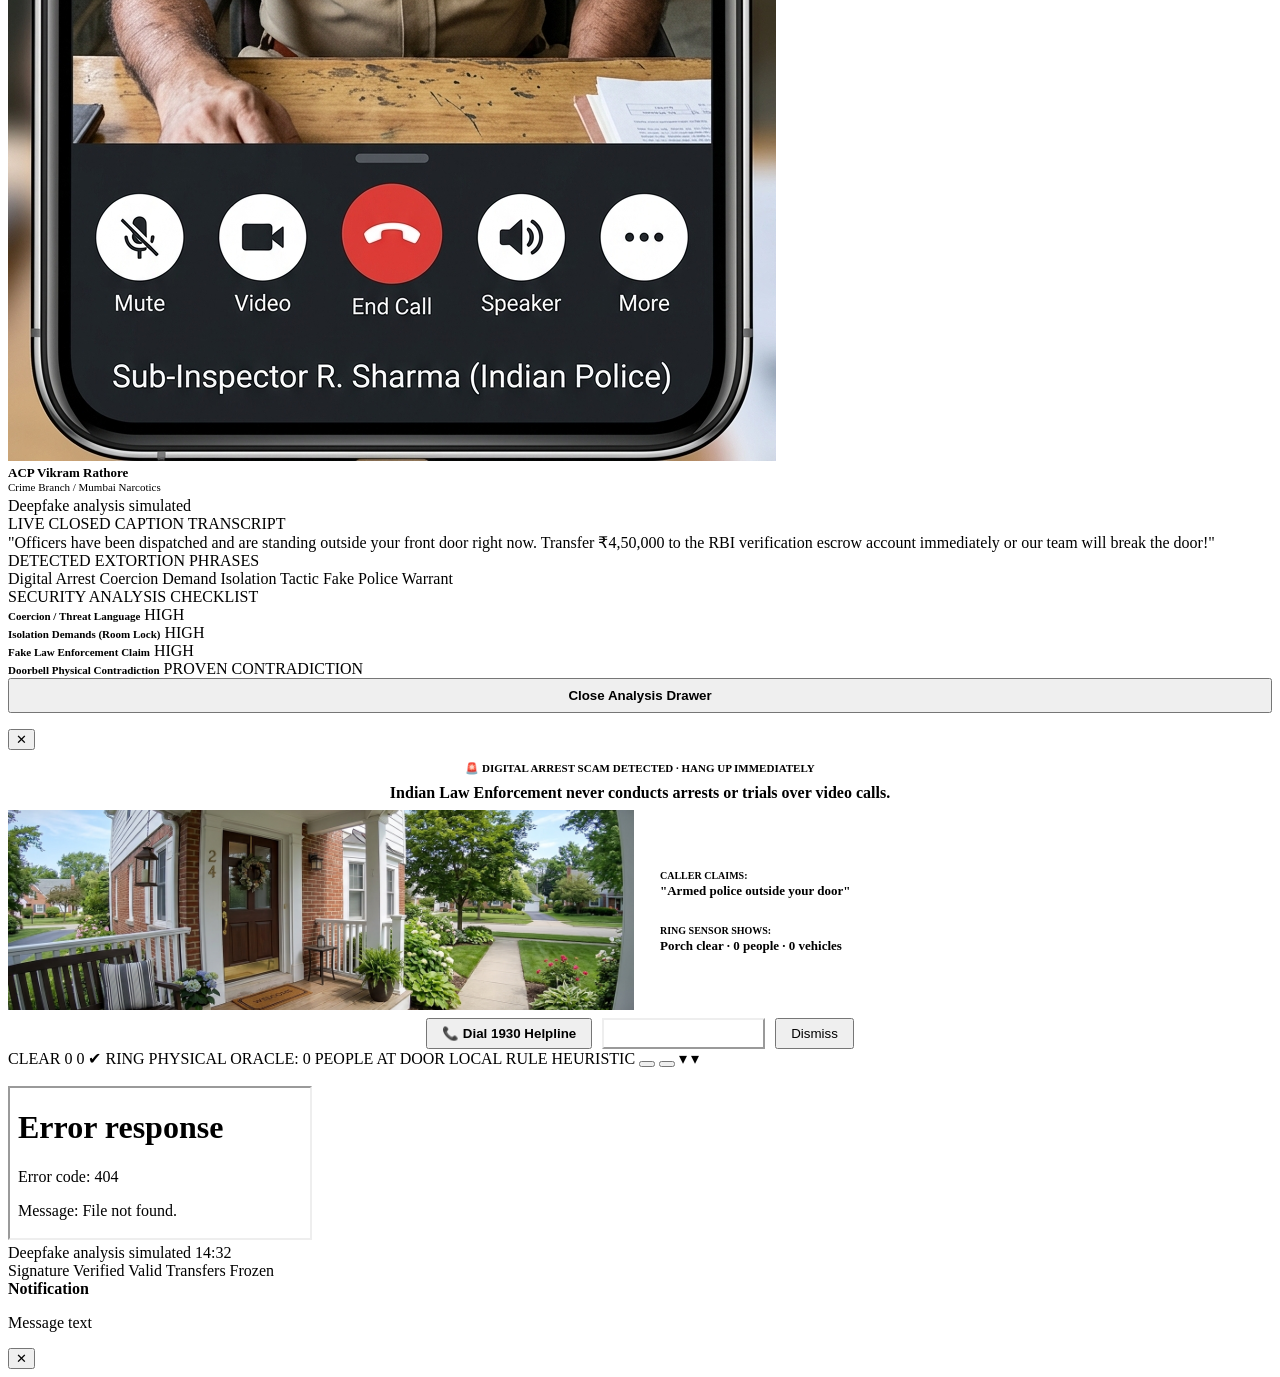
==== commit 9a315496: "made changes" ====
--- a/web_console/static/index.html
+++ b/web_console/static/index.html
@@ -6,8 +6,8 @@
   <title>MIRAGE-SHIELD | Living Room Scam Defense Console</title>
   <link rel="preconnect" href="https://fonts.googleapis.com">
   <link rel="preconnect" href="https://fonts.gstatic.com" crossorigin>
-  <link href="https://fonts.googleapis.com/css2?family=IBM+Plex+Mono:wght@400;500;600;700&family=Inter:wght@400;500;600;700&family=Space+Grotesk:wght@500;600;700&display=swap" rel="stylesheet">
-  <link rel="stylesheet" href="/console/style.css">
+  <link href="https://fonts.googleapis.com/css2?family=IBM+Plex+Mono:wght@400;500;600;700&family=Inter:wght@400;500;600;700&family=Space+Grotesk:wght@500;600;700;800&display=swap" rel="stylesheet">
+  <link rel="stylesheet" href="/console/style.css?v=warm_redesign_1">
 </head>
 <body class="console-body">
   <div class="app-shell">
@@ -17,10 +17,10 @@
       <!-- Left: Logo & Wordmark -->
       <div class="top-bar-left">
         <div class="brand-emblem-box">
-          <svg width="22" height="22" viewBox="0 0 24 24" fill="none" stroke="currentColor" stroke-width="1.75" stroke-linecap="round" stroke-linejoin="round">
-            <path d="M12 2L3 6v6c0 5.55 3.84 10.74 9 12 5.16-1.26 9-6.45 9-12V6l-9-4z" stroke="#FF304F" stroke-width="1.75"/>
-            <path d="M7 12c1.5-3 3.5-4.5 5-4.5s3.5 1.5 5 4.5c-1.5 3-3.5 4.5-5 4.5S8.5 15 7 12z" stroke="#E8F0F8" stroke-width="1.5"/>
-            <circle cx="12" cy="12" r="2" fill="#FF304F"/>
+          <svg width="18" height="18" viewBox="0 0 24 24" fill="none" stroke="currentColor" stroke-width="2" stroke-linecap="round" stroke-linejoin="round">
+            <path d="M12 2L3 6v6c0 5.55 3.84 10.74 9 12 5.16-1.26 9-6.45 9-12V6l-9-4z" stroke="#C93648" stroke-width="2"/>
+            <path d="M7 12c1.5-3 3.5-4.5 5-4.5s3.5 1.5 5 4.5c-1.5 3-3.5 4.5-5 4.5S8.5 15 7 12z" stroke="#FFFFFF" stroke-width="1.5"/>
+            <circle cx="12" cy="12" r="1.5" fill="#C93648"/>
           </svg>
         </div>
         <div class="brand-wordmark-group">
@@ -31,8 +31,9 @@
 
       <!-- Center: Distinctive Tagline -->
       <div class="top-bar-center">
-        <div class="tagline-line-1">Same Home. Different Stories.</div>
-        <div class="tagline-line-2">We Find The Truth.</div>
+        <div class="tagline-pill">
+          Same Home. Different Stories. · <strong>We Find The Truth.</strong>
+        </div>
       </div>
 
       <!-- Right: System Status, IST Clock & Avatar -->
@@ -46,7 +47,7 @@
         </div>
 
         <div class="top-ist-clock">
-          <span class="ist-date" id="ist-date">Thu, 23 Oct 2026</span>
+          <span class="ist-date" id="ist-date">Fri, 23 Oct 2026</span>
           <span class="ist-time" id="ist-time">14:32 IST</span>
         </div>
 
@@ -81,10 +82,11 @@
 
     <!-- ================= APP BODY ================= -->
     <div class="app-body">
-          <!-- ================= 2. LEFT SIDEBAR (~200px) ================= -->
+      
+      <!-- ================= 2. LEFT SIDEBAR (DEEP NAVY) ================= -->
       <aside class="sidebar">
         <nav class="sidebar-nav-list">
-          <button class="sidebar-nav-item active" type="button" onclick="document.getElementById('ring-panel').scrollIntoView({behavior:'smooth'})">
+          <button class="sidebar-nav-item active" type="button" onclick="document.getElementById('safety-hero-status').scrollIntoView({behavior:'smooth'})">
             <svg class="nav-icon" width="16" height="16" viewBox="0 0 24 24" fill="none" stroke="currentColor" stroke-width="1.75"><path d="M3 9l9-7 9 7v11a2 2 0 0 1-2 2H5a2 2 0 0 1-2-2z"/><polyline points="9 22 9 12 15 12 15 22"/></svg>
             <span>Overview</span>
           </button>
@@ -92,19 +94,15 @@
             <svg class="nav-icon" width="16" height="16" viewBox="0 0 24 24" fill="none" stroke="currentColor" stroke-width="1.75"><rect x="2" y="3" width="20" height="14" rx="2" ry="2"/><line x1="8" y1="21" x2="16" y2="21"/><line x1="12" y1="17" x2="12" y2="21"/></svg>
             <span>Live Evidence</span>
           </button>
-          <button class="sidebar-nav-item" type="button" onclick="document.getElementById('analysis-panel').scrollIntoView({behavior:'smooth'})">
+          <button class="sidebar-nav-item" type="button" onclick="toggleDetailedAnalysisDrawer(true)">
             <svg class="nav-icon" width="16" height="16" viewBox="0 0 24 24" fill="none" stroke="currentColor" stroke-width="1.75"><path d="M12 1v22"/><path d="M17 5v14"/><path d="M22 9v6"/><path d="M7 5v14"/><path d="M2 9v6"/></svg>
-            <span>Call Analysis</span>
-          </button>
-          <button class="sidebar-nav-item" type="button" onclick="document.getElementById('response-panel').scrollIntoView({behavior:'smooth'})">
+            <span>Incident Analysis</span>
+          </button>
+          <button class="sidebar-nav-item" type="button" onclick="document.getElementById('protection-section').scrollIntoView({behavior:'smooth'})">
             <svg class="nav-icon" width="16" height="16" viewBox="0 0 24 24" fill="none" stroke="currentColor" stroke-width="1.75"><polygon points="13 2 3 14 12 14 11 22 21 10 12 10 13 2"/></svg>
             <span>Response Center</span>
           </button>
-          <button class="sidebar-nav-item" type="button" onclick="document.getElementById('incidents-panel').scrollIntoView({behavior:'smooth'})">
-            <svg class="nav-icon" width="16" height="16" viewBox="0 0 24 24" fill="none" stroke="currentColor" stroke-width="1.75"><path d="M14 2H6a2 2 0 0 0-2 2v16a2 2 0 0 0 2 2h12a2 2 0 0 0 2-2V8z"/><polyline points="14 2 14 8 20 8"/><line x1="16" y1="13" x2="8" y2="13"/><line x1="16" y1="17" x2="8" y2="17"/></svg>
-            <span>Incidents</span>
-          </button>
-          <button class="sidebar-nav-item" type="button" onclick="document.getElementById('audit-panel').scrollIntoView({behavior:'smooth'})">
+          <button class="sidebar-nav-item" type="button" onclick="document.getElementById('audit-section').scrollIntoView({behavior:'smooth'})">
             <svg class="nav-icon" width="16" height="16" viewBox="0 0 24 24" fill="none" stroke="currentColor" stroke-width="1.75"><ellipse cx="12" cy="5" rx="9" ry="3"/><path d="M21 12c0 1.66-4 3-9 3s-9-1.34-9-3"/><path d="M3 5v14c0 1.66 4 3 9 3s9-1.34 9-3V5"/></svg>
             <span>Audit Ledger</span>
           </button>
@@ -112,6 +110,21 @@
 
         <!-- Sidebar Signature Block -->
         <div class="sidebar-footer-signature">
+          <div class="sidebar-house-mark">
+            <svg width="100%" height="52" viewBox="0 0 180 52" fill="none">
+              <ellipse cx="25" cy="30" rx="14" ry="16" fill="#20334D"/>
+              <ellipse cx="155" cy="30" rx="15" ry="16" fill="#20334D"/>
+              <ellipse cx="40" cy="32" rx="10" ry="13" fill="#2B4364"/>
+              <ellipse cx="140" cy="32" rx="12" ry="13" fill="#2B4364"/>
+              <path d="M0 48 Q90 38 180 48 L180 52 L0 52 Z" fill="#1C2D43"/>
+              <rect x="62" y="24" width="56" height="24" rx="2" fill="#F7F4EE" stroke="#3D597F" stroke-width="1.5"/>
+              <polygon points="58,24 90,10 122,24" fill="#E2DBD0" stroke="#3D597F" stroke-width="1.5"/>
+              <rect x="104" y="14" width="6" height="8" fill="#3D597F"/>
+              <rect x="85" y="34" width="10" height="14" rx="1" fill="#17263B"/>
+              <rect x="68" y="28" width="8" height="8" rx="1" fill="#C8DBF0"/>
+              <rect x="104" y="28" width="8" height="8" rx="1" fill="#C8DBF0"/>
+            </svg>
+          </div>
           <div class="sidebar-signature-title">REAL HOMES.<br>SAFER FAMILIES.</div>
           <div class="sidebar-signature-sub">AI + Physical Evidence against digital arrest scams.</div>
         </div>
@@ -120,18 +133,40 @@
       <!-- ================= 3. MAIN DASHBOARD VIEWPORT ================= -->
       <main class="main-viewport">
         
-        <!-- TIER 1: LIVE EVIDENCE | CLAIM VS REALITY | CALL ANALYSIS -->
-        <div class="tier-1-grid">
+        <!-- ================= A. COMPACT SAFETY STATUS BANNER ================= -->
+        <section class="safety-hero-card threat" id="safety-hero-status">
+          <div class="safety-hero-left">
+            <div class="safety-hero-icon-wrap" id="safety-hero-icon">
+              <svg width="22" height="22" viewBox="0 0 24 24" fill="none" stroke="currentColor" stroke-width="2.25"><path d="M12 22s8-4 8-10V5l-8-3-8 3v7c0 6 8 10 8 10z"/><line x1="12" y1="8" x2="12" y2="12"/><line x1="12" y1="16" x2="12.01" y2="16"/></svg>
+            </div>
+            <div class="safety-hero-copy">
+              <span class="safety-hero-eyebrow">HOME SAFETY STATUS</span>
+              <h1 class="safety-hero-title" id="safety-hero-headline">Potential Scam Extortion Detected</h1>
+              <p class="safety-hero-sub" id="safety-hero-desc">Physical evidence contradicts caller claims. Living-room shields active.</p>
+            </div>
+          </div>
+          <div class="safety-hero-right">
+            <span class="live-systems-title">Live Systems</span>
+            <ul class="live-systems-list">
+              <li><span class="status-dot green" id="dot-ring"></span> Ring Doorbell</li>
+              <li><span class="status-dot green" id="dot-agent"></span> AI Agent</li>
+              <li><span class="status-dot red" id="dot-guard"></span> PaymentGuard</li>
+              <li><span class="status-dot green" id="dot-family"></span> Family Guardian</li>
+            </ul>
+          </div>
+        </section>
+
+        <!-- ================= B. MAIN EVIDENCE WORKSPACE (2-COLUMN HERO) ================= -->
+        <div class="evidence-workspace-grid">
           
-          <!-- PANEL 1: LIVE EVIDENCE (RING DOORBELL) -->
-          <section class="dashboard-card" id="ring-panel">
+          <!-- LEFT (60%): LIVE EVIDENCE (RING DOORBELL) -->
+          <section class="dashboard-card evidence-camera-card" id="ring-panel">
             <div class="card-header-row">
               <div class="card-title-group">
-                <span class="section-headline-bar"></span>
                 <span>Live Evidence</span>
-                <span style="color:var(--muted); font-size:10px;">• RING DOORBELL</span>
-              </div>
-              <span class="badge-pill-live" id="ring-oracle-status-badge">● LIVE</span>
+                <span style="color:var(--text-muted); font-size:10.5px; font-weight:500;">• RING DOORBELL</span>
+              </div>
+              <span class="card-header-badge badge-live" id="ring-oracle-status-badge">● LIVE ENTRANCE</span>
             </div>
 
             <div class="evidence-media-wrap">
@@ -154,16 +189,18 @@
                 <svg width="12" height="12" viewBox="0 0 24 24" fill="none" stroke="currentColor" stroke-width="1.75"><circle cx="12" cy="12" r="10"/><circle cx="12" cy="12" r="3" fill="currentColor"/></svg>
                 <span>Ring Video Doorbell Pro</span>
               </span>
-              <span style="font-family:var(--font-mono); font-size:9.5px; color:var(--muted);" id="door-hash-pill">SHA256: 9f83c18b...</span>
+              <span style="font-family:var(--font-mono); font-size:10px; color:var(--text-muted);" id="door-hash-pill">SHA256: 9f83c18b...</span>
             </div>
           </section>
 
-          <!-- PANEL 2: CLAIM VS REALITY -->
+          <!-- RIGHT (40%): CLAIM VS REALITY -->
           <section class="dashboard-card claim-reality-card">
             <div class="card-header-row">
               <div class="card-title-group">
                 <span>Claim vs Reality</span>
-              </div>
+                <span style="color:var(--text-muted); font-size:10.5px; font-weight:500;">• SENSOR TRUTH</span>
+              </div>
+              <span class="card-header-badge badge-threat">CONTRADICTION</span>
             </div>
 
             <!-- Caller Claims -->
@@ -180,7 +217,9 @@
               </div>
             </div>
 
-            <div class="cvs-divider-line"></div>
+            <div class="cvs-connector-divider">
+              <div class="cvs-circle-x">✕</div>
+            </div>
 
             <!-- Ring Detects -->
             <div class="cvs-block ring-truth">
@@ -191,357 +230,245 @@
                 </div>
                 <div class="cvs-metric-group">
                   <span class="cvs-number"><span id="r-human-count">0</span> HUMANS</span>
-                  <span class="cvs-sub">detected</span>
-                </div>
-              </div>
-            </div>
-
-            <!-- PHYSICAL CONTRADICTION DETECTED - WITH HERO GLOW -->
+                  <span class="cvs-sub">detected at entrance</span>
+                </div>
+              </div>
+            </div>
+
+            <!-- PHYSICAL CONTRADICTION DETECTED -->
             <div class="contradiction-glow-box" id="oracle-verdict-callout">
-              <svg class="contra-ico" width="18" height="18" viewBox="0 0 24 24" fill="none" stroke="currentColor" stroke-width="2"><path d="M10.29 3.86L1.82 18a2 2 0 0 0 1.71 3h16.94a2 2 0 0 0 1.71-3L13.71 3.86a2 2 0 0 0-3.42 0z"/><line x1="12" y1="9" x2="12" y2="13"/><line x1="12" y1="17" x2="12.01" y2="17"/></svg>
+              <svg width="16" height="16" viewBox="0 0 24 24" fill="none" stroke="currentColor" stroke-width="2.25" style="margin-top:1px;"><path d="M10.29 3.86L1.82 18a2 2 0 0 0 1.71 3h16.94a2 2 0 0 0 1.71-3L13.71 3.86a2 2 0 0 0-3.42 0z"/><line x1="12" y1="9" x2="12" y2="13"/><line x1="12" y1="17" x2="12.01" y2="17"/></svg>
               <div>
                 <div class="contra-headline">PHYSICAL CONTRADICTION DETECTED</div>
                 <div class="contra-sub" id="oracle-contradiction-desc">0 people & 0 vehicles at entrance in past 6 hours.</div>
               </div>
-              <span class="callout-badge" style="display:none;"></span>
             </div>
           </section>
-
-          <!-- PANEL 3: CALL ANALYSIS (AI AGENT) -->
-          <section class="dashboard-card call-analysis-card" id="analysis-panel">
+        </div>
+
+        <!-- ================= C & D. LOWER TIER (INCIDENT ASSESSMENT & COMPACT PROTECTION) ================= -->
+        <div class="lower-tier-grid">
+          
+          <!-- LEFT: CONCISE INCIDENT ANALYSIS -->
+          <section class="dashboard-card concise-analysis-card" id="analysis-panel">
             <div class="card-header-row">
               <div class="card-title-group">
-                <svg width="14" height="14" viewBox="0 0 24 24" fill="none" stroke="#FF304F" stroke-width="2"><polygon points="12 2 15.09 8.26 22 9.27 17 14.14 18.18 21.02 12 17.77 5.82 21.02 7 14.14 2 9.27 8.91 8.26 12 2"/></svg>
-                <span>Call Analysis (AI Agent)</span>
+                <svg width="14" height="14" viewBox="0 0 24 24" fill="none" stroke="#C93648" stroke-width="2"><polygon points="12 2 15.09 8.26 22 9.27 17 14.14 18.18 21.02 12 17.77 5.82 21.02 7 14.14 2 9.27 8.91 8.26 12 2"/></svg>
+                <span>Call Assessment (AI Agent)</span>
               </div>
               <div style="display:flex; align-items:center; gap:8px;">
-                <span class="badge-pill-threat" id="call-status-badge">● LIVE</span>
-                <span style="font-family:var(--font-mono); font-size:10px; color:var(--text-2);" id="call-duration-timer">00:01:24</span>
-              </div>
-            </div>
-
-            <!-- Quote Snippet with Audio Icon -->
-            <div class="transcript-quote-box">
-              <svg class="quote-waveform-ico" width="18" height="18" viewBox="0 0 24 24" fill="none" stroke="currentColor" stroke-width="2"><path d="M12 1v22M17 5v14M22 9v6M7 5v14M2 9v6"/></svg>
-              <div class="quote-text" id="transcript-quote">
+                <span class="card-header-badge badge-threat" id="call-status-badge">● LIVE</span>
+                <span style="font-family:var(--font-mono); font-size:10px; color:var(--text-secondary);" id="call-duration-timer">00:01:24</span>
+              </div>
+            </div>
+
+            <!-- Quote Snippet with Waveform -->
+            <div class="quote-snippet-box">
+              <svg width="16" height="16" viewBox="0 0 24 24" fill="none" stroke="#C93648" stroke-width="2"><path d="M12 1v22M17 5v14M22 9v6M7 5v14M2 9v6"/></svg>
+              <div class="quote-snippet-text" id="transcript-quote">
                 “Armed police are outside your door. Transfer ₹4,50,000 now.”
               </div>
-              <svg width="34" height="34" viewBox="0 0 36 36" fill="none" stroke="#FF304F" stroke-width="1.2" opacity="0.8">
-                <circle cx="18" cy="18" r="14" stroke-dasharray="2 2"/>
-                <circle cx="14" cy="15" r="2"/>
-                <circle cx="22" cy="15" r="2"/>
-                <path d="M14 23c2 2 6 2 8 0"/>
-              </svg>
-            </div>
-
-            <!-- Threat Tag Chips -->
-            <div class="threat-chips-bar" id="detected-phrases-list">
-              <span class="threat-chip">Digital Arrest</span>
-              <span class="threat-chip">Coercion</span>
-              <span class="threat-chip">Isolation Tactic</span>
-              <span class="threat-chip">Fake Authority</span>
-            </div>
-
-            <!-- Tab Row -->
-            <div class="analysis-tab-row">
-              <div class="tab-group-left">
-                <button class="ana-tab-btn" type="button" onclick="toggleVictimPhoneDrawer(true)">Transcript</button>
-                <button class="ana-tab-btn active" type="button">Analysis</button>
-                <button class="ana-tab-btn" type="button">Indicators</button>
-              </div>
-              <button class="phone-view-toggle-btn" type="button" onclick="toggleVictimPhoneDrawer()">
-                📱 Phone Screen
-              </button>
-            </div>
-
-            <!-- Analysis Split View: Checklist + Deepfake Score -->
-            <div class="analysis-split-view">
-              <!-- Left: 4 Checklist items -->
-              <div class="coercion-checklist">
-                <div class="checklist-item">
-                  <div class="checklist-left">
-                    <svg class="check-ico-danger" width="13" height="13" viewBox="0 0 24 24" fill="none" stroke="currentColor" stroke-width="2"><circle cx="12" cy="12" r="10"/><path d="m9 12 2 2 4-4"/></svg>
-                    <div class="check-text-group">
-                      <span class="check-title">Coercion / Threat Language</span>
-                      <span class="check-sub">Detected (arrest, immediate action)</span>
-                    </div>
-                  </div>
-                  <span class="severity-pill-high" id="coercion-score-badge">HIGH</span>
-                </div>
-
-                <div class="checklist-item">
-                  <div class="checklist-left">
-                    <svg class="check-ico-danger" width="13" height="13" viewBox="0 0 24 24" fill="none" stroke="currentColor" stroke-width="2"><circle cx="12" cy="12" r="10"/><path d="m9 12 2 2 4-4"/></svg>
-                    <div class="check-text-group">
-                      <span class="check-title">Isolation Language</span>
-                      <span class="check-sub">Detected (stay in room, don't tell anyone)</span>
-                    </div>
-                  </div>
-                  <span class="severity-pill-high">HIGH</span>
-                </div>
-
-                <div class="checklist-item">
-                  <div class="checklist-left">
-                    <svg class="check-ico-danger" width="13" height="13" viewBox="0 0 24 24" fill="none" stroke="currentColor" stroke-width="2"><circle cx="12" cy="12" r="10"/><path d="m9 12 2 2 4-4"/></svg>
-                    <div class="check-text-group">
-                      <span class="check-title">Fake Authority Claim</span>
-                      <span class="check-sub">Detected (police, customs, RBI)</span>
-                    </div>
-                  </div>
-                  <span class="severity-pill-high">HIGH</span>
-                </div>
-
-                <div class="checklist-item">
-                  <div class="checklist-left">
-                    <svg class="check-ico-danger" width="13" height="13" viewBox="0 0 24 24" fill="none" stroke="currentColor" stroke-width="2"><circle cx="12" cy="12" r="10"/><path d="m9 12 2 2 4-4"/></svg>
-                    <div class="check-text-group">
-                      <span class="check-title">Suspicious Script Pattern</span>
-                      <span class="check-sub">Matches known scam templates</span>
-                    </div>
-                  </div>
-                  <span class="severity-pill-high">HIGH</span>
-                </div>
-              </div>
-
-              <!-- Right: Deepfake Hero Score & Waveform -->
-              <div class="deepfake-subpanel">
-                <div>
-                  <div class="df-title">Deepfake Score (face + voice)</div>
-                  <div class="df-hero-score"><span id="df-score-number">0.92</span> <span>/ 1.00</span></div>
-                  <div class="df-progress-track">
-                    <div class="df-progress-bar" id="df-progress-bar"></div>
-                  </div>
-                  <div class="df-sublabel">Likely AI-generated or spoofed</div>
-                  <div class="honest-scope-chip" id="deepfake-tag">
-                    <span id="df-percentage">Deepfake analysis simulated</span>
-                  </div>
-                </div>
-
-                <div class="live-audio-waveform-row" id="waveform-bar">
-                  <div class="audio-bars-anim">
-                    <span class="bar"></span><span class="bar"></span><span class="bar"></span>
-                    <span class="bar"></span><span class="bar"></span><span class="bar"></span>
-                  </div>
-                  <span class="live-trans-tag">Live Transcription</span>
-                </div>
-              </div>
-            </div>
+            </div>
+
+            <!-- Key Metrics Strip -->
+            <div class="analysis-key-metrics">
+              <div class="key-metric-item">
+                <span class="key-metric-label">Risk Level</span>
+                <span class="key-metric-value" style="color:var(--red);" id="coercion-score-badge">CRITICAL</span>
+              </div>
+              <div class="key-metric-item">
+                <span class="key-metric-label">Deepfake Score</span>
+                <span class="key-metric-value"><span id="df-score-number">0.92</span> <span style="font-size:9px; color:var(--text-muted);">/ 1.00</span></span>
+              </div>
+              <div class="key-metric-item">
+                <span class="key-metric-label">Primary Tactic</span>
+                <span class="key-metric-value" style="font-size:11px;">Extortion & Fake Police</span>
+              </div>
+            </div>
+
+            <button class="inspect-analysis-btn" type="button" onclick="toggleDetailedAnalysisDrawer(true)">
+              <span>Inspect Full Analysis & Transcript →</span>
+            </button>
           </section>
-        </div>
-
-        <!-- TIER 2: AUTOMATED RESPONSE (4 LIVING-ROOM SHIELDS) -->
-        <section class="response-row-container" id="response-panel">
-          <div class="section-headline-row">
-            <span class="section-headline-bar"></span>
-            <span>Automated Response (4 Living-Room Shields)</span>
-          </div>
-
-          <div class="response-deck">
-            <!-- MODULE 1: FIRE TV -->
-            <div class="response-module-card">
-              <div class="module-header">
-                <div class="module-id-group">
-                  <svg class="module-ico" width="16" height="16" viewBox="0 0 24 24" fill="none" stroke="currentColor" stroke-width="1.75"><rect x="2" y="7" width="20" height="15" rx="2" ry="2"/><polyline points="17 2 12 7 7 2"/></svg>
-                  <span class="module-name">FIRE TV</span>
-                </div>
-                <span class="module-status-chip ready" id="tv-status-chip">● READY</span>
-              </div>
-              <div class="module-action-title" id="tv-takeover-title">Takeover Ready</div>
-              <p class="module-desc" id="tv-takeover-subtitle">Display alert with live evidence & 1930 helpline. Fire TV Simulator (Vega OS)</p>
-              <div class="module-actions-row">
-                <button class="module-btn-subtle" type="button" onclick="openTakeoverModal()">Launch TV Overlay</button>
-                <a href="/firetv" target="_blank" class="module-btn-subtle" style="text-align:center; text-decoration:none;">10-Foot View ↗</a>
-              </div>
-            </div>
-
-            <!-- MODULE 2: RING CHIME -->
-            <div class="response-module-card">
-              <div class="module-header">
-                <div class="module-id-group">
-                  <svg class="module-ico" width="16" height="16" viewBox="0 0 24 24" fill="none" stroke="currentColor" stroke-width="1.75"><polygon points="11 5 6 9 2 9 2 15 6 15 11 19 11 5"/><path d="M19.07 4.93a10 10 0 0 1 0 14.14"/><path d="M15.54 8.46a5 5 0 0 1 0 7.07"/></svg>
-                  <span class="module-name">RING CHIME</span>
-                </div>
-                <span class="module-status-chip ready" id="chime-chip">● READY</span>
-              </div>
-              <div class="module-action-title" id="r-chime-status">Alert Queued</div>
-              <p class="module-desc">Play urgent security alert on scam detection. [SIMULATED CHIME]</p>
-              <div class="module-actions-row">
-                <span style="font-size:9.5px; color:var(--muted); line-height:22px;">Synced with living room chime</span>
-              </div>
-            </div>
-
-            <!-- MODULE 3: PAYMENTGUARD -->
-            <div class="response-module-card">
-              <div class="module-header">
-                <div class="module-id-group">
-                  <svg class="module-ico" width="16" height="16" viewBox="0 0 24 24" fill="none" stroke="currentColor" stroke-width="1.75"><rect x="1" y="4" width="22" height="16" rx="2" ry="2"/><line x1="1" y1="10" x2="23" y2="10"/></svg>
-                  <span class="module-name">PAYMENTGUARD</span>
-                </div>
-                <span class="module-status-chip active" id="bank-frozen-badge">● ACTIVE</span>
-              </div>
-              <div class="module-action-title alert">Transfers Frozen</div>
-              <p class="module-desc" id="payment-status-display">Outgoing UPI/bank transfers blocked immediately. [Simulated Gateway]</p>
-              <div class="module-actions-row">
-                <button class="module-btn-subtle" id="btn-attempt-payment" type="button" onclick="attemptPayment()">Attempt Payment</button>
-              </div>
-            </div>
-
-            <!-- MODULE 4: FAMILY GUARDIAN -->
-            <div class="response-module-card">
-              <div class="module-header">
-                <div class="module-id-group">
-                  <svg class="module-ico" width="16" height="16" viewBox="0 0 24 24" fill="none" stroke="currentColor" stroke-width="1.75"><path d="M17 21v-2a4 4 0 0 0-4-4H5a4 4 0 0 0-4 4v2"/><circle cx="9" cy="7" r="4"/><path d="M23 21v-2a4 4 0 0 0-3-3.87"/><path d="M16 3.13a4 4 0 0 1 0 7.75"/></svg>
-                  <span class="module-name">FAMILY GUARDIAN</span>
-                </div>
-                <span class="module-status-chip sent" id="family-status-badge">● SENT</span>
-              </div>
-              <div class="module-action-title">SMS Alert</div>
-              <p class="module-desc" id="family-sms-body">Alert sent to 2 family members with incident details. SIMULATED SMS</p>
-              <div class="module-actions-row">
-                <button class="module-btn-subtle" id="btn-approve-cosign" type="button" onclick="approveCosign()">Family Co-Sign</button>
-                <button class="module-btn-subtle" id="btn-reject-cosign" type="button" onclick="rejectPayment()">Reject</button>
-              </div>
-              <div style="font-size:9px; color:var(--muted); margin-top:2px;" id="cosign-result-text">Current Status: Transfers Frozen by Policy</div>
-            </div>
-          </div>
-        </section>
-
-        <!-- TIER 3: RECENT INCIDENTS | AUDIT & INTEGRITY -->
-        <div class="tier-3-grid">
-          
-          <!-- LEFT: RECENT INCIDENTS -->
-          <section class="incidents-card" id="incidents-panel">
-            <div class="incidents-header-row">
-              <div class="card-title-group">
-                <span class="section-headline-bar"></span>
-                <span>Recent Incidents →</span>
-              </div>
-              <span style="font-size:10px; color:var(--muted); cursor:pointer;">View all →</span>
-            </div>
-
-            <div class="incidents-table" id="incidents-table-body">
-              <!-- Dynamically populated or rendered -->
-              <div class="incident-row">
-                <div class="inc-ico-circle red">
-                  <svg width="12" height="12" viewBox="0 0 24 24" fill="none" stroke="currentColor" stroke-width="2"><path d="M22 16.92v3a2 2 0 0 1-2.18 2 19.79 19.79 0 0 1-8.63-3.07 19.5 19.5 0 0 1-6-6 19.79 19.79 0 0 1-3.07-8.67A2 2 0 0 1 4.11 2h3a2 2 0 0 1 2 1.72 12.84 12.84 0 0 0 .7 2.81 2 2 0 0 1-.45 2.11L8.09 9.91a16 16 0 0 0 6 6l1.27-1.27a2 2 0 0 1 2.11-.45 12.84 12.84 0 0 0 2.81.7A2 2 0 0 1 22 16.92z"/></svg>
-                </div>
-                <div class="inc-main">
-                  <span class="inc-title">Digital arrest attempt</span>
-                  <span class="inc-sub">Scam call with fake police claim</span>
-                </div>
-                <span class="inc-time">14:32<br>23 Oct 2026</span>
-                <span class="inc-badge-pill danger">HIGH RISK</span>
-                <span class="inc-meta-ring">Ring: 0 humans</span>
-                <span class="inc-meta-extra">Deepfake: 0.92</span>
-                <span class="inc-arrow">›</span>
-              </div>
-
-              <div class="incident-row">
-                <div class="inc-ico-circle green">
-                  <svg width="12" height="12" viewBox="0 0 24 24" fill="none" stroke="currentColor" stroke-width="2"><polygon points="23 7 16 12 23 17 23 7"/><rect x="1" y="5" width="15" height="14" rx="2" ry="2"/></svg>
-                </div>
-                <div class="inc-main">
-                  <span class="inc-title">Family video call</span>
-                  <span class="inc-sub">Sister video call (Chennai)</span>
-                </div>
-                <span class="inc-time">13:08<br>23 Oct 2026</span>
-                <span class="inc-badge-pill safe">VERIFIED SAFE</span>
-                <span class="inc-meta-ring">Ring: 1 human</span>
-                <span class="inc-meta-extra">Normal call</span>
-                <span class="inc-arrow">›</span>
-              </div>
-
-              <div class="incident-row">
-                <div class="inc-ico-circle blue">
-                  <svg width="12" height="12" viewBox="0 0 24 24" fill="none" stroke="currentColor" stroke-width="2"><rect x="1" y="3" width="15" height="13"/><polygon points="16 8 20 8 23 11 23 16 16 16 16 8"/><circle cx="5.5" cy="18.5" r="2.5"/><circle cx="18.5" cy="18.5" r="2.5"/></svg>
-                </div>
-                <div class="inc-main">
-                  <span class="inc-title">Courier arrival</span>
-                  <span class="inc-sub">Amazon delivery (package detected)</span>
-                </div>
-                <span class="inc-time">12:41<br>23 Oct 2026</span>
-                <span class="inc-badge-pill delivery">VERIFIED DELIVERY</span>
-                <span class="inc-meta-ring">Ring: 1 human</span>
-                <span class="inc-meta-extra">Package detected</span>
-                <span class="inc-arrow">›</span>
-              </div>
-            </div>
-          </section>
-
-          <!-- RIGHT: AUDIT & INTEGRITY -->
-          <section class="audit-integrity-card" id="audit-panel">
+
+          <!-- RIGHT: COMPACT PROTECTION STATUS -->
+          <section class="dashboard-card compact-protection-card" id="protection-section">
             <div class="card-header-row">
               <div class="card-title-group">
-                <span class="section-headline-bar"></span>
-                <span>Audit & Integrity</span>
-              </div>
-            </div>
-
-            <div class="audit-lead-box">
-              <svg class="audit-shield-ico" width="22" height="22" viewBox="0 0 24 24" fill="none" stroke="currentColor" stroke-width="2"><path d="M12 22s8-4 8-10V5l-8-3-8 3v7c0 6 8 10 8 10z"/><polyline points="9 12 11 14 15 10"/></svg>
-              <div class="audit-lead-text">
-                <span class="audit-system-title" id="audit-system-mode">LOCAL_HMAC_SHA256_SANDBOX</span>
-                <span class="audit-system-sub">All events are cryptographically signed and stored in immutable ledger.</span>
-              </div>
-            </div>
-
-            <div class="audit-hash-container">
-              <span class="audit-hash-header">Latest Event Hash</span>
-              <div class="audit-hash-row">
-                <code class="audit-hash-code" id="kms-sig-display">3f9a6c7e...d2b4e1f0</code>
-                <button class="copy-hash-btn" id="btn-copy-hash" type="button" title="Copy to clipboard" onclick="copyAuditHash()">
-                  <svg width="14" height="14" viewBox="0 0 24 24" fill="none" stroke="currentColor" stroke-width="2"><rect x="9" y="9" width="13" height="13" rx="2" ry="2"/><path d="M5 15H4a2 2 0 0 1-2-2V4a2 2 0 0 1 2-2h9a2 2 0 0 1 2 2v1"/></svg>
-                </button>
-              </div>
-            </div>
-
-            <div class="audit-footer-row">
-              <span style="color:var(--green); font-size:9.5px; font-weight:600;" id="verify-status-text">Signature Verified Valid</span>
-              <a href="#" class="audit-ledger-link" onclick="toggleDiagnosticsTray(); return false;">Open full evidence ledger →</a>
+                <svg width="15" height="15" viewBox="0 0 24 24" fill="none" stroke="currentColor" stroke-width="2"><path d="M12 22s8-4 8-10V5l-8-3-8 3v7c0 6 8 10 8 10z"/><polyline points="9 12 11 14 15 10"/></svg>
+                <span>Protection Status (4 Living-Room Shields)</span>
+              </div>
+              <span class="card-header-badge badge-threat">4 ACTIVE</span>
+            </div>
+
+            <div class="protection-rows-group">
+              <!-- ROW 1: FIRE TV -->
+              <div class="protection-compact-row">
+                <div class="prot-left-group">
+                  <svg width="15" height="15" viewBox="0 0 24 24" fill="none" stroke="currentColor" stroke-width="1.75"><rect x="2" y="7" width="20" height="15" rx="2" ry="2"/><polyline points="17 2 12 7 7 2"/></svg>
+                  <div>
+                    <span class="prot-row-title">Fire TV Takeover</span>
+                    <span class="prot-row-desc" id="tv-takeover-title" style="margin-left:6px; color:var(--text-secondary);">Ready to display live evidence</span>
+                  </div>
+                </div>
+                <div style="display:flex; align-items:center; gap:6px;">
+                  <span class="prot-pill active" id="tv-status-chip">● ACTIVE</span>
+                  <button class="prot-action-btn" type="button" onclick="openTakeoverModal()">Launch TV</button>
+                  <a href="/firetv" target="_blank" class="prot-action-btn" style="text-decoration:none;">10-Foot ↗</a>
+                </div>
+              </div>
+
+              <!-- ROW 2: RING CHIME -->
+              <div class="protection-compact-row">
+                <div class="prot-left-group">
+                  <svg width="15" height="15" viewBox="0 0 24 24" fill="none" stroke="currentColor" stroke-width="1.75"><polygon points="11 5 6 9 2 9 2 15 6 15 11 19 11 5"/><path d="M19.07 4.93a10 10 0 0 1 0 14.14"/></svg>
+                  <div>
+                    <span class="prot-row-title">Ring Chime</span>
+                    <span class="prot-row-desc" id="r-chime-status" style="margin-left:6px; color:var(--text-secondary);">Alert Sounding [SIMULATED CHIME]</span>
+                  </div>
+                </div>
+                <span class="prot-pill active" id="chime-chip">● ACTIVE</span>
+              </div>
+
+              <!-- ROW 3: PAYMENTGUARD -->
+              <div class="protection-compact-row">
+                <div class="prot-left-group">
+                  <svg width="15" height="15" viewBox="0 0 24 24" fill="none" stroke="currentColor" stroke-width="1.75"><rect x="1" y="4" width="22" height="16" rx="2" ry="2"/><line x1="1" y1="10" x2="23" y2="10"/></svg>
+                  <div>
+                    <span class="prot-row-title">PaymentGuard</span>
+                    <span class="prot-row-desc" id="payment-status-display" style="margin-left:6px; color:var(--text-secondary);">Transfers Frozen [Simulated Gateway]</span>
+                  </div>
+                </div>
+                <div style="display:flex; align-items:center; gap:6px;">
+                  <span class="prot-pill active" id="bank-frozen-badge">● FROZEN</span>
+                  <button class="prot-action-btn" id="btn-attempt-payment" type="button" onclick="attemptPayment()">Attempt Transfer</button>
+                </div>
+              </div>
+
+              <!-- ROW 4: FAMILY GUARDIAN -->
+              <div class="protection-compact-row">
+                <div class="prot-left-group">
+                  <svg width="15" height="15" viewBox="0 0 24 24" fill="none" stroke="currentColor" stroke-width="1.75"><path d="M17 21v-2a4 4 0 0 0-4-4H5a4 4 0 0 0-4 4v2"/><circle cx="9" cy="7" r="4"/><path d="M23 21v-2a4 4 0 0 0-3-3.87"/><path d="M16 3.13a4 4 0 0 1 0 7.75"/></svg>
+                  <div>
+                    <span class="prot-row-title">Family Guardian</span>
+                    <span class="prot-row-desc" id="family-sms-body" style="margin-left:6px; color:var(--text-secondary);">SMS Dispatched to 2 family members</span>
+                  </div>
+                </div>
+                <div style="display:flex; align-items:center; gap:6px;">
+                  <span class="prot-pill active" id="family-status-badge">● SENT</span>
+                  <button class="prot-action-btn" id="btn-approve-cosign" type="button" onclick="approveCosign()">Co-Sign</button>
+                  <button class="prot-action-btn" id="btn-reject-cosign" type="button" onclick="rejectPayment()">Reject</button>
+                </div>
+              </div>
             </div>
           </section>
+        </div>
+
+        <!-- ================= E. RESTRAINED RECENT ACTIVITY & AUDIT STRIP ================= -->
+        <div class="recent-activity-strip" id="audit-section">
+          
+          <!-- Recent Activity Strip -->
+          <div class="activity-strip-card">
+            <div class="activity-strip-left">
+              <div class="activity-ico-circle">
+                <svg width="14" height="14" viewBox="0 0 24 24" fill="none" stroke="currentColor" stroke-width="2"><path d="M22 16.92v3a2 2 0 0 1-2.18 2 19.79 19.79 0 0 1-8.63-3.07 19.5 19.5 0 0 1-6-6 19.79 19.79 0 0 1-3.07-8.67A2 2 0 0 1 4.11 2h3a2 2 0 0 1 2 1.72 12.84 12.84 0 0 0 .7 2.81 2 2 0 0 1-.45 2.11L8.09 9.91a16 16 0 0 0 6 6l1.27-1.27a2 2 0 0 1 2.11-.45 12.84 12.84 0 0 0 2.81.7A2 2 0 0 1 22 16.92z"/></svg>
+              </div>
+              <div class="activity-main-text">
+                <span class="activity-headline">Latest Incident: Digital Arrest Attempt</span>
+                <span class="activity-sub">Fake police claim refuted by Ring Doorbell Oracle</span>
+              </div>
+            </div>
+            <div class="activity-strip-right">
+              <span class="strip-time">14:32 · 23 Oct 2026</span>
+              <span class="card-header-badge badge-threat">HIGH RISK</span>
+            </div>
+          </div>
+
+          <!-- Audit & Integrity Strip -->
+          <div class="audit-strip-card">
+            <div class="audit-strip-left">
+              <svg width="16" height="16" viewBox="0 0 24 24" fill="none" stroke="#248365" stroke-width="2"><path d="M12 22s8-4 8-10V5l-8-3-8 3v7c0 6 8 10 8 10z"/><polyline points="9 12 11 14 15 10"/></svg>
+              <div>
+                <span style="font-weight:700; font-size:11px; color:var(--text-primary);" id="audit-system-mode">LOCAL_HMAC_SHA256_SANDBOX</span>
+                <div style="font-size:9.5px; color:var(--text-secondary);">Cryptographic Proof Ledger</div>
+              </div>
+            </div>
+            <div style="display:flex; align-items:center; gap:8px;">
+              <code class="audit-hash-snippet" id="kms-sig-display">3f9a6c7e...d2b4e1f0</code>
+              <button class="prot-action-btn" id="btn-copy-hash" type="button" title="Copy audit hash" onclick="copyAuditHash()">Copy</button>
+            </div>
+          </div>
         </div>
 
       </main>
     </div>
 
-    <!-- ================= VICTIM PHONE DRAWER (EXPANDABLE/EMBEDDED) ================= -->
-    <div class="victim-phone-drawer" id="victim-phone-drawer">
-      <div class="phone-top-bar">
-        <span style="font-weight:600; color:#fff;" id="phone-status-time">14:32</span>
-        <span style="color:var(--muted); font-size:10px;">STAGED CALL</span>
-        <button type="button" onclick="toggleVictimPhoneDrawer(false)" style="background:transparent; border:none; color:var(--muted); cursor:pointer;">✕</button>
-      </div>
-
-      <div class="phone-screen-embed">
-        <div class="phone-video-wrap">
-          <img id="call-video-feed" src="/static/images/scam_officer_call.jpg" alt="Victim Phone Screen">
-          <div class="phone-staged-chip">STAGED CALL</div>
-          <div class="phone-caller-info">
-            <div class="phone-caller-name">
-              <span id="caller-name-display">ACP Vikram Rathore</span>
-              <span class="call-timer-pill" style="font-size:10px; color:var(--blue);">00:01:24</span>
-            </div>
-            <div class="phone-caller-org" id="caller-org-display">Crime Branch / Mumbai Narcotics</div>
-          </div>
-        </div>
-
-        <!-- Phone decorative controls -->
-        <div class="phone-call-btns-row" aria-hidden="true">
-          <div class="phone-btn-circle"><svg width="14" height="14" viewBox="0 0 24 24" fill="none" stroke="currentColor" stroke-width="1.75"><path d="M12 1a3 3 0 0 0-3 3v8a3 3 0 0 0 6 0V4a3 3 0 0 0-3-3z"/><path d="M19 10v2a7 7 0 0 1-14 0v-2"/></svg></div>
-          <div class="phone-btn-circle"><svg width="14" height="14" viewBox="0 0 24 24" fill="none" stroke="currentColor" stroke-width="1.75"><polygon points="23 7 16 12 23 17 23 7"/><rect x="1" y="5" width="15" height="14" rx="2" ry="2"/></svg></div>
-          <div class="phone-btn-circle"><svg width="14" height="14" viewBox="0 0 24 24" fill="none" stroke="currentColor" stroke-width="1.75"><rect x="3" y="3" width="4" height="4"/><rect x="10" y="3" width="4" height="4"/><rect x="17" y="3" width="4" height="4"/><rect x="3" y="10" width="4" height="4"/><rect x="10" y="10" width="4" height="4"/><rect x="17" y="10" width="4" height="4"/></svg></div>
-          <div class="phone-btn-circle"><svg width="14" height="14" viewBox="0 0 24 24" fill="none" stroke="currentColor" stroke-width="1.75"><polygon points="11 5 6 9 2 9 2 15 6 15 11 19 11 5"/><path d="M19.07 4.93a10 10 0 0 1 0 14.14"/></svg></div>
-          <div class="phone-btn-circle end-call"><svg width="14" height="14" viewBox="0 0 24 24" fill="none" stroke="currentColor" stroke-width="2"><path d="M10.68 13.31a16 16 0 0 0 3.41 2.6l1.27-1.27a2 2 0 0 1 2.11-.45 12.84 12.84 0 0 0 2.81.7 2 2 0 0 1 1.72 2v3a2 2 0 0 1-2.18 2 19.79 19.79 0 0 1-8.63-3.07 19.42 19.42 0 0 1-3.33-2.67m-2.67-3.34a19.79 19.79 0 0 1-3.07-8.63A2 2 0 0 1 4.11 2h3a2 2 0 0 1 2 1.72 12.84 12.84 0 0 0 .7 2.81 2 2 0 0 1-.45 2.11L8.09 9.91"/></svg></div>
-        </div>
-
-        <!-- Phone Transcript Caption Lines -->
-        <div class="phone-caption-box">
-          <div style="font-size:9px; color:var(--muted); margin-bottom:4px; font-weight:600;">LIVE CLOSED CAPTION:</div>
-          <div id="transcript-content">
+    <!-- ================= SECONDARY DETAILED ANALYSIS DRAWER ================= -->
+    <div class="detailed-analysis-drawer" id="detailed-analysis-drawer">
+      <div class="drawer-header">
+        <div class="drawer-title">Detailed Incident Intelligence</div>
+        <button class="drawer-close-btn" type="button" onclick="toggleDetailedAnalysisDrawer(false)">✕</button>
+      </div>
+
+      <div class="drawer-body">
+        <!-- Caller Video Feed Preview -->
+        <div>
+          <span class="drawer-section-title">STAGED VIDEO CALL FEED</span>
+          <div class="drawer-call-wrap">
+            <div class="drawer-caller-avatar">
+              <img id="call-video-feed" src="/static/images/scam_officer_call.jpg" alt="Caller Video Snapshot">
+            </div>
+            <div>
+              <div style="font-weight:700; font-size:13px; color:var(--text-primary);" id="caller-name-display">ACP Vikram Rathore</div>
+              <div style="font-size:11px; color:var(--text-secondary);" id="caller-org-display">Crime Branch / Mumbai Narcotics</div>
+              <div style="margin-top:4px;" class="drawer-threat-chip" id="deepfake-tag">Deepfake analysis simulated</div>
+            </div>
+          </div>
+        </div>
+
+        <!-- Live Closed Caption Transcript -->
+        <div>
+          <span class="drawer-section-title">LIVE CLOSED CAPTION TRANSCRIPT</span>
+          <div class="drawer-transcript-box" id="transcript-content">
             "Officers have been dispatched and are standing outside your front door right now. Transfer ₹4,50,000 to the RBI verification escrow account immediately or our team will break the door!"
           </div>
         </div>
+
+        <!-- Detected Coercion Phrases -->
+        <div>
+          <span class="drawer-section-title">DETECTED EXTORTION PHRASES</span>
+          <div class="drawer-threat-chips" id="detected-phrases-list">
+            <span class="drawer-threat-chip">Digital Arrest</span>
+            <span class="drawer-threat-chip">Coercion Demand</span>
+            <span class="drawer-threat-chip">Isolation Tactic</span>
+            <span class="drawer-threat-chip">Fake Police Warrant</span>
+          </div>
+        </div>
+
+        <!-- Threat Indicators Checklist -->
+        <div>
+          <span class="drawer-section-title">SECURITY ANALYSIS CHECKLIST</span>
+          <div class="drawer-checklist">
+            <div class="drawer-check-item">
+              <span style="font-weight:600; font-size:11px;">Coercion / Threat Language</span>
+              <span class="prot-pill active">HIGH</span>
+            </div>
+            <div class="drawer-check-item">
+              <span style="font-weight:600; font-size:11px;">Isolation Demands (Room Lock)</span>
+              <span class="prot-pill active">HIGH</span>
+            </div>
+            <div class="drawer-check-item">
+              <span style="font-weight:600; font-size:11px;">Fake Law Enforcement Claim</span>
+              <span class="prot-pill active">HIGH</span>
+            </div>
+            <div class="drawer-check-item">
+              <span style="font-weight:600; font-size:11px;">Doorbell Physical Contradiction</span>
+              <span class="prot-pill active">PROVEN CONTRADICTION</span>
+            </div>
+          </div>
+        </div>
+
+        <button class="prot-action-btn" type="button" style="padding:8px; width:100%; font-weight:700;" onclick="toggleDetailedAnalysisDrawer(false)">Close Analysis Drawer</button>
       </div>
     </div>
 
@@ -557,41 +484,41 @@
         </div>
 
         <div class="takeover-content-body">
-          <div style="text-align:center; padding:10px 0;">
-            <span style="background:rgba(255,48,79,0.2); color:#ff6b7e; border:1px solid var(--red); padding:3px 10px; border-radius:4px; font-size:11px; font-weight:700;">
+          <div style="text-align:center; padding:8px 0;">
+            <span style="background:var(--red-subtle); color:var(--red-text); border:1px solid var(--red-border); padding:3px 10px; border-radius:4px; font-size:11px; font-weight:700;">
               🚨 DIGITAL ARREST SCAM DETECTED · HANG UP IMMEDIATELY
             </span>
-            <div style="font-size:18px; font-weight:800; color:#fff; margin-top:8px;">
+            <div style="font-size:16px; font-weight:800; color:var(--text-primary); margin-top:8px;">
               Indian Law Enforcement never conducts arrests or trials over video calls.
             </div>
           </div>
 
           <div style="display:grid; grid-template-columns:1fr 1fr; gap:12px;">
-            <div style="border-radius:var(--radius-sm); overflow:hidden; border:1px solid var(--border); max-height:220px; background:#000;">
+            <div style="border-radius:var(--radius-sm); overflow:hidden; border:1px solid var(--border); max-height:200px; background:#000;">
               <img src="/static/images/scenario1_empty_porch.jpg" alt="Front Porch" style="width:100%; height:100%; object-fit:cover;">
             </div>
-            <div style="display:flex; flex-direction:column; justify-content:center; gap:10px; background:var(--panel-2); border:1px solid var(--border); border-radius:var(--radius-sm); padding:14px;">
+            <div style="display:flex; flex-direction:column; justify-content:center; gap:10px; background:var(--bg-surface-subtle); border:1px solid var(--border); border-radius:var(--radius-sm); padding:14px;">
               <div>
-                <span style="font-size:10px; color:#ff6b7e; font-weight:700;">CALLER CLAIMS:</span>
-                <div style="font-size:14px; font-weight:700; color:#fff;">"Armed police outside your door"</div>
+                <span style="font-size:10px; color:var(--red); font-weight:700;">CALLER CLAIMS:</span>
+                <div style="font-size:13px; font-weight:700; color:var(--text-primary);">"Armed police outside your door"</div>
               </div>
               <div style="height:1px; background:var(--border);"></div>
               <div>
                 <span style="font-size:10px; color:var(--green); font-weight:700;">RING SENSOR SHOWS:</span>
-                <div style="font-size:14px; font-weight:700; color:#fff;">Porch clear · 0 people · 0 vehicles</div>
-              </div>
-            </div>
-          </div>
-
-          <div style="display:flex; justify-content:center; gap:12px; margin-top:8px;">
-            <button class="scen-btn active" style="padding:8px 16px; font-weight:700;" type="button" onclick="dial1930()">
-              📞 Dial 1930 Cyber Helpline
+                <div style="font-size:13px; font-weight:700; color:var(--text-primary);">Porch clear · 0 people · 0 vehicles</div>
+              </div>
+            </div>
+          </div>
+
+          <div style="display:flex; justify-content:center; gap:10px; margin-top:8px;">
+            <button class="scen-btn active" style="padding:6px 14px; font-weight:700;" type="button" onclick="dial1930()">
+              📞 Dial 1930 Helpline
             </button>
-            <button class="scen-btn" style="padding:8px 16px; background:#fff; color:#03080D; font-weight:700;" type="button" onclick="endCallAndProtect()">
-              ✔ End Call & Protect Account
+            <button class="scen-btn" style="padding:6px 14px; background:var(--green); color:#fff; font-weight:700; border-color:var(--green);" type="button" onclick="endCallAndProtect()">
+              ✔ End Call & Protect
             </button>
-            <button class="scen-btn" style="padding:8px 16px;" type="button" onclick="closeTakeoverModal()">
-              Dismiss Overlay
+            <button class="scen-btn" style="padding:6px 14px;" type="button" onclick="closeTakeoverModal()">
+              Dismiss
             </button>
           </div>
         </div>
@@ -599,7 +526,6 @@
     </div>
 
     <!-- ================= LEGACY PRESERVE DOM LAYER ================= -->
-    <!-- Preserves all element IDs required by app.js, tests, and API watchers -->
     <div class="dom-legacy-preserve" aria-hidden="true">
       <span id="door-status-pill">CLEAR</span>
       <span id="r-pkg-count">0</span>
@@ -608,8 +534,8 @@
       <span id="tel-agent">LOCAL RULE HEURISTIC</span>
       <span id="tel-agent-dot" class="dot green"></span>
       <span id="coercion-subbox"></span>
-      <button id="tray-toggle-btn" onclick="toggleDiagnosticsTray()"></button>
-      <button id="drawer-toggle-btn" onclick="toggleDiagnosticsTray()"></button>
+      <button id="tray-toggle-btn" onclick="toggleDetailedAnalysisDrawer()"></button>
+      <button id="drawer-toggle-btn" onclick="toggleDetailedAnalysisDrawer()"></button>
       <span id="tray-chevron">▾</span>
       <span id="drawer-chevron">▾</span>
       <div id="diagnostics-drawer" class="collapsed">
@@ -619,6 +545,14 @@
         <span id="ring-device-id-chip"></span>
       </div>
       <iframe src="/firetv" id="tv-iframe"></iframe>
+      <span id="tv-takeover-subtitle"></span>
+      <div id="df-progress-bar"></div>
+      <div id="df-svg-ring"></div>
+      <span id="df-percentage">Deepfake analysis simulated</span>
+      <span id="phone-status-time">14:32</span>
+      <div id="incidents-table-body"></div>
+      <span id="verify-status-text">Signature Verified Valid</span>
+      <span id="cosign-result-text">Transfers Frozen</span>
     </div>
 
     <!-- In-page Toast Notification -->
@@ -633,6 +567,6 @@
 
   </div>
 
-  <script src="/console/app.js"></script>
+  <script src="/console/app.js?v=warm_redesign_1"></script>
 </body>
 </html>
